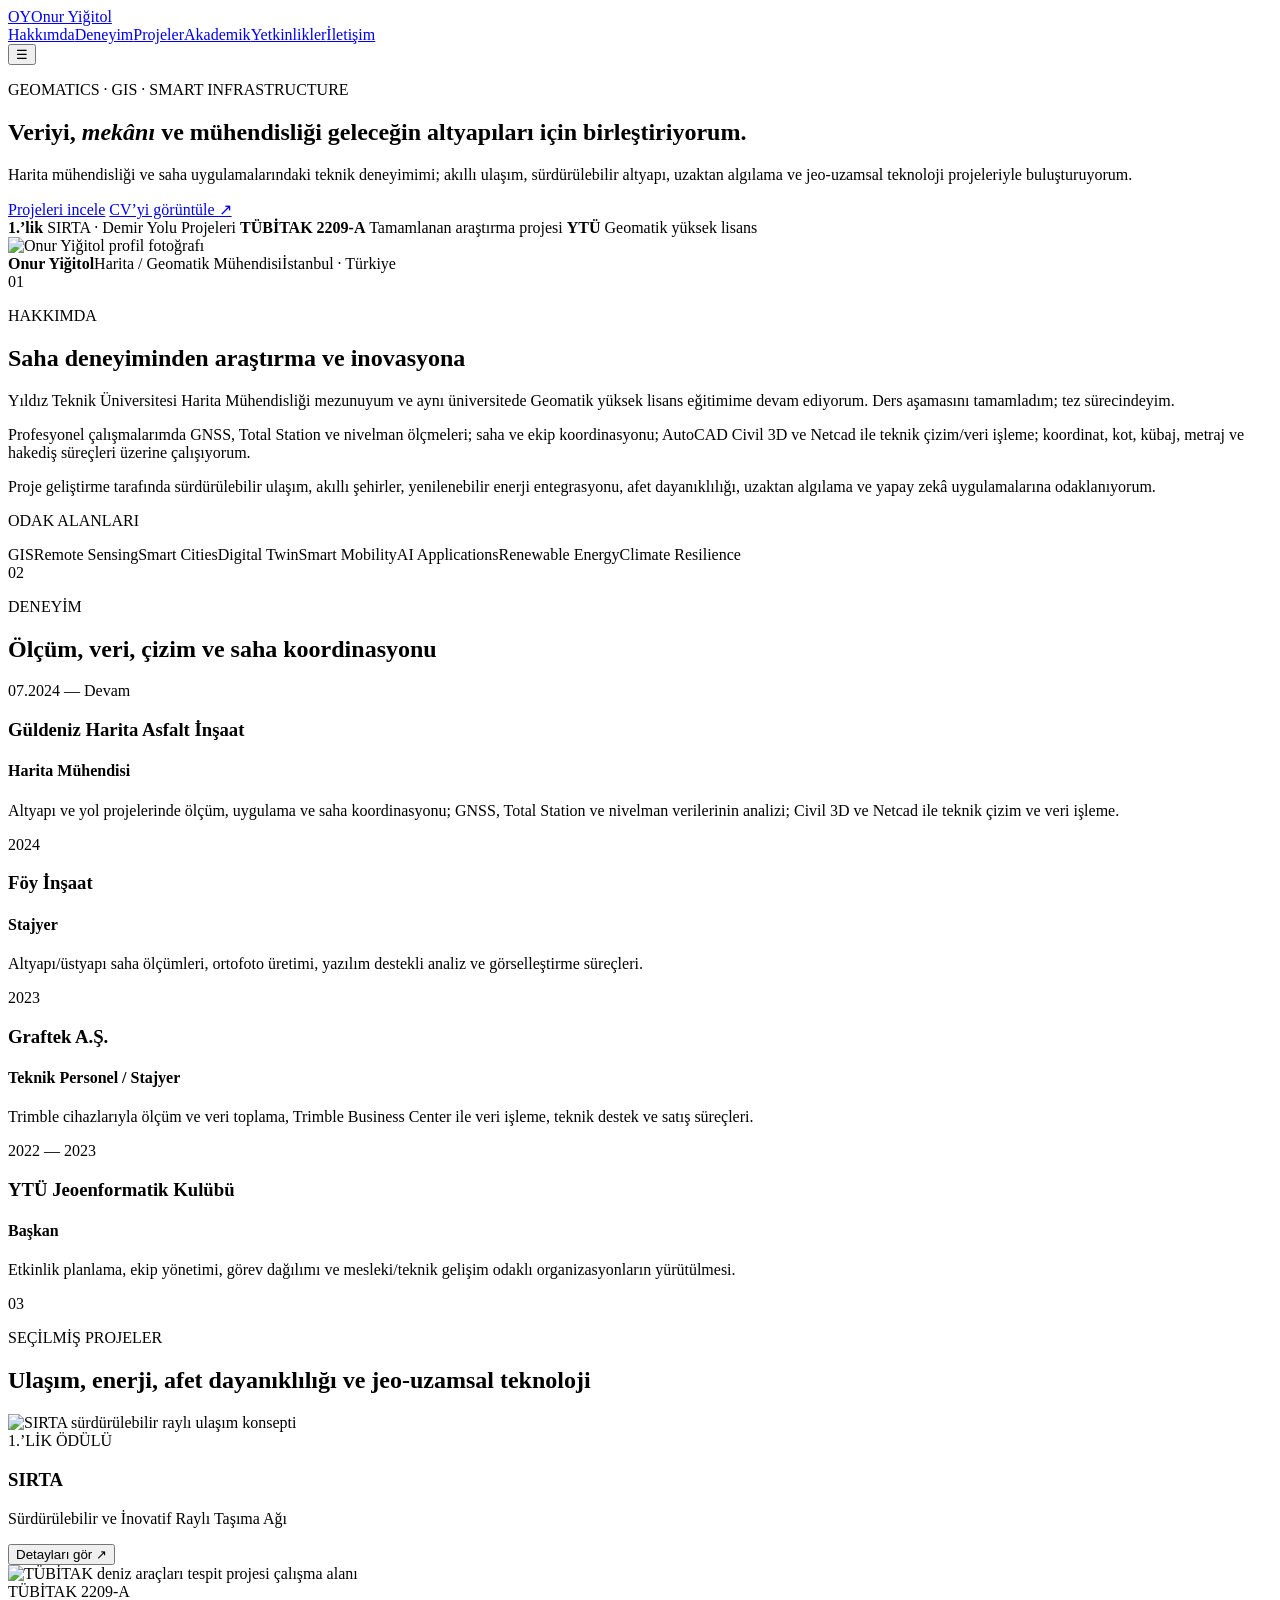
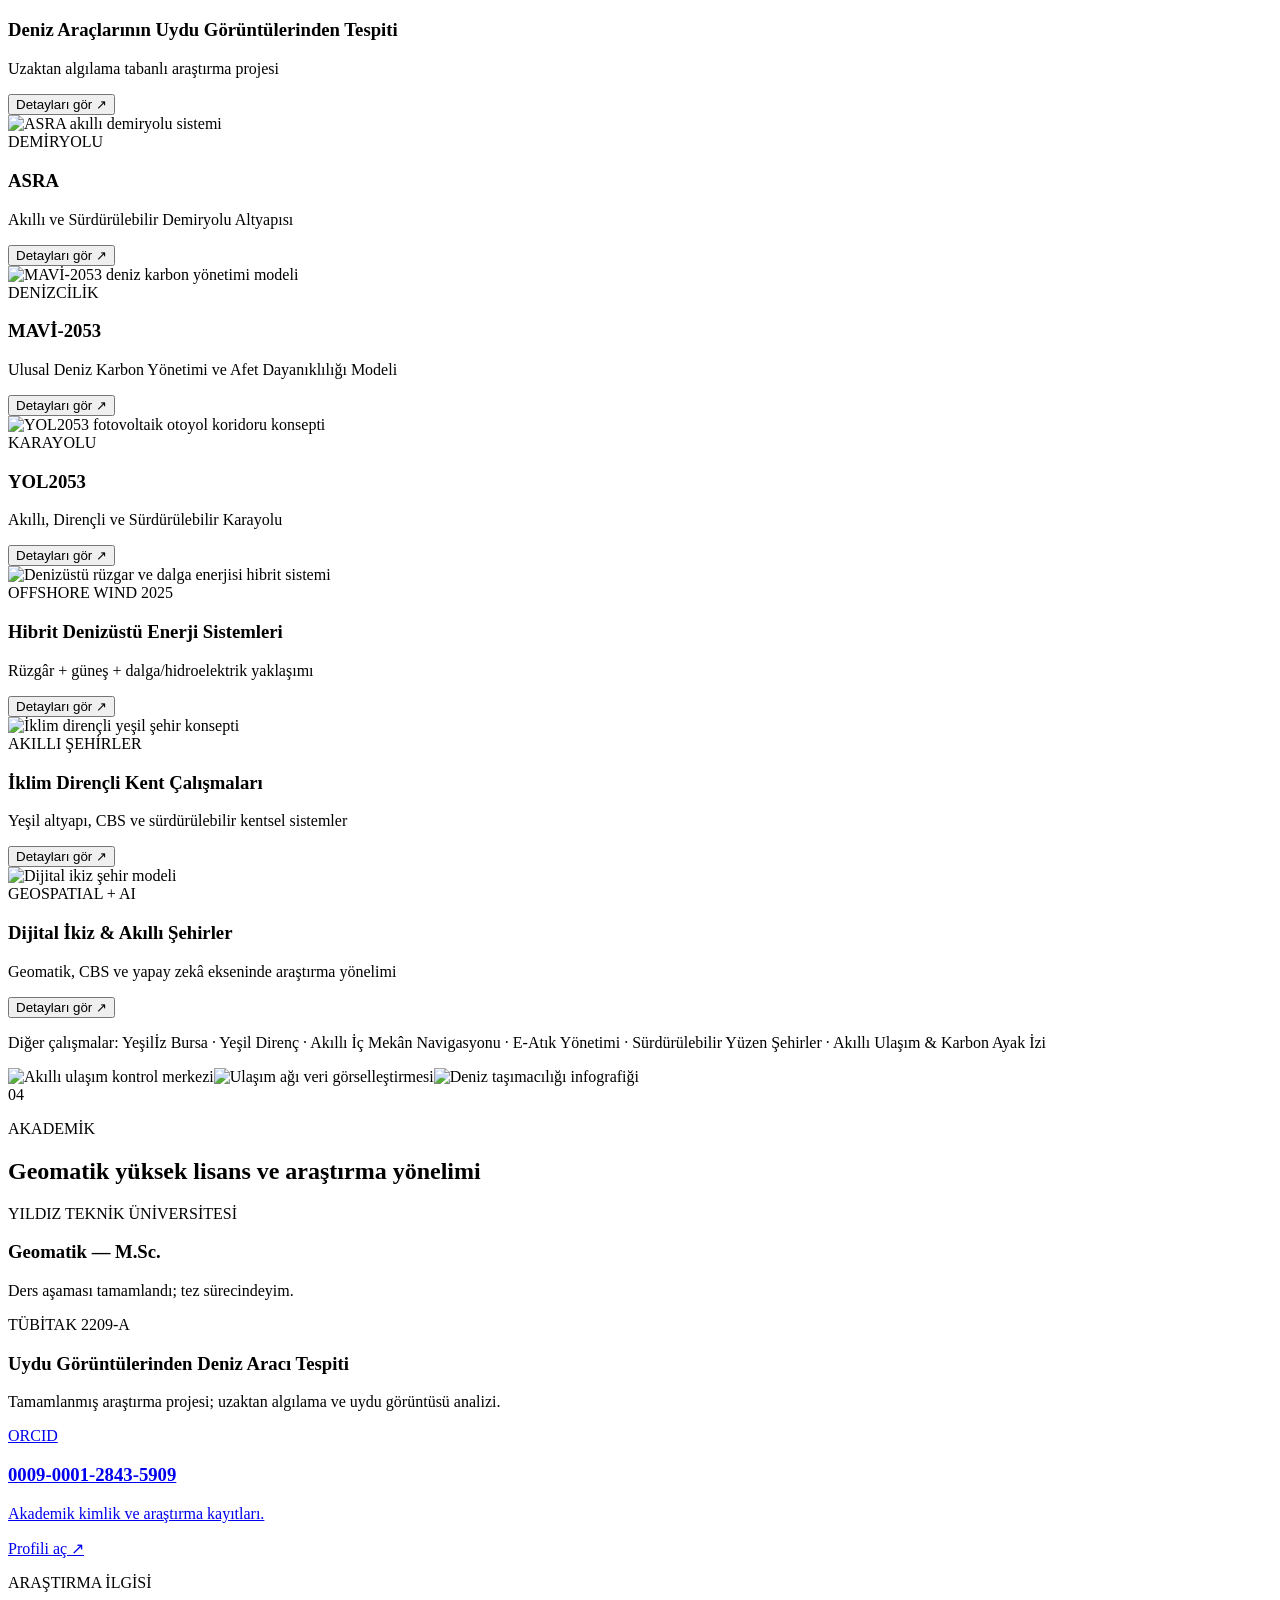
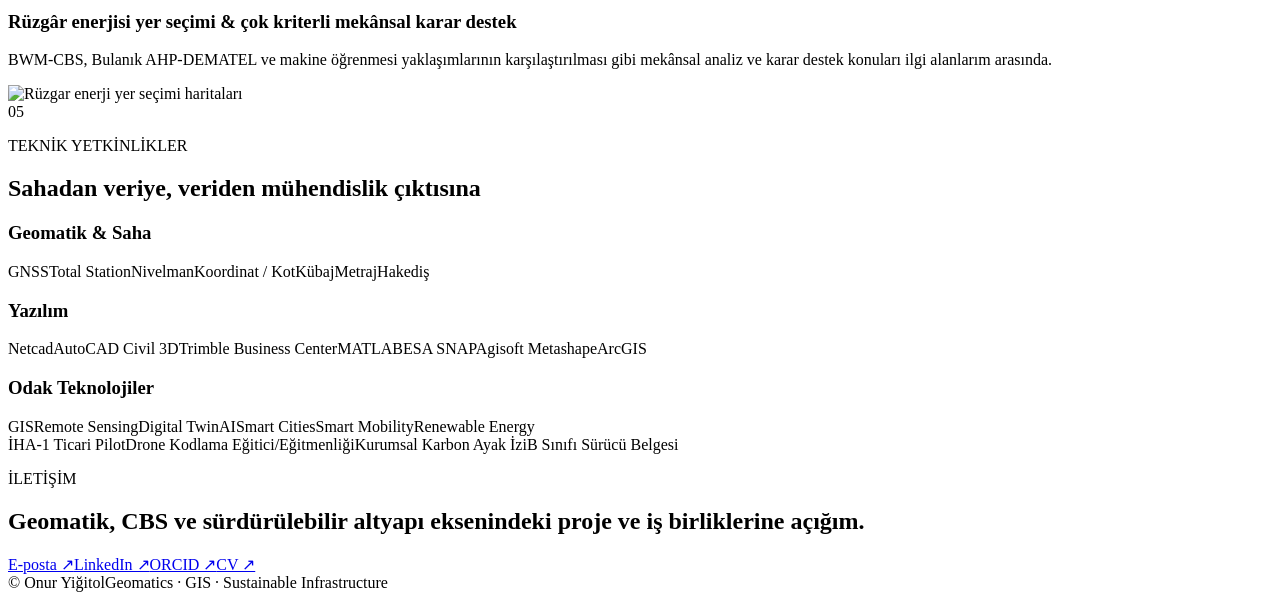
==== index.html @ 15d18cbb "Add portfolio homepage" ====
<!doctype html>
<html lang="tr">
<head>
  <meta charset="utf-8" />
  <meta name="viewport" content="width=device-width,initial-scale=1" />
  <meta name="description" content="Onur Yiğitol — Harita / Geomatik Mühendisi. GIS, uzaktan algılama, Civil 3D, Netcad, akıllı ulaşım, sürdürülebilir altyapı ve jeo-uzamsal teknoloji projeleri." />
  <meta name="keywords" content="Onur Yiğitol, Harita Mühendisi, Geomatik, GIS, Civil 3D, Netcad, SIRTA, ASRA, MAVİ-2053, YOL2053, TÜBİTAK, akıllı ulaşım, sürdürülebilir altyapı" />
  <meta name="author" content="Onur Yiğitol" />
  <meta name="theme-color" content="#06131d" />
  <meta property="og:title" content="Onur Yiğitol | Geomatics Engineer" />
  <meta property="og:description" content="Geomatik, GIS, akıllı ulaşım, sürdürülebilir altyapı ve jeo-uzamsal teknoloji portföyü." />
  <meta property="og:type" content="website" />
  <meta property="og:url" content="https://onuryigitol4444-lab.github.io/" />
  <meta property="og:image" content="https://onuryigitol4444-lab.github.io/assets/images/profile.webp" />
  <link rel="canonical" href="https://onuryigitol4444-lab.github.io/" />
  <link rel="icon" href="favicon.svg" />
  <link rel="stylesheet" href="styles.css" />
  <title>Onur Yiğitol | Geomatics Engineer</title>
  <script type="application/ld+json">
  {
    "@context":"https://schema.org",
    "@type":"Person",
    "name":"Onur Yiğitol",
    "jobTitle":"Geomatics Engineer",
    "url":"https://onuryigitol4444-lab.github.io/",
    "sameAs":[
      "https://orcid.org/0009-0001-2843-5909",
      "https://www.linkedin.com/in/onur-yi%C4%9Fitol-873518245/"
    ],
    "alumniOf":{"@type":"CollegeOrUniversity","name":"Yıldız Technical University"},
    "knowsAbout":["Geomatics","GIS","Remote Sensing","Civil 3D","Netcad","Smart Cities","Sustainable Transportation","Digital Twin"]
  }
  </script>
</head>
<body>
  <div class="cursor-glow" aria-hidden="true"></div>
  <header class="topbar">
    <a class="brand" href="#home" aria-label="Onur Yiğitol ana sayfa"><span class="brand-mark">OY</span><span>Onur Yiğitol</span></a>
    <nav id="nav">
      <a href="#about">Hakkımda</a><a href="#experience">Deneyim</a><a href="#projects">Projeler</a><a href="#academic">Akademik</a><a href="#skills">Yetkinlikler</a><a href="#contact">İletişim</a>
    </nav>
    <button id="menuBtn" class="menu" aria-label="Menüyü aç">☰</button>
  </header>

  <main>
    <section class="hero" id="home">
      <div class="hero-bg" aria-hidden="true"></div>
      <div class="hero-copy reveal">
        <p class="eyebrow">GEOMATICS · GIS · SMART INFRASTRUCTURE</p>
        <h1>Veriyi, <em>mekânı</em> ve mühendisliği geleceğin altyapıları için birleştiriyorum.</h1>
        <p class="lead">Harita mühendisliği ve saha uygulamalarındaki teknik deneyimimi; akıllı ulaşım, sürdürülebilir altyapı, uzaktan algılama ve jeo-uzamsal teknoloji projeleriyle buluşturuyorum.</p>
        <div class="actions">
          <a class="btn primary" href="#projects">Projeleri incele</a>
          <a class="btn secondary" href="assets/docs/Onur_Yigitol_CV.pdf" target="_blank" rel="noopener">CV’yi görüntüle ↗</a>
        </div>
        <div class="hero-badges">
          <span><b>1.’lik</b> SIRTA · Demir Yolu Projeleri</span>
          <span><b>TÜBİTAK 2209-A</b> Tamamlanan araştırma projesi</span>
          <span><b>YTÜ</b> Geomatik yüksek lisans</span>
        </div>
      </div>
      <div class="portrait-wrap reveal">
        <div class="portrait-frame"><img src="assets/images/profile.webp" alt="Onur Yiğitol profil fotoğrafı" /></div>
        <div class="profile-note"><strong>Onur Yiğitol</strong><span>Harita / Geomatik Mühendisi</span><span>İstanbul · Türkiye</span></div>
      </div>
    </section>

    <section class="section" id="about">
      <header class="section-title reveal"><span>01</span><div><p>HAKKIMDA</p><h2>Saha deneyiminden araştırma ve inovasyona</h2></div></header>
      <div class="about-layout">
        <div class="copy reveal">
          <p>Yıldız Teknik Üniversitesi Harita Mühendisliği mezunuyum ve aynı üniversitede Geomatik yüksek lisans eğitimime devam ediyorum. Ders aşamasını tamamladım; tez sürecindeyim.</p>
          <p>Profesyonel çalışmalarımda GNSS, Total Station ve nivelman ölçmeleri; saha ve ekip koordinasyonu; AutoCAD Civil 3D ve Netcad ile teknik çizim/veri işleme; koordinat, kot, kübaj, metraj ve hakediş süreçleri üzerine çalışıyorum.</p>
          <p>Proje geliştirme tarafında sürdürülebilir ulaşım, akıllı şehirler, yenilenebilir enerji entegrasyonu, afet dayanıklılığı, uzaktan algılama ve yapay zekâ uygulamalarına odaklanıyorum.</p>
        </div>
        <div class="focus-card reveal">
          <p class="mini">ODAK ALANLARI</p>
          <div class="focus-grid"><span>GIS</span><span>Remote Sensing</span><span>Smart Cities</span><span>Digital Twin</span><span>Smart Mobility</span><span>AI Applications</span><span>Renewable Energy</span><span>Climate Resilience</span></div>
        </div>
      </div>
    </section>

    <section class="section" id="experience">
      <header class="section-title reveal"><span>02</span><div><p>DENEYİM</p><h2>Ölçüm, veri, çizim ve saha koordinasyonu</h2></div></header>
      <div class="timeline">
        <article class="exp reveal"><div class="exp-date">07.2024 — Devam</div><div><h3>Güldeniz Harita Asfalt İnşaat</h3><h4>Harita Mühendisi</h4><p>Altyapı ve yol projelerinde ölçüm, uygulama ve saha koordinasyonu; GNSS, Total Station ve nivelman verilerinin analizi; Civil 3D ve Netcad ile teknik çizim ve veri işleme.</p></div></article>
        <article class="exp reveal"><div class="exp-date">2024</div><div><h3>Föy İnşaat</h3><h4>Stajyer</h4><p>Altyapı/üstyapı saha ölçümleri, ortofoto üretimi, yazılım destekli analiz ve görselleştirme süreçleri.</p></div></article>
        <article class="exp reveal"><div class="exp-date">2023</div><div><h3>Graftek A.Ş.</h3><h4>Teknik Personel / Stajyer</h4><p>Trimble cihazlarıyla ölçüm ve veri toplama, Trimble Business Center ile veri işleme, teknik destek ve satış süreçleri.</p></div></article>
        <article class="exp reveal"><div class="exp-date">2022 — 2023</div><div><h3>YTÜ Jeoenformatik Kulübü</h3><h4>Başkan</h4><p>Etkinlik planlama, ekip yönetimi, görev dağılımı ve mesleki/teknik gelişim odaklı organizasyonların yürütülmesi.</p></div></article>
      </div>
    </section>

    <section class="section projects" id="projects">
      <header class="section-title reveal"><span>03</span><div><p>SEÇİLMİŞ PROJELER</p><h2>Ulaşım, enerji, afet dayanıklılığı ve jeo-uzamsal teknoloji</h2></div></header>
      <div class="project-grid">
        <article class="project-card wide reveal" data-project="sirta"><img src="assets/images/sirta-solar-rail.webp" alt="SIRTA sürdürülebilir raylı ulaşım konsepti" /><div class="overlay"><span class="tag award">1.’LİK ÖDÜLÜ</span><h3>SIRTA</h3><p>Sürdürülebilir ve İnovatif Raylı Taşıma Ağı</p><button>Detayları gör ↗</button></div></article>
        <article class="project-card reveal" data-project="tubitak"><img src="assets/images/tubitak-map.webp" alt="TÜBİTAK deniz araçları tespit projesi çalışma alanı" /><div class="overlay"><span class="tag">TÜBİTAK 2209-A</span><h3>Deniz Araçlarının Uydu Görüntülerinden Tespiti</h3><p>Uzaktan algılama tabanlı araştırma projesi</p><button>Detayları gör ↗</button></div></article>
        <article class="project-card reveal" data-project="asra"><img src="assets/images/asra-system.webp" alt="ASRA akıllı demiryolu sistemi" /><div class="overlay"><span class="tag">DEMİRYOLU</span><h3>ASRA</h3><p>Akıllı ve Sürdürülebilir Demiryolu Altyapısı</p><button>Detayları gör ↗</button></div></article>
        <article class="project-card reveal" data-project="mavi"><img src="assets/images/mavi2053.webp" alt="MAVİ-2053 deniz karbon yönetimi modeli" /><div class="overlay"><span class="tag">DENİZCİLİK</span><h3>MAVİ-2053</h3><p>Ulusal Deniz Karbon Yönetimi ve Afet Dayanıklılığı Modeli</p><button>Detayları gör ↗</button></div></article>
        <article class="project-card reveal" data-project="yol"><img src="assets/images/hero-road.webp" alt="YOL2053 fotovoltaik otoyol koridoru konsepti" /><div class="overlay"><span class="tag">KARAYOLU</span><h3>YOL2053</h3><p>Akıllı, Dirençli ve Sürdürülebilir Karayolu</p><button>Detayları gör ↗</button></div></article>
        <article class="project-card reveal" data-project="offshore"><img src="assets/images/offshore-hybrid.webp" alt="Denizüstü rüzgar ve dalga enerjisi hibrit sistemi" /><div class="overlay"><span class="tag">OFFSHORE WIND 2025</span><h3>Hibrit Denizüstü Enerji Sistemleri</h3><p>Rüzgâr + güneş + dalga/hidroelektrik yaklaşımı</p><button>Detayları gör ↗</button></div></article>
        <article class="project-card reveal" data-project="smartcity"><img src="assets/images/green-city.webp" alt="İklim dirençli yeşil şehir konsepti" /><div class="overlay"><span class="tag">AKILLI ŞEHİRLER</span><h3>İklim Dirençli Kent Çalışmaları</h3><p>Yeşil altyapı, CBS ve sürdürülebilir kentsel sistemler</p><button>Detayları gör ↗</button></div></article>
        <article class="project-card wide reveal" data-project="digitaltwin"><img src="assets/images/digital-twin.webp" alt="Dijital ikiz şehir modeli" /><div class="overlay"><span class="tag">GEOSPATIAL + AI</span><h3>Dijital İkiz & Akıllı Şehirler</h3><p>Geomatik, CBS ve yapay zekâ ekseninde araştırma yönelimi</p><button>Detayları gör ↗</button></div></article>
      </div>
      <div class="project-more reveal"><p>Diğer çalışmalar: Yeşilİz Bursa · Yeşil Direnç · Akıllı İç Mekân Navigasyonu · E-Atık Yönetimi · Sürdürülebilir Yüzen Şehirler · Akıllı Ulaşım & Karbon Ayak İzi</p></div>
    </section>

    <section class="section visual-strip" aria-label="Proje görsel galerisi"><div class="gallery reveal"><img src="assets/images/smart-center.webp" alt="Akıllı ulaşım kontrol merkezi"/><img src="assets/images/road-network.webp" alt="Ulaşım ağı veri görselleştirmesi"/><img src="assets/images/mavi-infographic.webp" alt="Deniz taşımacılığı infografiği"/></div></section>

    <section class="section" id="academic">
      <header class="section-title reveal"><span>04</span><div><p>AKADEMİK</p><h2>Geomatik yüksek lisans ve araştırma yönelimi</h2></div></header>
      <div class="academic-grid">
        <article class="academic-card reveal"><span class="mini">YILDIZ TEKNİK ÜNİVERSİTESİ</span><h3>Geomatik — M.Sc.</h3><p>Ders aşaması tamamlandı; tez sürecindeyim.</p></article>
        <article class="academic-card reveal"><span class="mini">TÜBİTAK 2209-A</span><h3>Uydu Görüntülerinden Deniz Aracı Tespiti</h3><p>Tamamlanmış araştırma projesi; uzaktan algılama ve uydu görüntüsü analizi.</p></article>
        <a class="academic-card link-card reveal" href="https://orcid.org/0009-0001-2843-5909" target="_blank" rel="noopener"><span class="mini">ORCID</span><h3>0009-0001-2843-5909</h3><p>Akademik kimlik ve araştırma kayıtları.</p><span>Profili aç ↗</span></a>
      </div>
      <div class="research-panel reveal"><div><p class="mini">ARAŞTIRMA İLGİSİ</p><h3>Rüzgâr enerjisi yer seçimi & çok kriterli mekânsal karar destek</h3><p>BWM-CBS, Bulanık AHP-DEMATEL ve makine öğrenmesi yaklaşımlarının karşılaştırılması gibi mekânsal analiz ve karar destek konuları ilgi alanlarım arasında.</p></div><img src="assets/images/wind-maps.webp" alt="Rüzgar enerji yer seçimi haritaları" /></div>
    </section>

    <section class="section" id="skills">
      <header class="section-title reveal"><span>05</span><div><p>TEKNİK YETKİNLİKLER</p><h2>Sahadan veriye, veriden mühendislik çıktısına</h2></div></header>
      <div class="skills-grid reveal"><div><h3>Geomatik & Saha</h3><span>GNSS</span><span>Total Station</span><span>Nivelman</span><span>Koordinat / Kot</span><span>Kübaj</span><span>Metraj</span><span>Hakediş</span></div><div><h3>Yazılım</h3><span>Netcad</span><span>AutoCAD Civil 3D</span><span>Trimble Business Center</span><span>MATLAB</span><span>ESA SNAP</span><span>Agisoft Metashape</span><span>ArcGIS</span></div><div><h3>Odak Teknolojiler</h3><span>GIS</span><span>Remote Sensing</span><span>Digital Twin</span><span>AI</span><span>Smart Cities</span><span>Smart Mobility</span><span>Renewable Energy</span></div></div>
      <div class="certs reveal"><span>İHA-1 Ticari Pilot</span><span>Drone Kodlama Eğitici/Eğitmenliği</span><span>Kurumsal Karbon Ayak İzi</span><span>B Sınıfı Sürücü Belgesi</span></div>
    </section>

    <section class="section" id="contact"><div class="contact-card reveal"><p class="mini">İLETİŞİM</p><h2>Geomatik, CBS ve sürdürülebilir altyapı eksenindeki proje ve iş birliklerine açığım.</h2><div class="contact-links"><a href="mailto:onur.yigitol4444@gmail.com">E-posta ↗</a><a href="https://www.linkedin.com/in/onur-yi%C4%9Fitol-873518245/" target="_blank" rel="noopener">LinkedIn ↗</a><a href="https://orcid.org/0009-0001-2843-5909" target="_blank" rel="noopener">ORCID ↗</a><a href="assets/docs/Onur_Yigitol_CV.pdf" target="_blank" rel="noopener">CV ↗</a></div></div></section>
  </main>

  <footer><span>© <span id="year"></span> Onur Yiğitol</span><span>Geomatics · GIS · Sustainable Infrastructure</span></footer>

  <dialog id="projectDialog"><button class="dialog-close" aria-label="Kapat">×</button><img id="dialogImage" src="" alt=""/><div class="dialog-body"><span id="dialogTag" class="mini"></span><h2 id="dialogTitle"></h2><p id="dialogText"></p><div id="dialogChips" class="chips"></div></div></dialog>
  <script src="script.js"></script>
</body>
</html>
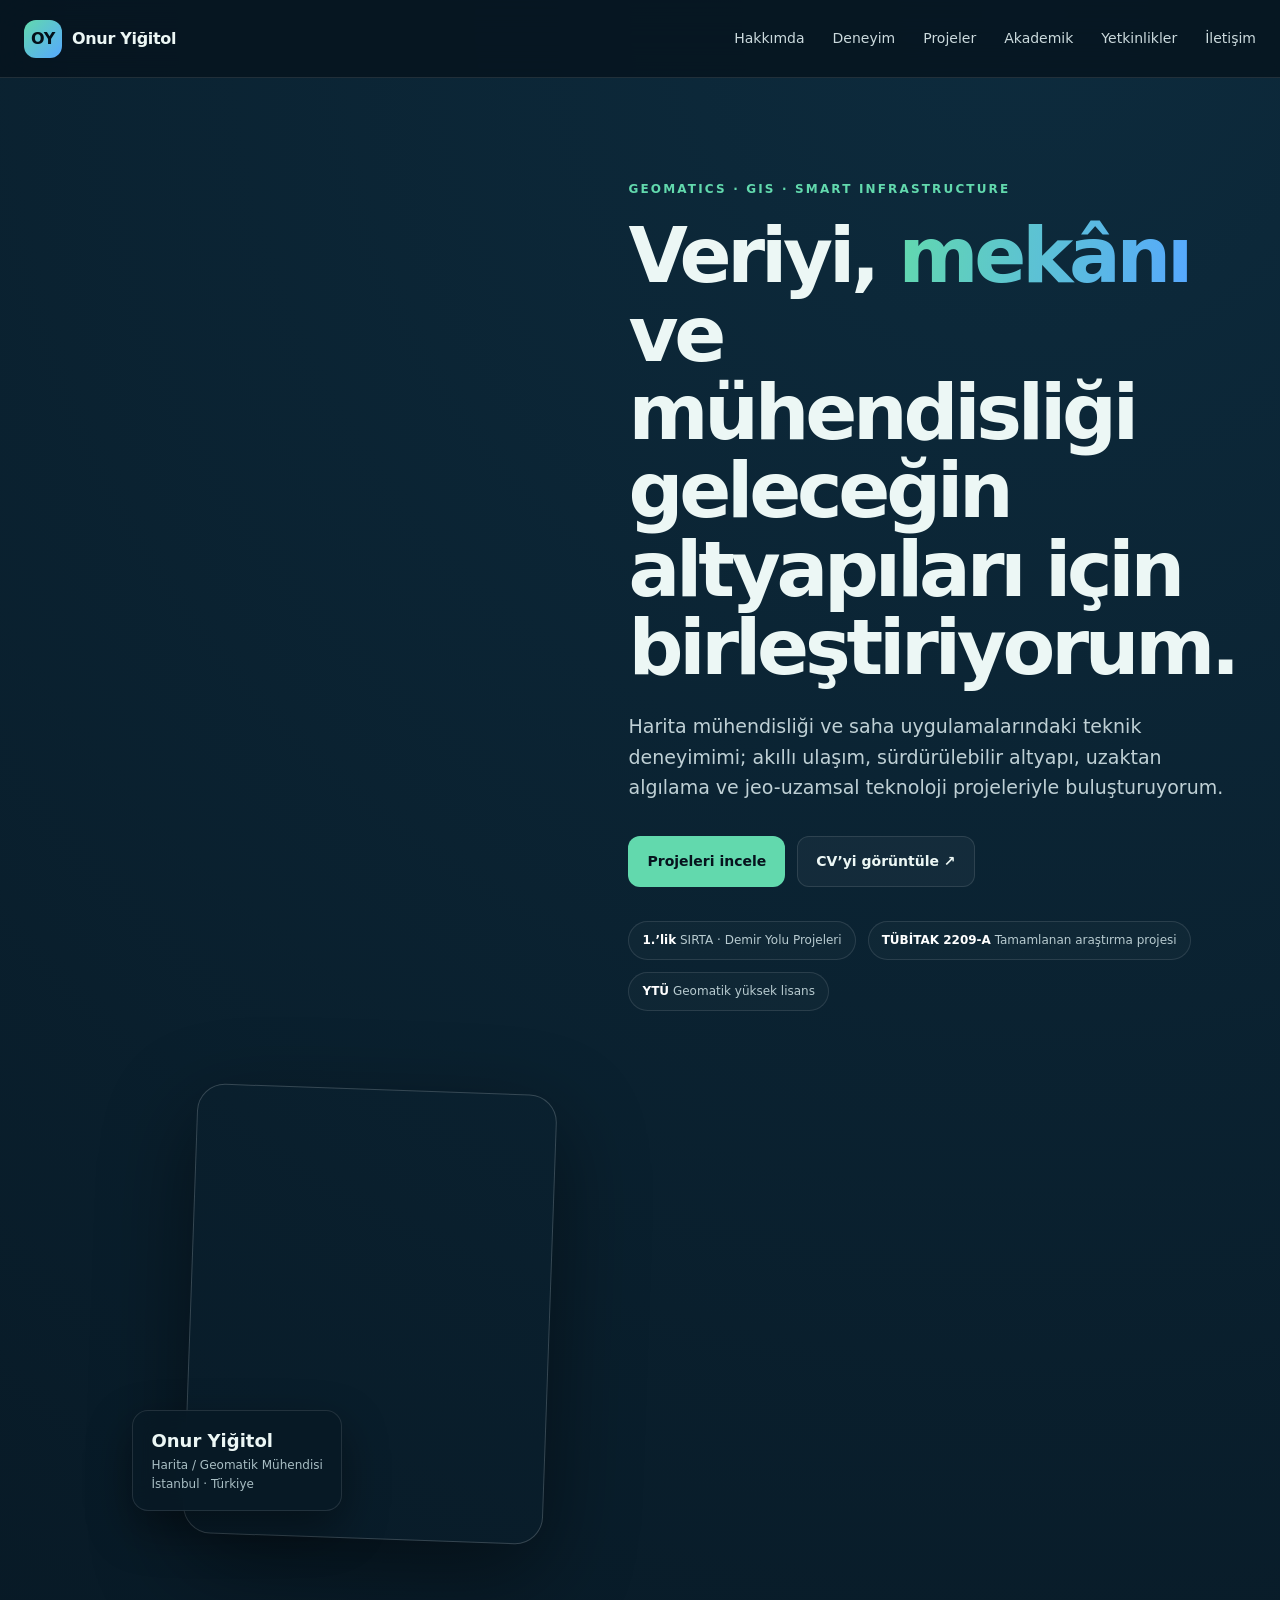
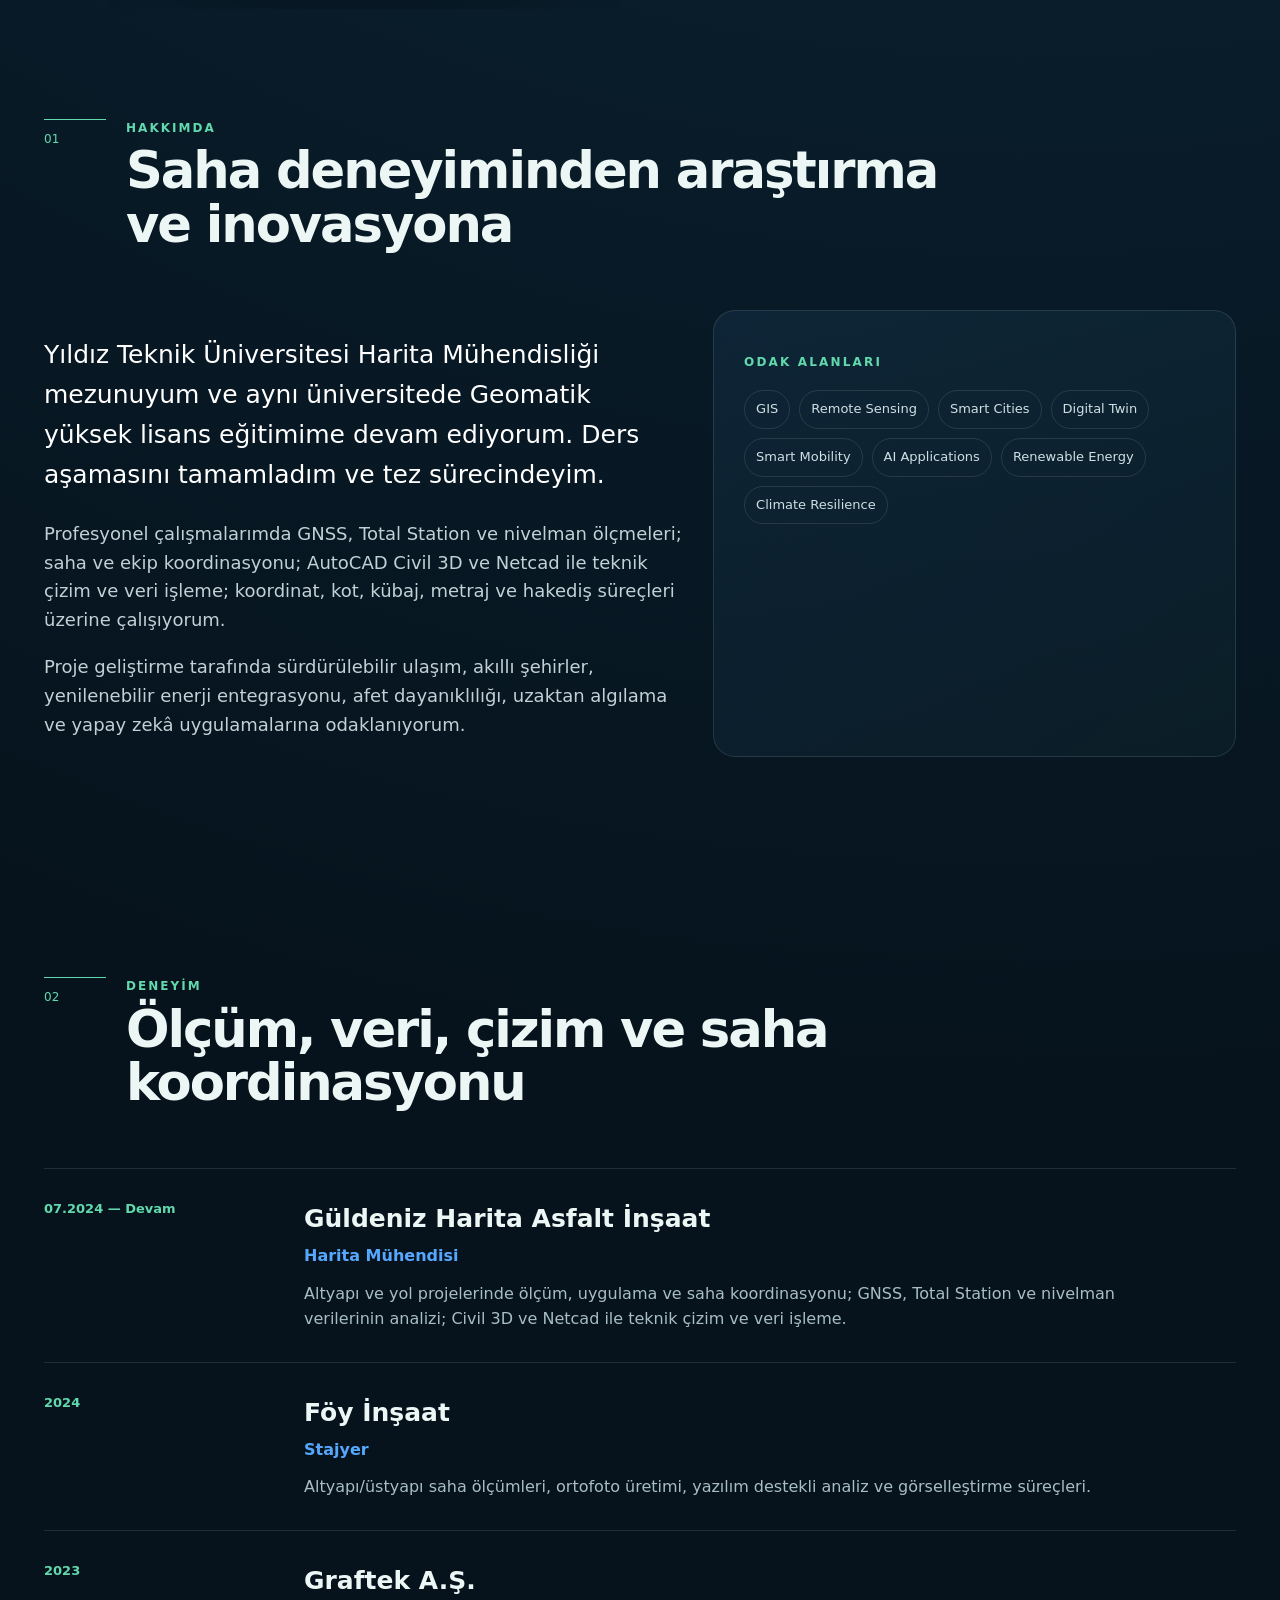
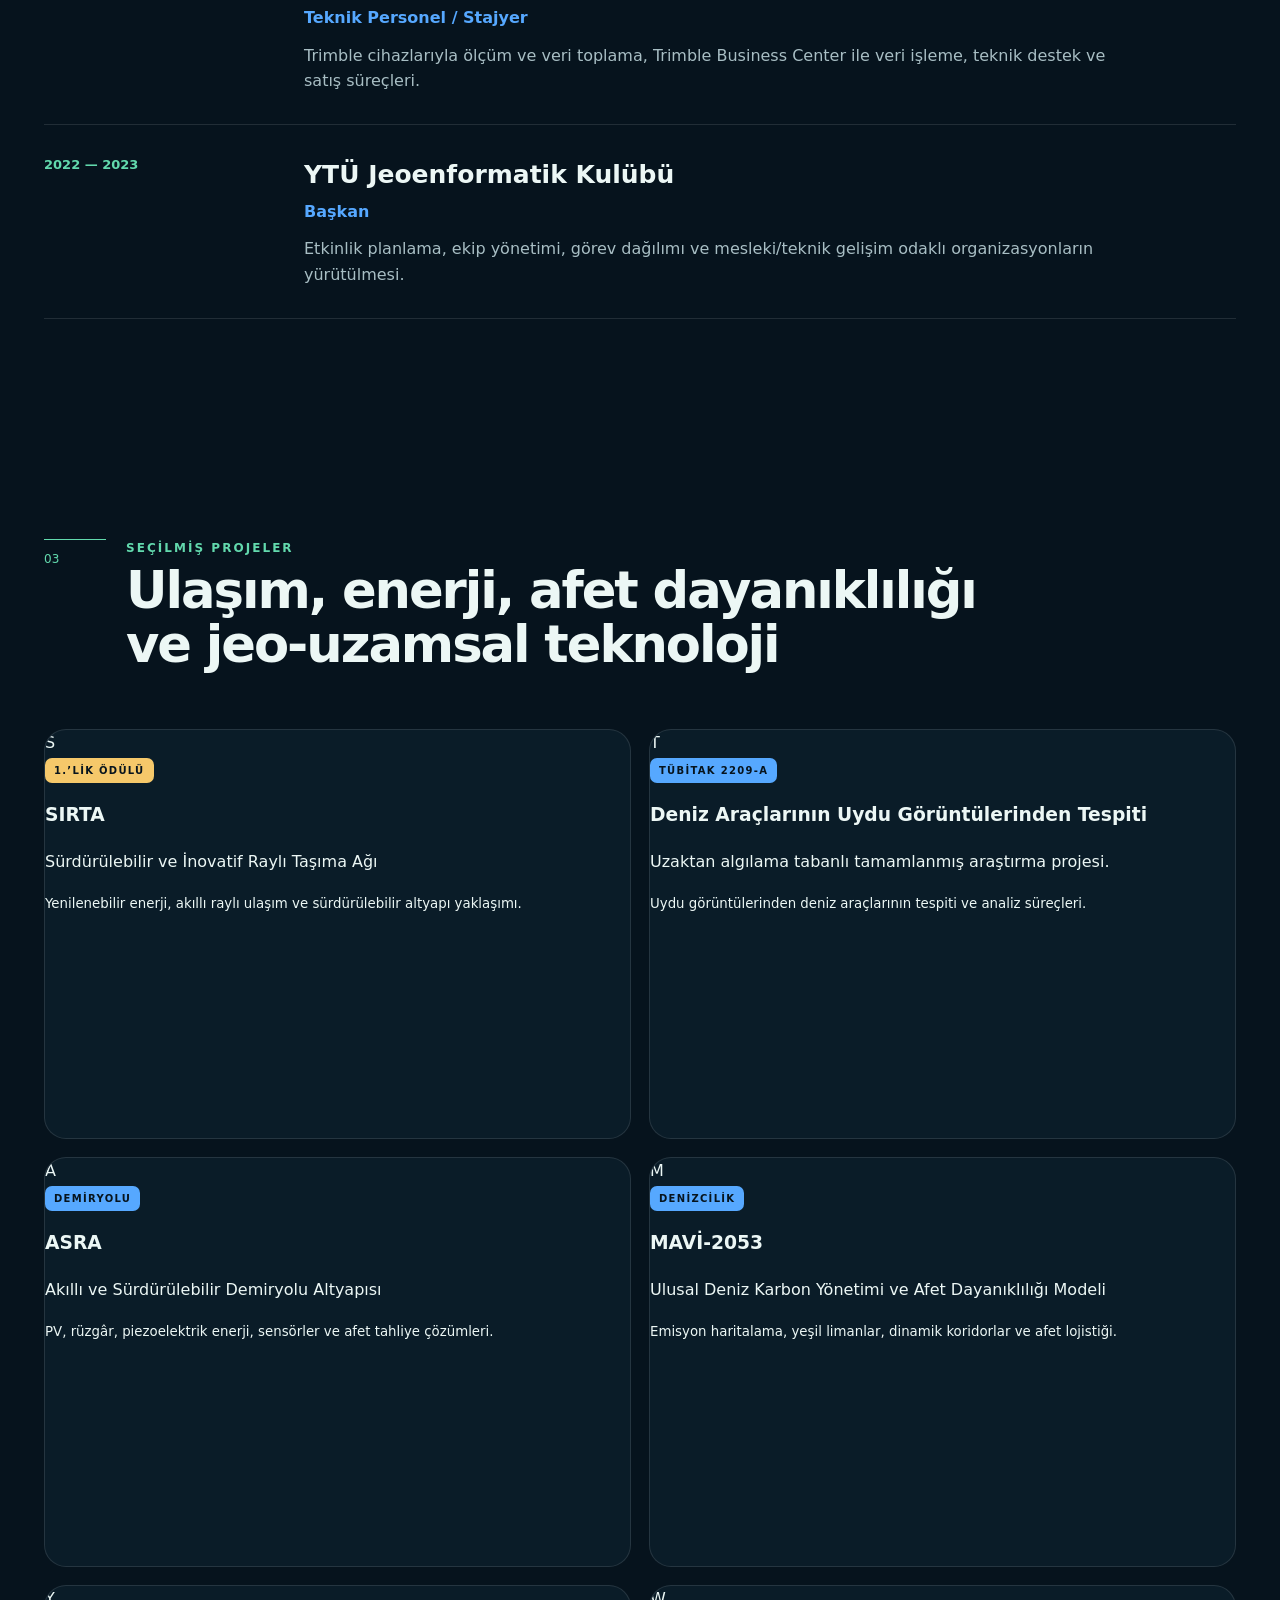
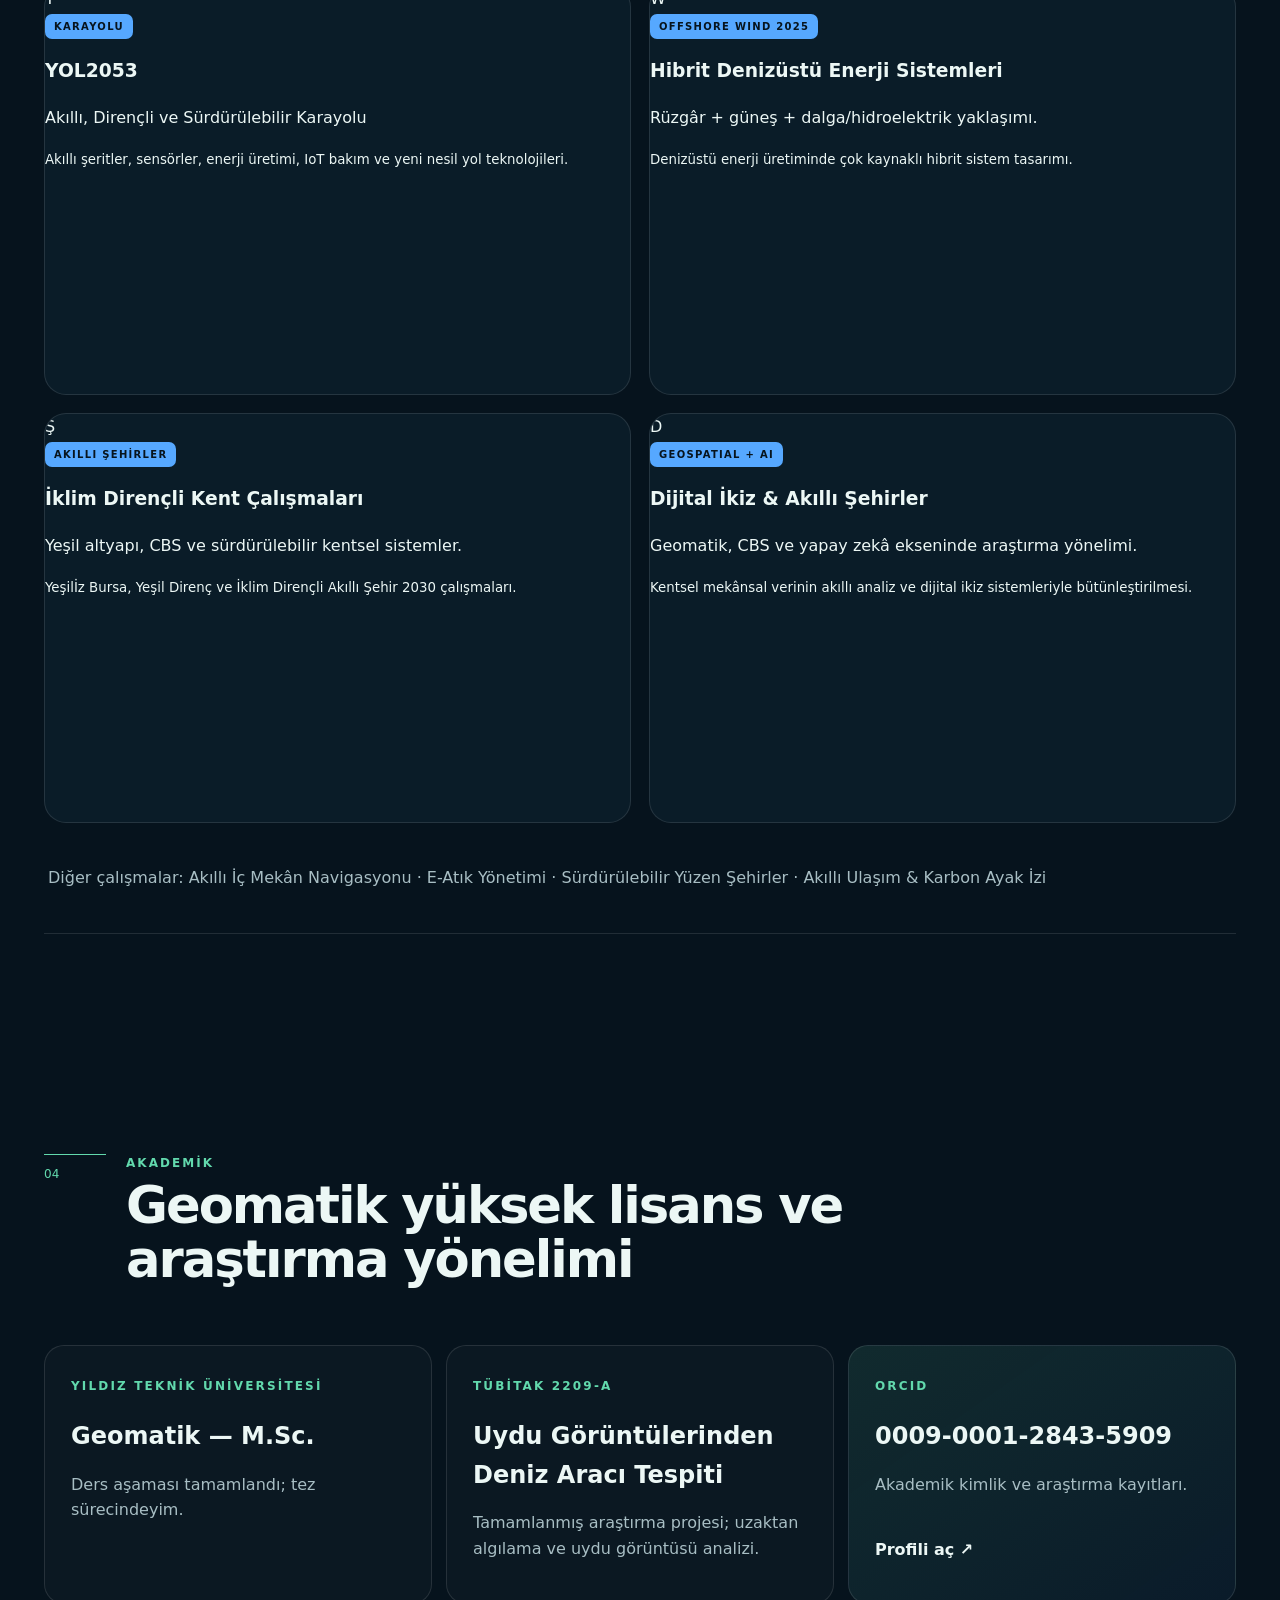
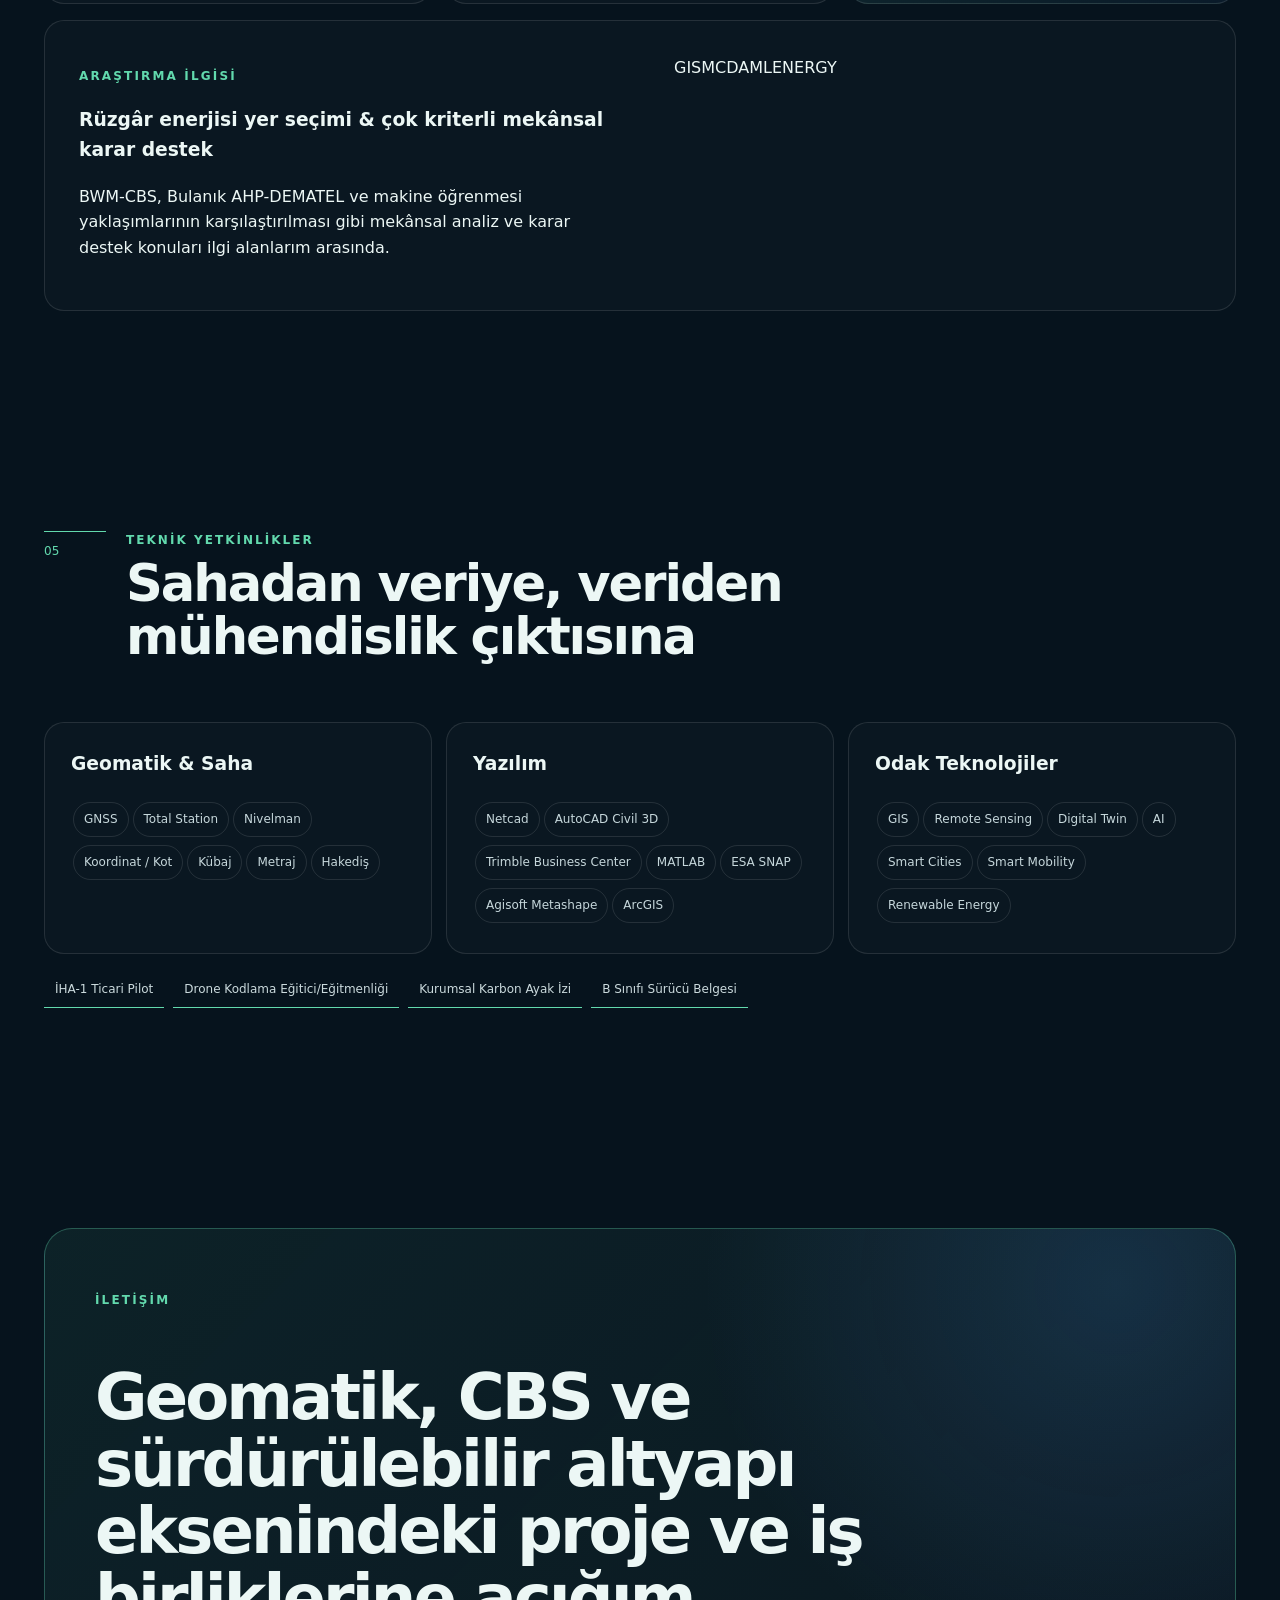
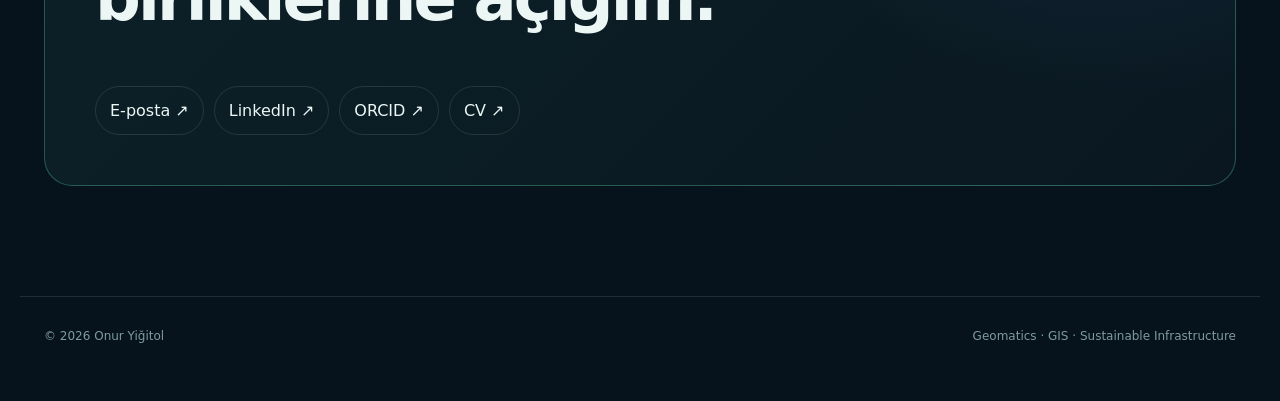
==== commit 730c0968: "Polish portfolio and remove missing binary asset references" ====
--- a/index.html
+++ b/index.html
@@ -1,134 +1,88 @@
 <!doctype html>
 <html lang="tr">
 <head>
-  <meta charset="utf-8" />
-  <meta name="viewport" content="width=device-width,initial-scale=1" />
-  <meta name="description" content="Onur Yiğitol — Harita / Geomatik Mühendisi. GIS, uzaktan algılama, Civil 3D, Netcad, akıllı ulaşım, sürdürülebilir altyapı ve jeo-uzamsal teknoloji projeleri." />
-  <meta name="keywords" content="Onur Yiğitol, Harita Mühendisi, Geomatik, GIS, Civil 3D, Netcad, SIRTA, ASRA, MAVİ-2053, YOL2053, TÜBİTAK, akıllı ulaşım, sürdürülebilir altyapı" />
-  <meta name="author" content="Onur Yiğitol" />
-  <meta name="theme-color" content="#06131d" />
-  <meta property="og:title" content="Onur Yiğitol | Geomatics Engineer" />
-  <meta property="og:description" content="Geomatik, GIS, akıllı ulaşım, sürdürülebilir altyapı ve jeo-uzamsal teknoloji portföyü." />
-  <meta property="og:type" content="website" />
-  <meta property="og:url" content="https://onuryigitol4444-lab.github.io/" />
-  <meta property="og:image" content="https://onuryigitol4444-lab.github.io/assets/images/profile.webp" />
-  <link rel="canonical" href="https://onuryigitol4444-lab.github.io/" />
-  <link rel="icon" href="favicon.svg" />
-  <link rel="stylesheet" href="styles.css" />
-  <title>Onur Yiğitol | Geomatics Engineer</title>
-  <script type="application/ld+json">
-  {
-    "@context":"https://schema.org",
-    "@type":"Person",
-    "name":"Onur Yiğitol",
-    "jobTitle":"Geomatics Engineer",
-    "url":"https://onuryigitol4444-lab.github.io/",
-    "sameAs":[
-      "https://orcid.org/0009-0001-2843-5909",
-      "https://www.linkedin.com/in/onur-yi%C4%9Fitol-873518245/"
-    ],
-    "alumniOf":{"@type":"CollegeOrUniversity","name":"Yıldız Technical University"},
-    "knowsAbout":["Geomatics","GIS","Remote Sensing","Civil 3D","Netcad","Smart Cities","Sustainable Transportation","Digital Twin"]
-  }
-  </script>
+<meta charset="utf-8">
+<meta name="viewport" content="width=device-width,initial-scale=1">
+<meta name="description" content="Onur Yiğitol — Harita / Geomatik Mühendisi. GIS, uzaktan algılama, Civil 3D, Netcad, akıllı ulaşım ve sürdürülebilir altyapı projeleri.">
+<meta name="keywords" content="Onur Yiğitol, Harita Mühendisi, Geomatik, GIS, Civil 3D, Netcad, SIRTA, ASRA, MAVİ-2053, YOL2053, TÜBİTAK">
+<meta name="author" content="Onur Yiğitol">
+<meta name="theme-color" content="#081722">
+<meta property="og:title" content="Onur Yiğitol | Geomatics Engineer">
+<meta property="og:description" content="Geomatik, GIS, akıllı ulaşım ve sürdürülebilir altyapı portföyü.">
+<meta property="og:type" content="website">
+<meta property="og:url" content="https://onuryigitol4444-lab.github.io/">
+<meta property="og:image" content="https://onuryigitol4444-lab.github.io/assets/images/profile.webp">
+<link rel="canonical" href="https://onuryigitol4444-lab.github.io/">
+<link rel="icon" href="favicon.svg">
+<link rel="stylesheet" href="styles.css">
+<title>Onur Yiğitol | Geomatics Engineer</title>
+<script type="application/ld+json">{
+"@context":"https://schema.org","@type":"Person","name":"Onur Yiğitol","jobTitle":"Geomatics Engineer","url":"https://onuryigitol4444-lab.github.io/","sameAs":["https://orcid.org/0009-0001-2843-5909","https://www.linkedin.com/in/onur-yi%C4%9Fitol-873518245/"],"alumniOf":{"@type":"CollegeOrUniversity","name":"Yıldız Technical University"},"knowsAbout":["Geomatics","GIS","Remote Sensing","Civil 3D","Netcad","Smart Cities","Sustainable Transportation","Digital Twin"]}
+</script>
 </head>
 <body>
-  <div class="cursor-glow" aria-hidden="true"></div>
-  <header class="topbar">
-    <a class="brand" href="#home" aria-label="Onur Yiğitol ana sayfa"><span class="brand-mark">OY</span><span>Onur Yiğitol</span></a>
-    <nav id="nav">
-      <a href="#about">Hakkımda</a><a href="#experience">Deneyim</a><a href="#projects">Projeler</a><a href="#academic">Akademik</a><a href="#skills">Yetkinlikler</a><a href="#contact">İletişim</a>
-    </nav>
-    <button id="menuBtn" class="menu" aria-label="Menüyü aç">☰</button>
-  </header>
+<header class="topbar">
+  <a class="brand" href="#home"><span class="brand-mark">OY</span><span>Onur Yiğitol</span></a>
+  <nav id="nav"><a href="#about">Hakkımda</a><a href="#experience">Deneyim</a><a href="#projects">Projeler</a><a href="#academic">Akademik</a><a href="#skills">Yetkinlikler</a><a href="#contact">İletişim</a></nav>
+  <button id="menuBtn" class="menu" aria-label="Menüyü aç">☰</button>
+</header>
+<main>
+<section class="hero" id="home">
+  <div class="hero-grid"></div>
+  <div class="hero-copy reveal">
+    <p class="eyebrow">GEOMATICS · GIS · SMART INFRASTRUCTURE</p>
+    <h1>Veriyi, <em>mekânı</em> ve mühendisliği geleceğin altyapıları için birleştiriyorum.</h1>
+    <p class="lead">Harita mühendisliği ve saha uygulamalarındaki teknik deneyimimi; akıllı ulaşım, sürdürülebilir altyapı, uzaktan algılama ve jeo-uzamsal teknoloji projeleriyle buluşturuyorum.</p>
+    <div class="actions"><a class="btn primary" href="#projects">Projeleri incele</a><a class="btn secondary" href="cv.html">CV’yi görüntüle ↗</a></div>
+    <div class="hero-badges"><span><b>1.’lik</b> SIRTA · Demir Yolu Projeleri</span><span><b>TÜBİTAK 2209-A</b> Tamamlanan araştırma projesi</span><span><b>YTÜ</b> Geomatik yüksek lisans</span></div>
+  </div>
+  <div class="portrait-wrap reveal"><div class="portrait-frame"><img src="assets/images/profile.webp" alt="Onur Yiğitol"></div><div class="profile-note"><strong>Onur Yiğitol</strong><span>Harita / Geomatik Mühendisi</span><span>İstanbul · Türkiye</span></div></div>
+</section>
 
-  <main>
-    <section class="hero" id="home">
-      <div class="hero-bg" aria-hidden="true"></div>
-      <div class="hero-copy reveal">
-        <p class="eyebrow">GEOMATICS · GIS · SMART INFRASTRUCTURE</p>
-        <h1>Veriyi, <em>mekânı</em> ve mühendisliği geleceğin altyapıları için birleştiriyorum.</h1>
-        <p class="lead">Harita mühendisliği ve saha uygulamalarındaki teknik deneyimimi; akıllı ulaşım, sürdürülebilir altyapı, uzaktan algılama ve jeo-uzamsal teknoloji projeleriyle buluşturuyorum.</p>
-        <div class="actions">
-          <a class="btn primary" href="#projects">Projeleri incele</a>
-          <a class="btn secondary" href="assets/docs/Onur_Yigitol_CV.pdf" target="_blank" rel="noopener">CV’yi görüntüle ↗</a>
-        </div>
-        <div class="hero-badges">
-          <span><b>1.’lik</b> SIRTA · Demir Yolu Projeleri</span>
-          <span><b>TÜBİTAK 2209-A</b> Tamamlanan araştırma projesi</span>
-          <span><b>YTÜ</b> Geomatik yüksek lisans</span>
-        </div>
-      </div>
-      <div class="portrait-wrap reveal">
-        <div class="portrait-frame"><img src="assets/images/profile.webp" alt="Onur Yiğitol profil fotoğrafı" /></div>
-        <div class="profile-note"><strong>Onur Yiğitol</strong><span>Harita / Geomatik Mühendisi</span><span>İstanbul · Türkiye</span></div>
-      </div>
-    </section>
+<section class="section" id="about">
+<header class="section-title reveal"><span>01</span><div><p>HAKKIMDA</p><h2>Saha deneyiminden araştırma ve inovasyona</h2></div></header>
+<div class="about-layout"><div class="copy reveal"><p>Yıldız Teknik Üniversitesi Harita Mühendisliği mezunuyum ve aynı üniversitede Geomatik yüksek lisans eğitimime devam ediyorum. Ders aşamasını tamamladım ve tez sürecindeyim.</p><p>Profesyonel çalışmalarımda GNSS, Total Station ve nivelman ölçmeleri; saha ve ekip koordinasyonu; AutoCAD Civil 3D ve Netcad ile teknik çizim ve veri işleme; koordinat, kot, kübaj, metraj ve hakediş süreçleri üzerine çalışıyorum.</p><p>Proje geliştirme tarafında sürdürülebilir ulaşım, akıllı şehirler, yenilenebilir enerji entegrasyonu, afet dayanıklılığı, uzaktan algılama ve yapay zekâ uygulamalarına odaklanıyorum.</p></div><div class="focus-card reveal"><p class="mini">ODAK ALANLARI</p><div class="focus-grid"><span>GIS</span><span>Remote Sensing</span><span>Smart Cities</span><span>Digital Twin</span><span>Smart Mobility</span><span>AI Applications</span><span>Renewable Energy</span><span>Climate Resilience</span></div></div></div>
+</section>
 
-    <section class="section" id="about">
-      <header class="section-title reveal"><span>01</span><div><p>HAKKIMDA</p><h2>Saha deneyiminden araştırma ve inovasyona</h2></div></header>
-      <div class="about-layout">
-        <div class="copy reveal">
-          <p>Yıldız Teknik Üniversitesi Harita Mühendisliği mezunuyum ve aynı üniversitede Geomatik yüksek lisans eğitimime devam ediyorum. Ders aşamasını tamamladım; tez sürecindeyim.</p>
-          <p>Profesyonel çalışmalarımda GNSS, Total Station ve nivelman ölçmeleri; saha ve ekip koordinasyonu; AutoCAD Civil 3D ve Netcad ile teknik çizim/veri işleme; koordinat, kot, kübaj, metraj ve hakediş süreçleri üzerine çalışıyorum.</p>
-          <p>Proje geliştirme tarafında sürdürülebilir ulaşım, akıllı şehirler, yenilenebilir enerji entegrasyonu, afet dayanıklılığı, uzaktan algılama ve yapay zekâ uygulamalarına odaklanıyorum.</p>
-        </div>
-        <div class="focus-card reveal">
-          <p class="mini">ODAK ALANLARI</p>
-          <div class="focus-grid"><span>GIS</span><span>Remote Sensing</span><span>Smart Cities</span><span>Digital Twin</span><span>Smart Mobility</span><span>AI Applications</span><span>Renewable Energy</span><span>Climate Resilience</span></div>
-        </div>
-      </div>
-    </section>
+<section class="section" id="experience">
+<header class="section-title reveal"><span>02</span><div><p>DENEYİM</p><h2>Ölçüm, veri, çizim ve saha koordinasyonu</h2></div></header>
+<div class="timeline">
+<article class="exp reveal"><div class="exp-date">07.2024 — Devam</div><div><h3>Güldeniz Harita Asfalt İnşaat</h3><h4>Harita Mühendisi</h4><p>Altyapı ve yol projelerinde ölçüm, uygulama ve saha koordinasyonu; GNSS, Total Station ve nivelman verilerinin analizi; Civil 3D ve Netcad ile teknik çizim ve veri işleme.</p></div></article>
+<article class="exp reveal"><div class="exp-date">2024</div><div><h3>Föy İnşaat</h3><h4>Stajyer</h4><p>Altyapı/üstyapı saha ölçümleri, ortofoto üretimi, yazılım destekli analiz ve görselleştirme süreçleri.</p></div></article>
+<article class="exp reveal"><div class="exp-date">2023</div><div><h3>Graftek A.Ş.</h3><h4>Teknik Personel / Stajyer</h4><p>Trimble cihazlarıyla ölçüm ve veri toplama, Trimble Business Center ile veri işleme, teknik destek ve satış süreçleri.</p></div></article>
+<article class="exp reveal"><div class="exp-date">2022 — 2023</div><div><h3>YTÜ Jeoenformatik Kulübü</h3><h4>Başkan</h4><p>Etkinlik planlama, ekip yönetimi, görev dağılımı ve mesleki/teknik gelişim odaklı organizasyonların yürütülmesi.</p></div></article>
+</div>
+</section>
 
-    <section class="section" id="experience">
-      <header class="section-title reveal"><span>02</span><div><p>DENEYİM</p><h2>Ölçüm, veri, çizim ve saha koordinasyonu</h2></div></header>
-      <div class="timeline">
-        <article class="exp reveal"><div class="exp-date">07.2024 — Devam</div><div><h3>Güldeniz Harita Asfalt İnşaat</h3><h4>Harita Mühendisi</h4><p>Altyapı ve yol projelerinde ölçüm, uygulama ve saha koordinasyonu; GNSS, Total Station ve nivelman verilerinin analizi; Civil 3D ve Netcad ile teknik çizim ve veri işleme.</p></div></article>
-        <article class="exp reveal"><div class="exp-date">2024</div><div><h3>Föy İnşaat</h3><h4>Stajyer</h4><p>Altyapı/üstyapı saha ölçümleri, ortofoto üretimi, yazılım destekli analiz ve görselleştirme süreçleri.</p></div></article>
-        <article class="exp reveal"><div class="exp-date">2023</div><div><h3>Graftek A.Ş.</h3><h4>Teknik Personel / Stajyer</h4><p>Trimble cihazlarıyla ölçüm ve veri toplama, Trimble Business Center ile veri işleme, teknik destek ve satış süreçleri.</p></div></article>
-        <article class="exp reveal"><div class="exp-date">2022 — 2023</div><div><h3>YTÜ Jeoenformatik Kulübü</h3><h4>Başkan</h4><p>Etkinlik planlama, ekip yönetimi, görev dağılımı ve mesleki/teknik gelişim odaklı organizasyonların yürütülmesi.</p></div></article>
-      </div>
-    </section>
+<section class="section projects" id="projects">
+<header class="section-title reveal"><span>03</span><div><p>SEÇİLMİŞ PROJELER</p><h2>Ulaşım, enerji, afet dayanıklılığı ve jeo-uzamsal teknoloji</h2></div></header>
+<div class="project-grid">
+<article class="project-card accent-a reveal"><div class="project-symbol">S</div><span class="tag award">1.’LİK ÖDÜLÜ</span><h3>SIRTA</h3><p>Sürdürülebilir ve İnovatif Raylı Taşıma Ağı</p><small>Yenilenebilir enerji, akıllı raylı ulaşım ve sürdürülebilir altyapı yaklaşımı.</small></article>
+<article class="project-card accent-b reveal"><div class="project-symbol">T</div><span class="tag">TÜBİTAK 2209-A</span><h3>Deniz Araçlarının Uydu Görüntülerinden Tespiti</h3><p>Uzaktan algılama tabanlı tamamlanmış araştırma projesi.</p><small>Uydu görüntülerinden deniz araçlarının tespiti ve analiz süreçleri.</small></article>
+<article class="project-card accent-c reveal"><div class="project-symbol">A</div><span class="tag">DEMİRYOLU</span><h3>ASRA</h3><p>Akıllı ve Sürdürülebilir Demiryolu Altyapısı</p><small>PV, rüzgâr, piezoelektrik enerji, sensörler ve afet tahliye çözümleri.</small></article>
+<article class="project-card accent-d reveal"><div class="project-symbol">M</div><span class="tag">DENİZCİLİK</span><h3>MAVİ-2053</h3><p>Ulusal Deniz Karbon Yönetimi ve Afet Dayanıklılığı Modeli</p><small>Emisyon haritalama, yeşil limanlar, dinamik koridorlar ve afet lojistiği.</small></article>
+<article class="project-card accent-e reveal"><div class="project-symbol">Y</div><span class="tag">KARAYOLU</span><h3>YOL2053</h3><p>Akıllı, Dirençli ve Sürdürülebilir Karayolu</p><small>Akıllı şeritler, sensörler, enerji üretimi, IoT bakım ve yeni nesil yol teknolojileri.</small></article>
+<article class="project-card accent-f reveal"><div class="project-symbol">W</div><span class="tag">OFFSHORE WIND 2025</span><h3>Hibrit Denizüstü Enerji Sistemleri</h3><p>Rüzgâr + güneş + dalga/hidroelektrik yaklaşımı.</p><small>Denizüstü enerji üretiminde çok kaynaklı hibrit sistem tasarımı.</small></article>
+<article class="project-card accent-g reveal"><div class="project-symbol">Ş</div><span class="tag">AKILLI ŞEHİRLER</span><h3>İklim Dirençli Kent Çalışmaları</h3><p>Yeşil altyapı, CBS ve sürdürülebilir kentsel sistemler.</p><small>Yeşilİz Bursa, Yeşil Direnç ve İklim Dirençli Akıllı Şehir 2030 çalışmaları.</small></article>
+<article class="project-card accent-h reveal"><div class="project-symbol">D</div><span class="tag">GEOSPATIAL + AI</span><h3>Dijital İkiz & Akıllı Şehirler</h3><p>Geomatik, CBS ve yapay zekâ ekseninde araştırma yönelimi.</p><small>Kentsel mekânsal verinin akıllı analiz ve dijital ikiz sistemleriyle bütünleştirilmesi.</small></article>
+</div>
+<div class="project-more reveal"><p>Diğer çalışmalar: Akıllı İç Mekân Navigasyonu · E-Atık Yönetimi · Sürdürülebilir Yüzen Şehirler · Akıllı Ulaşım & Karbon Ayak İzi</p></div>
+</section>
 
-    <section class="section projects" id="projects">
-      <header class="section-title reveal"><span>03</span><div><p>SEÇİLMİŞ PROJELER</p><h2>Ulaşım, enerji, afet dayanıklılığı ve jeo-uzamsal teknoloji</h2></div></header>
-      <div class="project-grid">
-        <article class="project-card wide reveal" data-project="sirta"><img src="assets/images/sirta-solar-rail.webp" alt="SIRTA sürdürülebilir raylı ulaşım konsepti" /><div class="overlay"><span class="tag award">1.’LİK ÖDÜLÜ</span><h3>SIRTA</h3><p>Sürdürülebilir ve İnovatif Raylı Taşıma Ağı</p><button>Detayları gör ↗</button></div></article>
-        <article class="project-card reveal" data-project="tubitak"><img src="assets/images/tubitak-map.webp" alt="TÜBİTAK deniz araçları tespit projesi çalışma alanı" /><div class="overlay"><span class="tag">TÜBİTAK 2209-A</span><h3>Deniz Araçlarının Uydu Görüntülerinden Tespiti</h3><p>Uzaktan algılama tabanlı araştırma projesi</p><button>Detayları gör ↗</button></div></article>
-        <article class="project-card reveal" data-project="asra"><img src="assets/images/asra-system.webp" alt="ASRA akıllı demiryolu sistemi" /><div class="overlay"><span class="tag">DEMİRYOLU</span><h3>ASRA</h3><p>Akıllı ve Sürdürülebilir Demiryolu Altyapısı</p><button>Detayları gör ↗</button></div></article>
-        <article class="project-card reveal" data-project="mavi"><img src="assets/images/mavi2053.webp" alt="MAVİ-2053 deniz karbon yönetimi modeli" /><div class="overlay"><span class="tag">DENİZCİLİK</span><h3>MAVİ-2053</h3><p>Ulusal Deniz Karbon Yönetimi ve Afet Dayanıklılığı Modeli</p><button>Detayları gör ↗</button></div></article>
-        <article class="project-card reveal" data-project="yol"><img src="assets/images/hero-road.webp" alt="YOL2053 fotovoltaik otoyol koridoru konsepti" /><div class="overlay"><span class="tag">KARAYOLU</span><h3>YOL2053</h3><p>Akıllı, Dirençli ve Sürdürülebilir Karayolu</p><button>Detayları gör ↗</button></div></article>
-        <article class="project-card reveal" data-project="offshore"><img src="assets/images/offshore-hybrid.webp" alt="Denizüstü rüzgar ve dalga enerjisi hibrit sistemi" /><div class="overlay"><span class="tag">OFFSHORE WIND 2025</span><h3>Hibrit Denizüstü Enerji Sistemleri</h3><p>Rüzgâr + güneş + dalga/hidroelektrik yaklaşımı</p><button>Detayları gör ↗</button></div></article>
-        <article class="project-card reveal" data-project="smartcity"><img src="assets/images/green-city.webp" alt="İklim dirençli yeşil şehir konsepti" /><div class="overlay"><span class="tag">AKILLI ŞEHİRLER</span><h3>İklim Dirençli Kent Çalışmaları</h3><p>Yeşil altyapı, CBS ve sürdürülebilir kentsel sistemler</p><button>Detayları gör ↗</button></div></article>
-        <article class="project-card wide reveal" data-project="digitaltwin"><img src="assets/images/digital-twin.webp" alt="Dijital ikiz şehir modeli" /><div class="overlay"><span class="tag">GEOSPATIAL + AI</span><h3>Dijital İkiz & Akıllı Şehirler</h3><p>Geomatik, CBS ve yapay zekâ ekseninde araştırma yönelimi</p><button>Detayları gör ↗</button></div></article>
-      </div>
-      <div class="project-more reveal"><p>Diğer çalışmalar: Yeşilİz Bursa · Yeşil Direnç · Akıllı İç Mekân Navigasyonu · E-Atık Yönetimi · Sürdürülebilir Yüzen Şehirler · Akıllı Ulaşım & Karbon Ayak İzi</p></div>
-    </section>
+<section class="section" id="academic">
+<header class="section-title reveal"><span>04</span><div><p>AKADEMİK</p><h2>Geomatik yüksek lisans ve araştırma yönelimi</h2></div></header>
+<div class="academic-grid"><article class="academic-card reveal"><span class="mini">YILDIZ TEKNİK ÜNİVERSİTESİ</span><h3>Geomatik — M.Sc.</h3><p>Ders aşaması tamamlandı; tez sürecindeyim.</p></article><article class="academic-card reveal"><span class="mini">TÜBİTAK 2209-A</span><h3>Uydu Görüntülerinden Deniz Aracı Tespiti</h3><p>Tamamlanmış araştırma projesi; uzaktan algılama ve uydu görüntüsü analizi.</p></article><a class="academic-card link-card reveal" href="https://orcid.org/0009-0001-2843-5909" target="_blank" rel="noopener"><span class="mini">ORCID</span><h3>0009-0001-2843-5909</h3><p>Akademik kimlik ve araştırma kayıtları.</p><span>Profili aç ↗</span></a></div>
+<div class="research-panel reveal"><div><p class="mini">ARAŞTIRMA İLGİSİ</p><h3>Rüzgâr enerjisi yer seçimi & çok kriterli mekânsal karar destek</h3><p>BWM-CBS, Bulanık AHP-DEMATEL ve makine öğrenmesi yaklaşımlarının karşılaştırılması gibi mekânsal analiz ve karar destek konuları ilgi alanlarım arasında.</p></div><div class="map-graphic"><span>GIS</span><span>MCDA</span><span>ML</span><span>ENERGY</span></div></div>
+</section>
 
-    <section class="section visual-strip" aria-label="Proje görsel galerisi"><div class="gallery reveal"><img src="assets/images/smart-center.webp" alt="Akıllı ulaşım kontrol merkezi"/><img src="assets/images/road-network.webp" alt="Ulaşım ağı veri görselleştirmesi"/><img src="assets/images/mavi-infographic.webp" alt="Deniz taşımacılığı infografiği"/></div></section>
+<section class="section" id="skills">
+<header class="section-title reveal"><span>05</span><div><p>TEKNİK YETKİNLİKLER</p><h2>Sahadan veriye, veriden mühendislik çıktısına</h2></div></header>
+<div class="skills-grid reveal"><div><h3>Geomatik & Saha</h3><span>GNSS</span><span>Total Station</span><span>Nivelman</span><span>Koordinat / Kot</span><span>Kübaj</span><span>Metraj</span><span>Hakediş</span></div><div><h3>Yazılım</h3><span>Netcad</span><span>AutoCAD Civil 3D</span><span>Trimble Business Center</span><span>MATLAB</span><span>ESA SNAP</span><span>Agisoft Metashape</span><span>ArcGIS</span></div><div><h3>Odak Teknolojiler</h3><span>GIS</span><span>Remote Sensing</span><span>Digital Twin</span><span>AI</span><span>Smart Cities</span><span>Smart Mobility</span><span>Renewable Energy</span></div></div>
+<div class="certs reveal"><span>İHA-1 Ticari Pilot</span><span>Drone Kodlama Eğitici/Eğitmenliği</span><span>Kurumsal Karbon Ayak İzi</span><span>B Sınıfı Sürücü Belgesi</span></div>
+</section>
 
-    <section class="section" id="academic">
-      <header class="section-title reveal"><span>04</span><div><p>AKADEMİK</p><h2>Geomatik yüksek lisans ve araştırma yönelimi</h2></div></header>
-      <div class="academic-grid">
-        <article class="academic-card reveal"><span class="mini">YILDIZ TEKNİK ÜNİVERSİTESİ</span><h3>Geomatik — M.Sc.</h3><p>Ders aşaması tamamlandı; tez sürecindeyim.</p></article>
-        <article class="academic-card reveal"><span class="mini">TÜBİTAK 2209-A</span><h3>Uydu Görüntülerinden Deniz Aracı Tespiti</h3><p>Tamamlanmış araştırma projesi; uzaktan algılama ve uydu görüntüsü analizi.</p></article>
-        <a class="academic-card link-card reveal" href="https://orcid.org/0009-0001-2843-5909" target="_blank" rel="noopener"><span class="mini">ORCID</span><h3>0009-0001-2843-5909</h3><p>Akademik kimlik ve araştırma kayıtları.</p><span>Profili aç ↗</span></a>
-      </div>
-      <div class="research-panel reveal"><div><p class="mini">ARAŞTIRMA İLGİSİ</p><h3>Rüzgâr enerjisi yer seçimi & çok kriterli mekânsal karar destek</h3><p>BWM-CBS, Bulanık AHP-DEMATEL ve makine öğrenmesi yaklaşımlarının karşılaştırılması gibi mekânsal analiz ve karar destek konuları ilgi alanlarım arasında.</p></div><img src="assets/images/wind-maps.webp" alt="Rüzgar enerji yer seçimi haritaları" /></div>
-    </section>
-
-    <section class="section" id="skills">
-      <header class="section-title reveal"><span>05</span><div><p>TEKNİK YETKİNLİKLER</p><h2>Sahadan veriye, veriden mühendislik çıktısına</h2></div></header>
-      <div class="skills-grid reveal"><div><h3>Geomatik & Saha</h3><span>GNSS</span><span>Total Station</span><span>Nivelman</span><span>Koordinat / Kot</span><span>Kübaj</span><span>Metraj</span><span>Hakediş</span></div><div><h3>Yazılım</h3><span>Netcad</span><span>AutoCAD Civil 3D</span><span>Trimble Business Center</span><span>MATLAB</span><span>ESA SNAP</span><span>Agisoft Metashape</span><span>ArcGIS</span></div><div><h3>Odak Teknolojiler</h3><span>GIS</span><span>Remote Sensing</span><span>Digital Twin</span><span>AI</span><span>Smart Cities</span><span>Smart Mobility</span><span>Renewable Energy</span></div></div>
-      <div class="certs reveal"><span>İHA-1 Ticari Pilot</span><span>Drone Kodlama Eğitici/Eğitmenliği</span><span>Kurumsal Karbon Ayak İzi</span><span>B Sınıfı Sürücü Belgesi</span></div>
-    </section>
-
-    <section class="section" id="contact"><div class="contact-card reveal"><p class="mini">İLETİŞİM</p><h2>Geomatik, CBS ve sürdürülebilir altyapı eksenindeki proje ve iş birliklerine açığım.</h2><div class="contact-links"><a href="mailto:onur.yigitol4444@gmail.com">E-posta ↗</a><a href="https://www.linkedin.com/in/onur-yi%C4%9Fitol-873518245/" target="_blank" rel="noopener">LinkedIn ↗</a><a href="https://orcid.org/0009-0001-2843-5909" target="_blank" rel="noopener">ORCID ↗</a><a href="assets/docs/Onur_Yigitol_CV.pdf" target="_blank" rel="noopener">CV ↗</a></div></div></section>
-  </main>
-
-  <footer><span>© <span id="year"></span> Onur Yiğitol</span><span>Geomatics · GIS · Sustainable Infrastructure</span></footer>
-
-  <dialog id="projectDialog"><button class="dialog-close" aria-label="Kapat">×</button><img id="dialogImage" src="" alt=""/><div class="dialog-body"><span id="dialogTag" class="mini"></span><h2 id="dialogTitle"></h2><p id="dialogText"></p><div id="dialogChips" class="chips"></div></div></dialog>
-  <script src="script.js"></script>
-</body>
-</html>
+<section class="section" id="contact"><div class="contact-card reveal"><p class="mini">İLETİŞİM</p><h2>Geomatik, CBS ve sürdürülebilir altyapı eksenindeki proje ve iş birliklerine açığım.</h2><div class="contact-links"><a href="mailto:onur.yigitol4444@gmail.com">E-posta ↗</a><a href="https://www.linkedin.com/in/onur-yi%C4%9Fitol-873518245/" target="_blank" rel="noopener">LinkedIn ↗</a><a href="https://orcid.org/0009-0001-2843-5909" target="_blank" rel="noopener">ORCID ↗</a><a href="cv.html">CV ↗</a></div></div></section>
+</main>
+<footer><span>© <span id="year"></span> Onur Yiğitol</span><span>Geomatics · GIS · Sustainable Infrastructure</span></footer>
+<script src="script.js"></script>
+</body></html>
--- a/styles.css
+++ b/styles.css
@@ -0,0 +1,2 @@
+:root{--bg:#06131d;--bg2:#0a1b27;--panel:#0d2230;--ink:#ecf7f5;--muted:#a8bec4;--line:rgba(255,255,255,.11);--green:#62d9ad;--blue:#56a8ff;--gold:#f5c86a;--max:1240px}
+*{box-sizing:border-box}html{scroll-behavior:smooth}body{margin:0;background:radial-gradient(circle at 80% 0,#0d2b3d 0,transparent 32%),var(--bg);color:var(--ink);font-family:Inter,ui-sans-serif,system-ui,-apple-system,"Segoe UI",sans-serif;line-height:1.6}a{color:inherit;text-decoration:none}img{display:block;max-width:100%}button{font:inherit}.cursor-glow{position:fixed;width:420px;height:420px;border-radius:50%;pointer-events:none;background:radial-gradient(circle,rgba(98,217,173,.08),transparent 68%);transform:translate(-50%,-50%);z-index:-1}.topbar{height:78px;position:sticky;top:0;z-index:30;display:flex;align-items:center;justify-content:space-between;padding:0 max(24px,calc((100vw - var(--max))/2));background:rgba(6,19,29,.8);backdrop-filter:blur(18px);border-bottom:1px solid var(--line)}.brand{display:flex;align-items:center;gap:10px;font-weight:800;letter-spacing:-.02em}.brand-mark{width:38px;height:38px;border-radius:12px;display:grid;place-items:center;background:linear-gradient(135deg,var(--green),var(--blue));color:#041019}.topbar nav{display:flex;gap:28px;font-size:14px;color:#cbdadd}.topbar nav a:hover{color:#fff}.menu{display:none;background:none;border:0;color:white;font-size:24px}.hero{min-height:calc(100vh - 78px);position:relative;overflow:hidden;max-width:var(--max);margin:auto;padding:90px 24px 70px;display:grid;grid-template-columns:1.25fr .75fr;gap:78px;align-items:center}.hero-bg{position:absolute;right:-240px;top:30px;width:900px;height:700px;background:url('assets/images/smart-center.webp') center/cover;border-radius:55% 45% 50% 50%;opacity:.08;filter:grayscale(.3);mask-image:linear-gradient(to left,#000,transparent)}.eyebrow,.mini{font-size:12px;font-weight:800;letter-spacing:.18em;color:var(--green);text-transform:uppercase}.hero h1{font-size:clamp(46px,6vw,86px);line-height:1.02;letter-spacing:-.055em;margin:18px 0 24px;max-width:900px}.hero h1 em{font-style:normal;background:linear-gradient(100deg,var(--green),var(--blue));background-clip:text;color:transparent}.lead{font-size:19px;color:#bfd0d5;max-width:760px}.actions{display:flex;gap:12px;margin:34px 0}.btn{padding:13px 18px;border-radius:12px;border:1px solid var(--line);font-weight:700;font-size:14px}.primary{background:var(--green);color:#06131d;border-color:transparent}.secondary{background:rgba(255,255,255,.04)}.hero-badges{display:flex;gap:12px;flex-wrap:wrap;margin-top:34px}.hero-badges span{border:1px solid var(--line);border-radius:999px;padding:9px 13px;color:#b8cbd0;font-size:12px;background:rgba(255,255,255,.025)}.hero-badges b{color:white}.portrait-wrap{position:relative;justify-self:end}.portrait-frame{width:min(360px,78vw);aspect-ratio:4/5;border-radius:28px;overflow:hidden;border:1px solid rgba(255,255,255,.18);box-shadow:0 30px 90px rgba(0,0,0,.45);transform:rotate(2deg)}.portrait-frame img{width:100%;height:100%;object-fit:cover;object-position:center top}.profile-note{position:absolute;left:-58px;bottom:28px;display:flex;flex-direction:column;padding:16px 18px;background:rgba(8,26,37,.92);border:1px solid var(--line);backdrop-filter:blur(14px);border-radius:16px;box-shadow:0 18px 45px rgba(0,0,0,.4)}.profile-note strong{font-size:18px}.profile-note span{font-size:12px;color:var(--muted)}.section{max-width:var(--max);margin:auto;padding:110px 24px}.section-title{display:grid;grid-template-columns:62px 1fr;gap:20px;align-items:start;margin-bottom:58px}.section-title>span{font-size:12px;color:var(--green);border-top:1px solid var(--green);padding-top:10px}.section-title p{margin:0 0 6px;color:var(--green);font-size:12px;font-weight:800;letter-spacing:.17em}.section-title h2{font-size:clamp(32px,4vw,54px);letter-spacing:-.04em;line-height:1.05;margin:0;max-width:850px}.about-layout{display:grid;grid-template-columns:1.1fr .9fr;gap:30px}.copy{font-size:18px;color:#c2d1d5}.copy p:first-child{font-size:25px;color:white}.focus-card{border:1px solid var(--line);border-radius:22px;padding:30px;background:linear-gradient(145deg,rgba(86,168,255,.08),rgba(98,217,173,.04))}.focus-grid{display:flex;flex-wrap:wrap;gap:9px;margin-top:18px}.focus-grid span,.chips span{font-size:13px;border:1px solid var(--line);padding:8px 11px;border-radius:999px;color:#cfe0e4}.timeline{border-top:1px solid var(--line)}.exp{display:grid;grid-template-columns:220px 1fr;gap:40px;padding:30px 0;border-bottom:1px solid var(--line)}.exp-date{color:var(--green);font-size:13px;font-weight:800}.exp h3{margin:0;font-size:25px}.exp h4{margin:4px 0 12px;color:var(--blue);font-weight:600}.exp p{margin:0;color:var(--muted);max-width:820px}.project-grid{display:grid;grid-template-columns:repeat(2,1fr);gap:18px}.project-card{position:relative;min-height:410px;border-radius:22px;overflow:hidden;border:1px solid var(--line);cursor:pointer;background:#0a1c28}.project-card.wide{grid-column:span 2;min-height:500px}.project-card img{width:100%;height:100%;position:absolute;object-fit:cover;transition:transform .65s ease,filter .65s ease}.project-card:hover img{transform:scale(1.035);filter:saturate(1.1)}.overlay{position:absolute;inset:0;display:flex;flex-direction:column;justify-content:flex-end;padding:28px;background:linear-gradient(to top,rgba(4,14,22,.96),rgba(4,14,22,.1) 68%)}.overlay h3{font-size:34px;letter-spacing:-.04em;margin:9px 0 0;max-width:720px}.overlay p{color:#c2d3d7;margin:4px 0 16px}.overlay button{align-self:flex-start;background:none;border:0;color:white;padding:0;font-weight:700;cursor:pointer}.tag{align-self:flex-start;font-size:10px;font-weight:900;letter-spacing:.13em;padding:7px 9px;border-radius:7px;color:#07141d;background:var(--blue)}.tag.award{background:var(--gold)}.project-more{color:var(--muted);border-bottom:1px solid var(--line);padding:26px 4px}.visual-strip{padding-top:25px}.gallery{display:grid;grid-template-columns:1.4fr 1fr 1fr;gap:10px}.gallery img{height:280px;width:100%;object-fit:cover;border-radius:18px;border:1px solid var(--line)}.academic-grid{display:grid;grid-template-columns:repeat(3,1fr);gap:14px}.academic-card{min-height:240px;border:1px solid var(--line);border-radius:20px;padding:26px;background:rgba(255,255,255,.025)}.academic-card h3{font-size:24px;margin:20px 0 5px}.academic-card p{color:var(--muted)}.academic-card strong{color:var(--green)}.link-card{background:linear-gradient(145deg,rgba(98,217,173,.12),rgba(86,168,255,.06))}.link-card span:last-child{display:inline-block;margin-top:24px;font-weight:800}.research-panel{margin-top:16px;border:1px solid var(--line);border-radius:20px;display:grid;grid-template-columns:1fr 1fr;overflow:hidden;background:rgba(255,255,255,.02)}.research-panel>div{padding:34px}.research-panel img{height:100%;min-height:280px;width:100%;object-fit:cover}.skills-grid{display:grid;grid-template-columns:repeat(3,1fr);gap:14px}.skills-grid>div{border:1px solid var(--line);border-radius:20px;padding:26px;background:rgba(255,255,255,.02)}.skills-grid h3{margin-top:0}.skills-grid span{display:inline-block;border:1px solid var(--line);border-radius:999px;padding:7px 10px;margin:4px 2px;color:#c6d7db;font-size:12px}.certs{display:flex;gap:9px;flex-wrap:wrap;margin-top:18px}.certs span{font-size:12px;color:#cbdadd;padding:8px 11px;border-bottom:1px solid var(--green)}.contact-card{border:1px solid rgba(98,217,173,.32);border-radius:28px;padding:50px;background:radial-gradient(circle at 90% 10%,rgba(86,168,255,.15),transparent 35%),linear-gradient(135deg,rgba(98,217,173,.08),rgba(255,255,255,.02))}.contact-card h2{font-size:clamp(34px,5vw,64px);line-height:1.05;letter-spacing:-.045em;max-width:950px}.contact-links{display:flex;flex-wrap:wrap;gap:10px;margin-top:30px}.contact-links a{padding:11px 14px;border:1px solid var(--line);border-radius:999px}.contact-links a:hover{background:var(--green);color:#06131d}footer{max-width:var(--max);margin:auto;padding:30px 24px 55px;display:flex;justify-content:space-between;color:#7f9aa1;font-size:12px;border-top:1px solid var(--line)}dialog{width:min(900px,92vw);max-height:90vh;padding:0;border:1px solid var(--line);border-radius:24px;background:#081a25;color:white;overflow:auto;box-shadow:0 40px 140px rgba(0,0,0,.75)}dialog::backdrop{background:rgba(0,8,13,.82);backdrop-filter:blur(6px)}dialog img{width:100%;max-height:430px;object-fit:cover}.dialog-body{padding:30px}.dialog-body h2{font-size:38px;letter-spacing:-.04em;margin:14px 0}.dialog-body p{color:#bfd0d5}.dialog-close{position:absolute;right:14px;top:14px;width:40px;height:40px;border-radius:50%;border:1px solid rgba(255,255,255,.3);background:rgba(6,19,29,.75);color:#fff;font-size:24px;cursor:pointer}.chips{display:flex;gap:8px;flex-wrap:wrap;margin-top:20px}.reveal{opacity:0;transform:translateY(20px);transition:.65s ease}.reveal.show{opacity:1;transform:none}@media(max-width:900px){.topbar nav{display:none;position:absolute;left:0;right:0;top:78px;background:#071824;padding:22px;flex-direction:column}.topbar nav.open{display:flex}.menu{display:block}.hero{grid-template-columns:1fr;gap:40px;padding-top:58px}.portrait-wrap{justify-self:start}.portrait-frame{width:min(330px,78vw)}.profile-note{left:15px}.about-layout,.academic-grid,.skills-grid,.research-panel{grid-template-columns:1fr}.exp{grid-template-columns:1fr;gap:8px}.project-grid{grid-template-columns:1fr}.project-card.wide{grid-column:span 1;min-height:430px}.gallery{grid-template-columns:1fr}.gallery img{height:230px}.section{padding:82px 20px}.section-title{grid-template-columns:42px 1fr}.contact-card{padding:32px 24px}footer{flex-direction:column;gap:7px}.hero h1{font-size:49px}}@media(max-width:520px){.hero h1{font-size:42px}.lead{font-size:16px}.actions{flex-direction:column;align-items:stretch}.btn{text-align:center}.project-card,.project-card.wide{min-height:390px}.overlay{padding:22px}.overlay h3{font-size:28px}.academic-card{min-height:unset}}
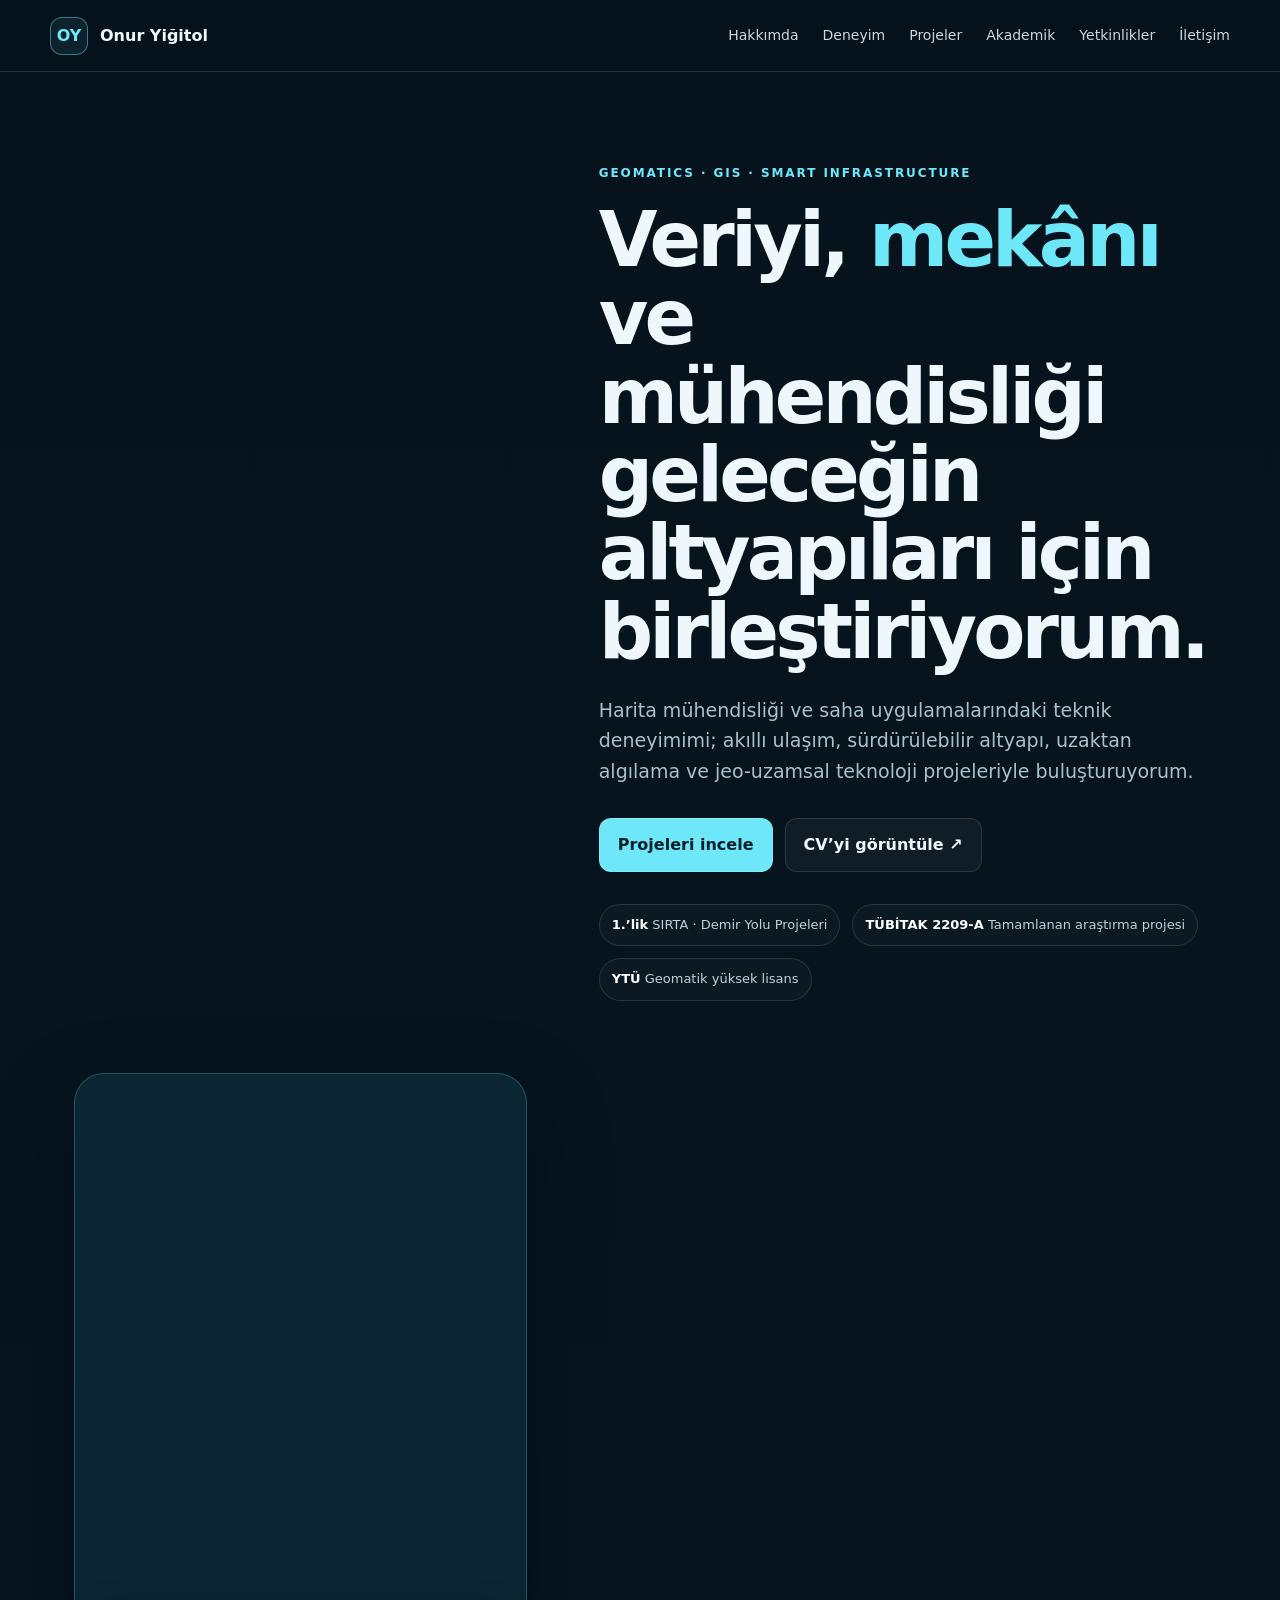
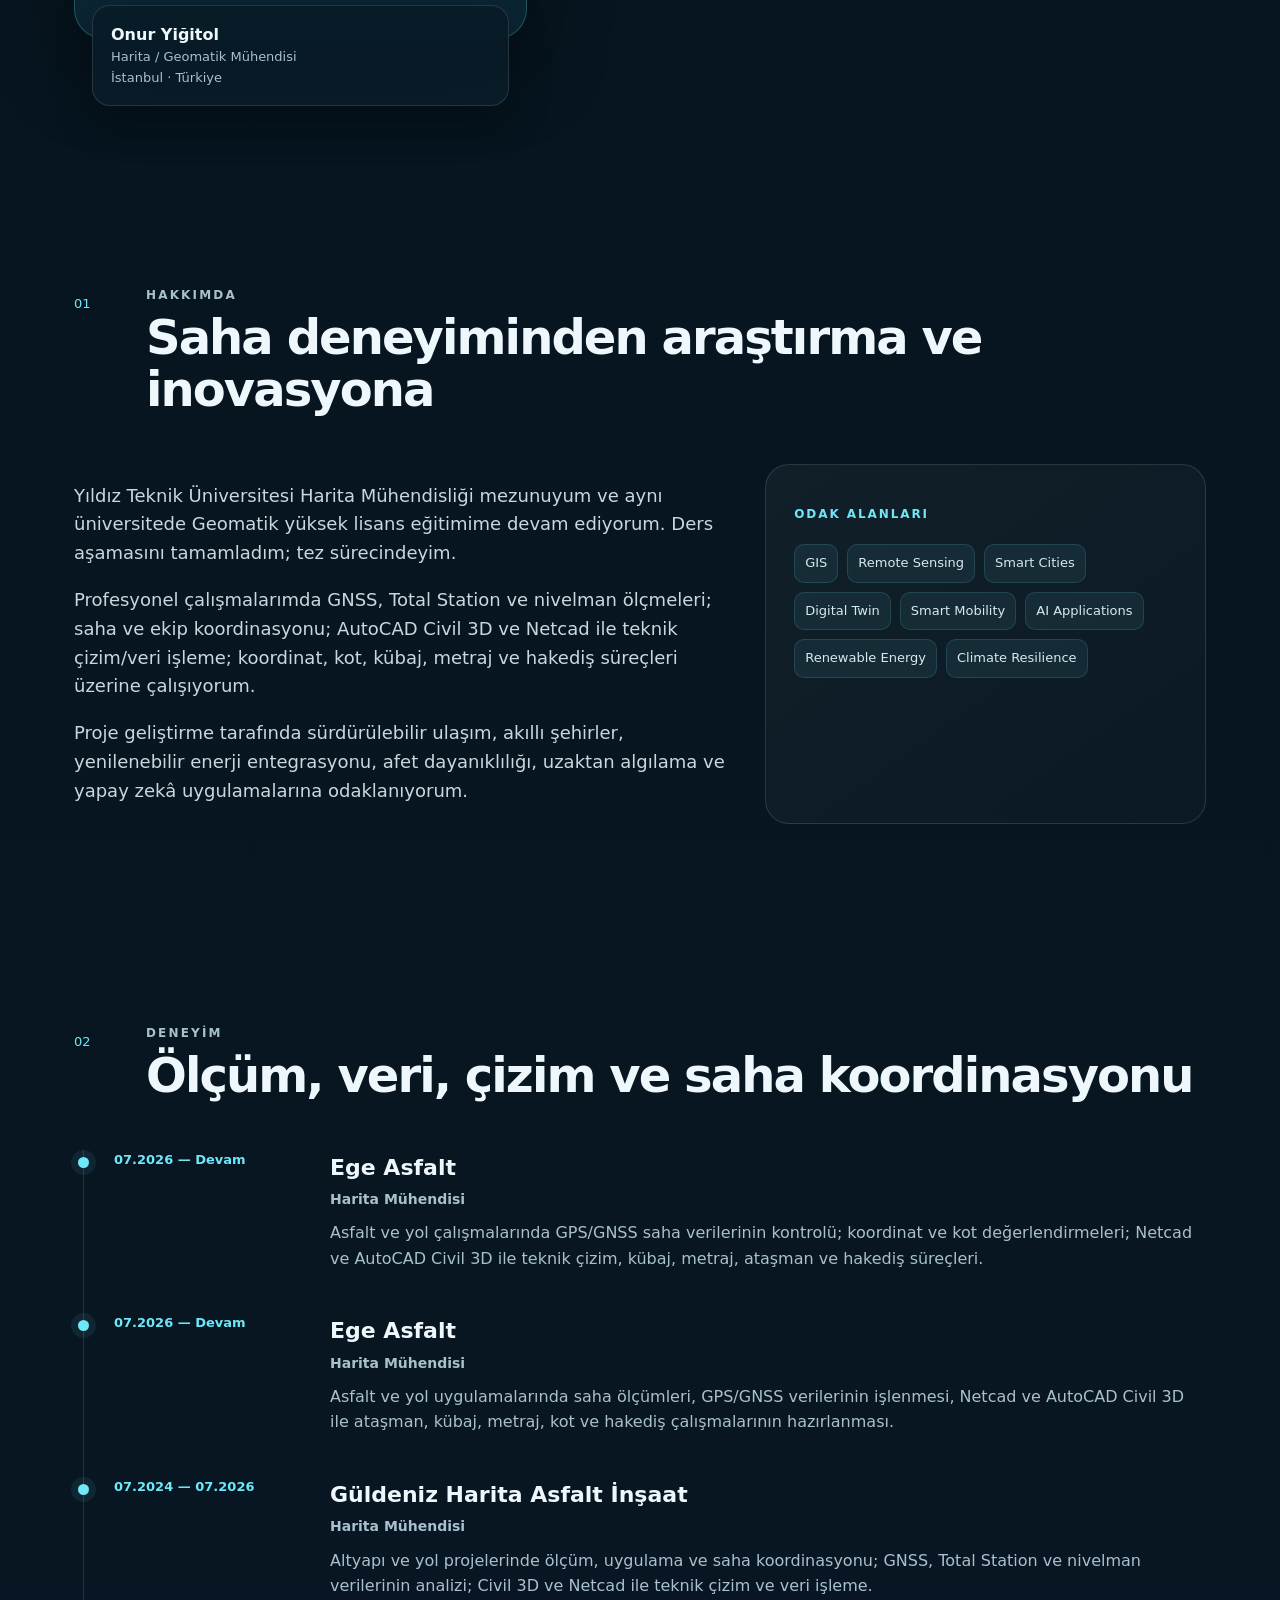
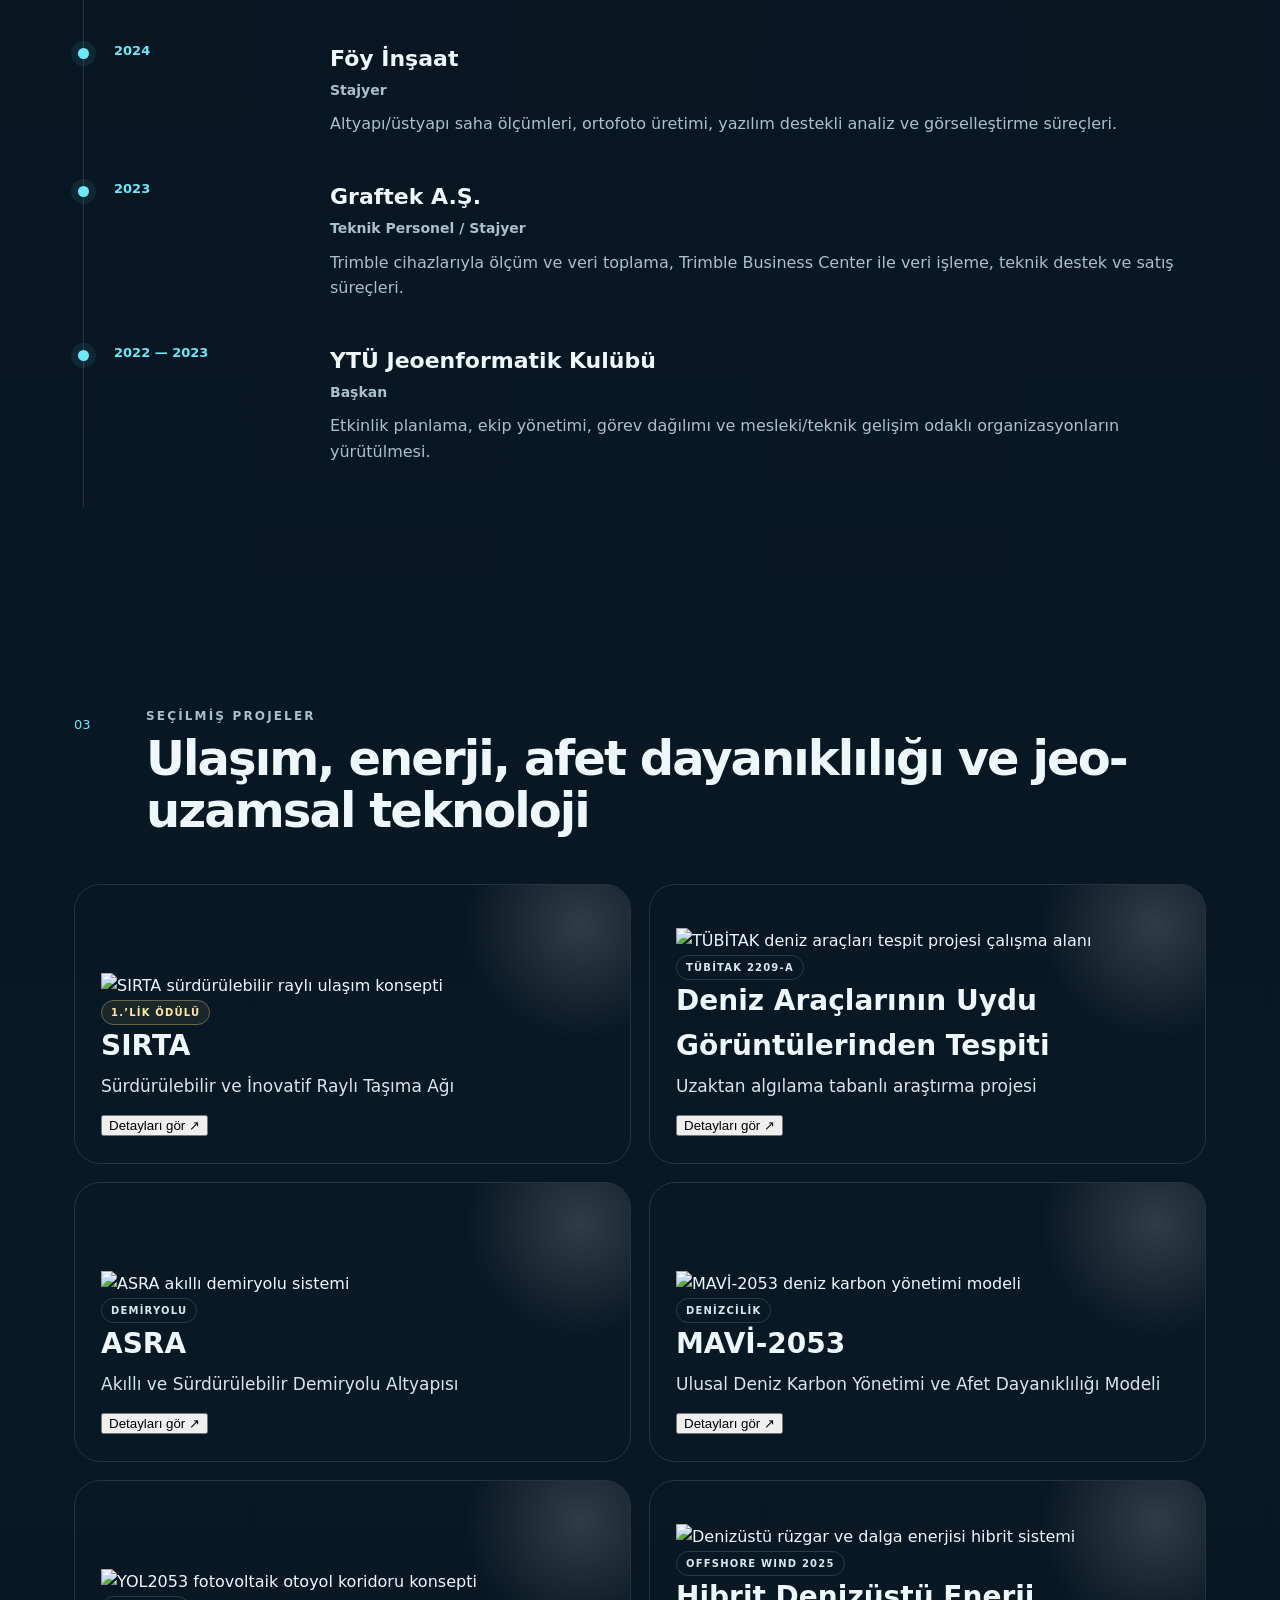
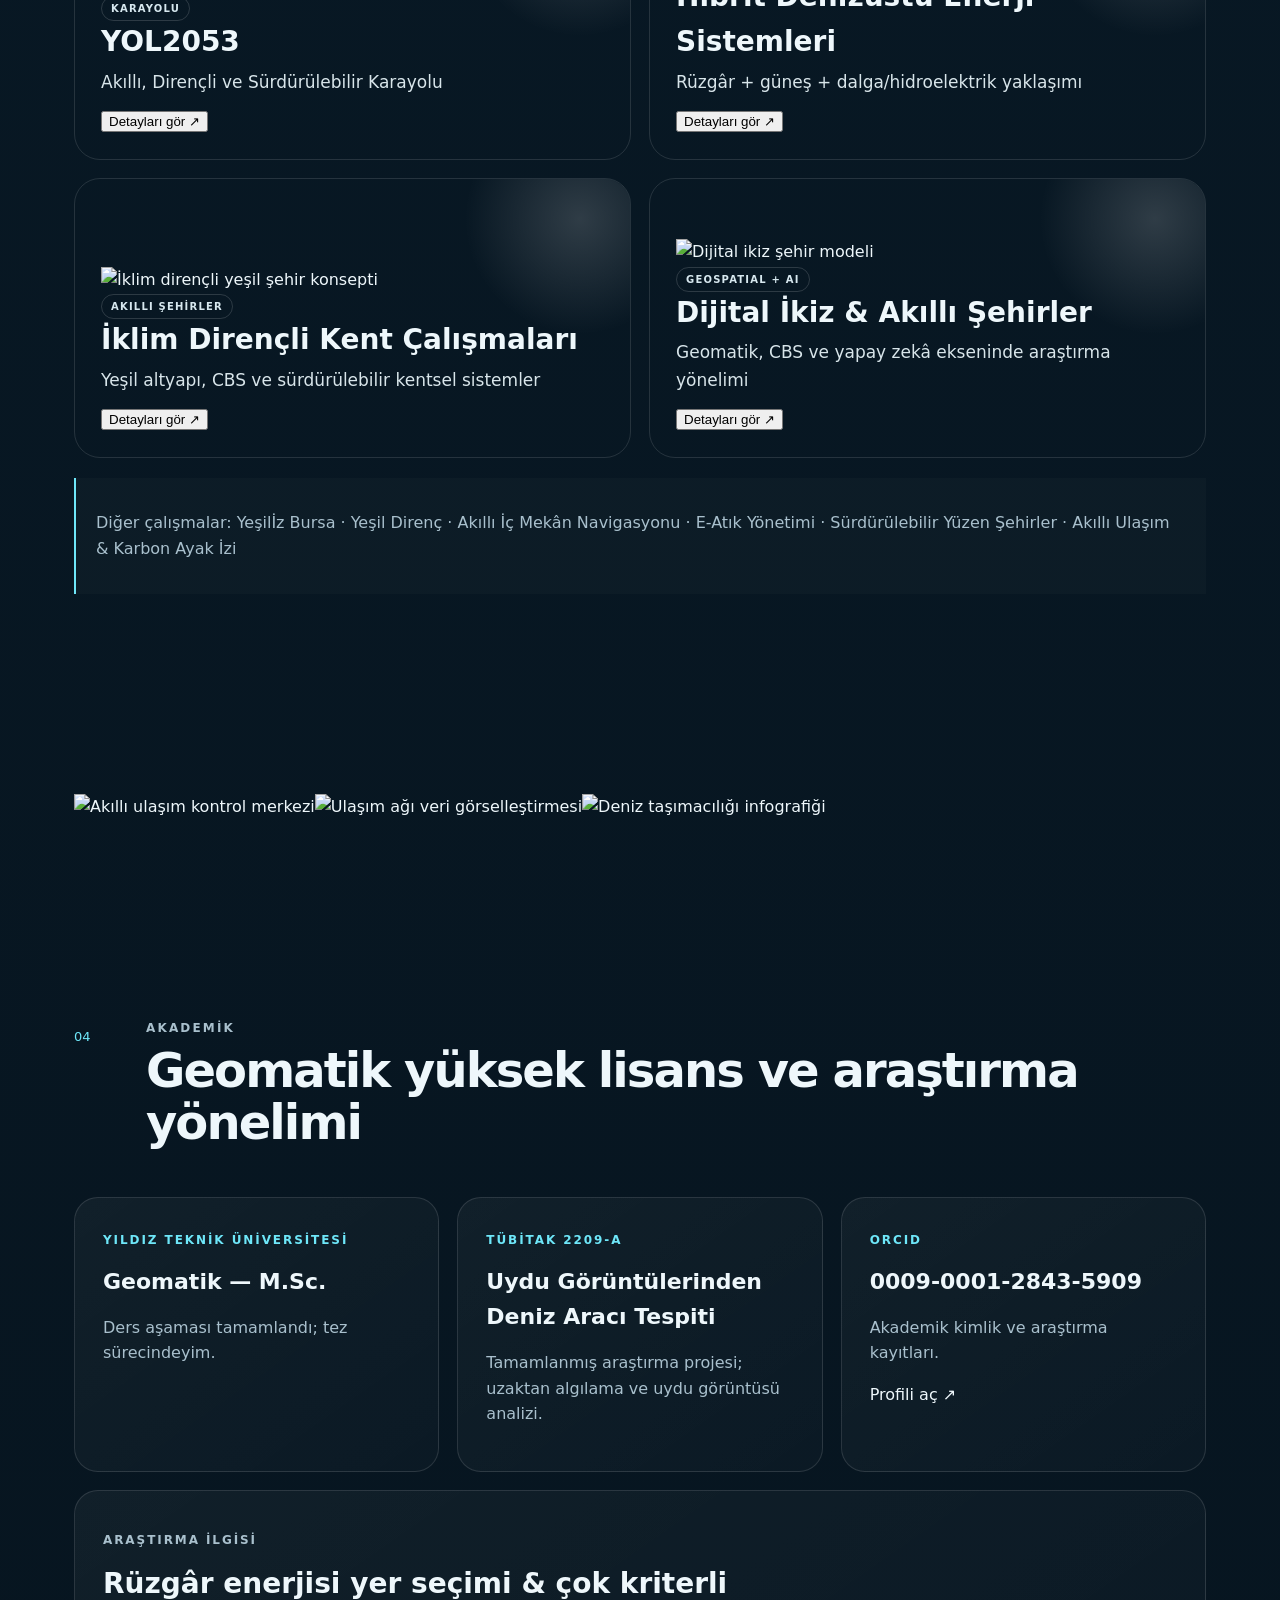
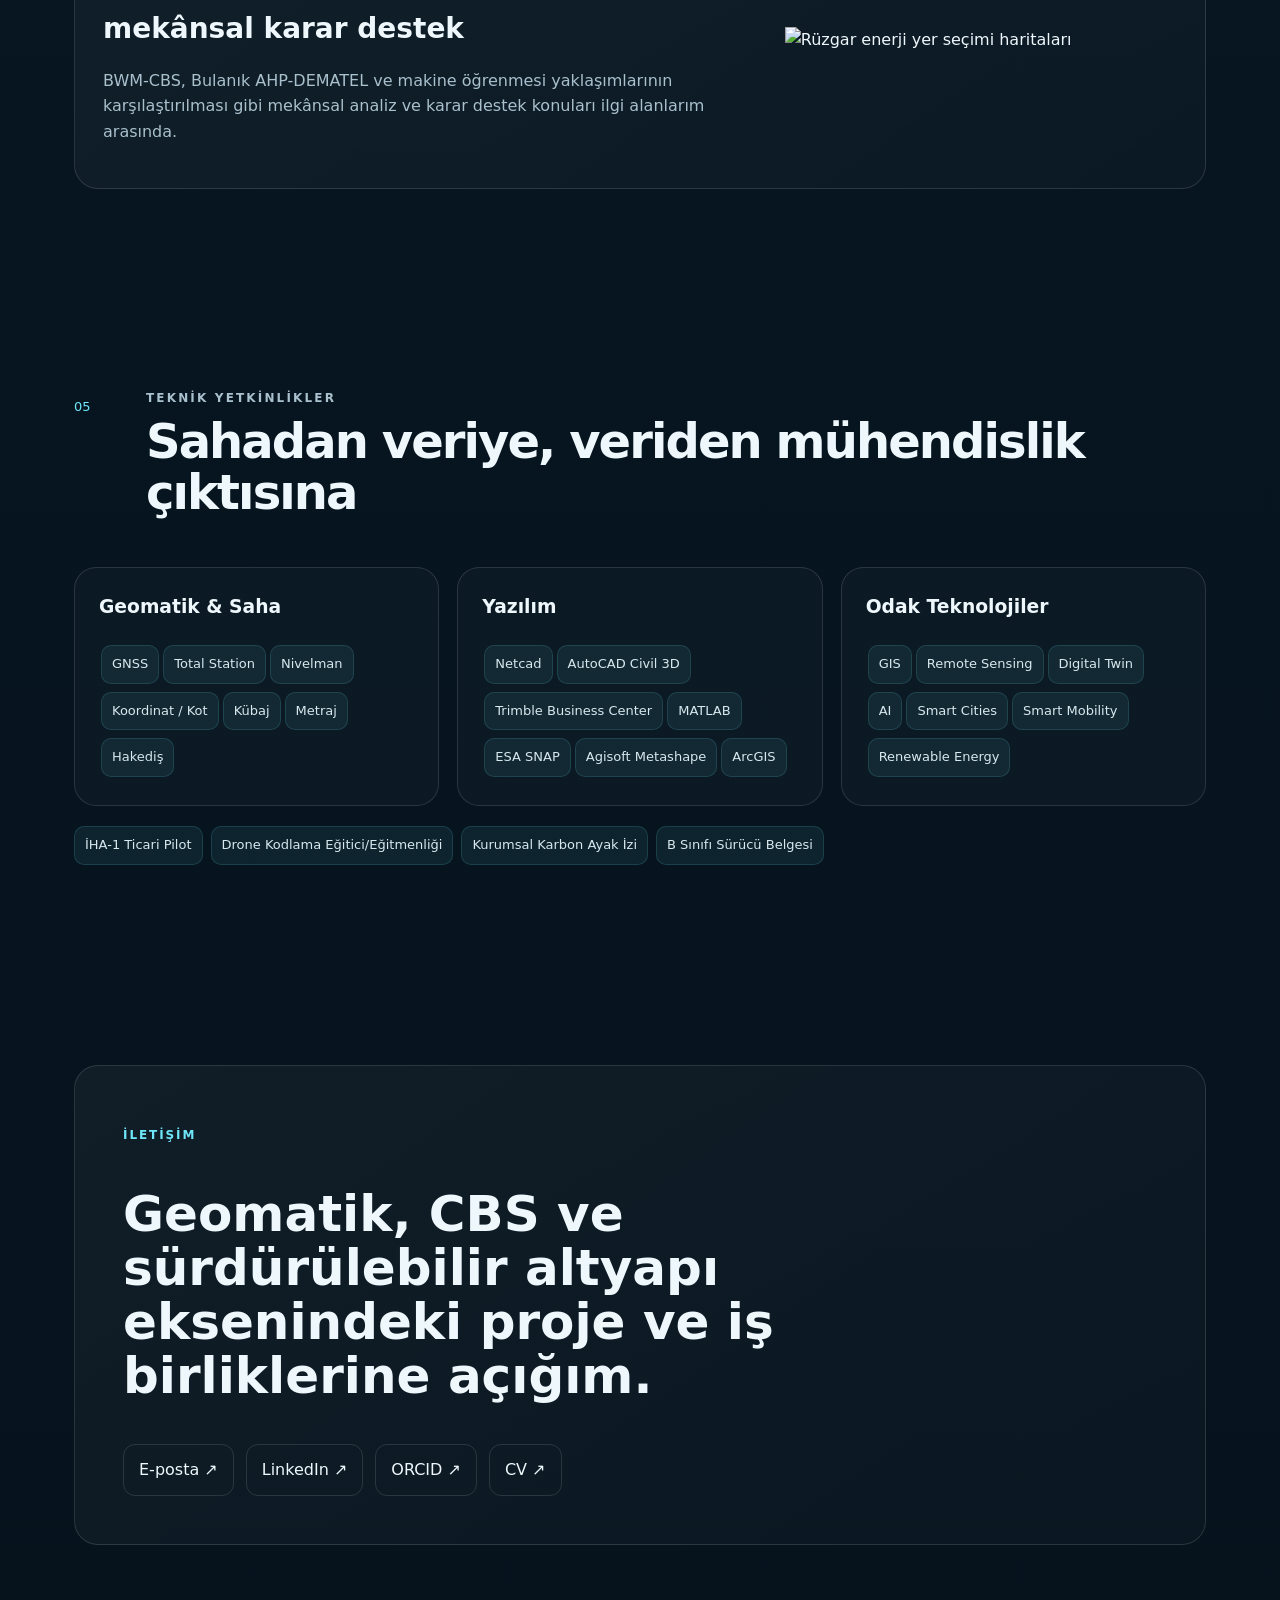
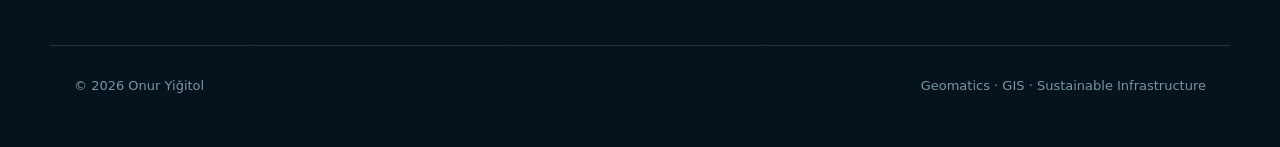
==== commit b5f29b20: "Add Ege Asfalt experience and fix profile image fallback" ====
--- a/index.html
+++ b/index.html
@@ -1,88 +1,135 @@
 <!doctype html>
 <html lang="tr">
 <head>
-<meta charset="utf-8">
-<meta name="viewport" content="width=device-width,initial-scale=1">
-<meta name="description" content="Onur Yiğitol — Harita / Geomatik Mühendisi. GIS, uzaktan algılama, Civil 3D, Netcad, akıllı ulaşım ve sürdürülebilir altyapı projeleri.">
-<meta name="keywords" content="Onur Yiğitol, Harita Mühendisi, Geomatik, GIS, Civil 3D, Netcad, SIRTA, ASRA, MAVİ-2053, YOL2053, TÜBİTAK">
-<meta name="author" content="Onur Yiğitol">
-<meta name="theme-color" content="#081722">
-<meta property="og:title" content="Onur Yiğitol | Geomatics Engineer">
-<meta property="og:description" content="Geomatik, GIS, akıllı ulaşım ve sürdürülebilir altyapı portföyü.">
-<meta property="og:type" content="website">
-<meta property="og:url" content="https://onuryigitol4444-lab.github.io/">
-<meta property="og:image" content="https://onuryigitol4444-lab.github.io/assets/images/profile.webp">
-<link rel="canonical" href="https://onuryigitol4444-lab.github.io/">
-<link rel="icon" href="favicon.svg">
-<link rel="stylesheet" href="styles.css">
-<title>Onur Yiğitol | Geomatics Engineer</title>
-<script type="application/ld+json">{
-"@context":"https://schema.org","@type":"Person","name":"Onur Yiğitol","jobTitle":"Geomatics Engineer","url":"https://onuryigitol4444-lab.github.io/","sameAs":["https://orcid.org/0009-0001-2843-5909","https://www.linkedin.com/in/onur-yi%C4%9Fitol-873518245/"],"alumniOf":{"@type":"CollegeOrUniversity","name":"Yıldız Technical University"},"knowsAbout":["Geomatics","GIS","Remote Sensing","Civil 3D","Netcad","Smart Cities","Sustainable Transportation","Digital Twin"]}
-</script>
+  <meta charset="utf-8" />
+  <meta name="viewport" content="width=device-width,initial-scale=1" />
+  <meta name="description" content="Onur Yiğitol — Harita / Geomatik Mühendisi. GIS, uzaktan algılama, Civil 3D, Netcad, akıllı ulaşım, sürdürülebilir altyapı ve jeo-uzamsal teknoloji projeleri." />
+  <meta name="keywords" content="Onur Yiğitol, Harita Mühendisi, Geomatik, GIS, Civil 3D, Netcad, SIRTA, ASRA, MAVİ-2053, YOL2053, TÜBİTAK, akıllı ulaşım, sürdürülebilir altyapı" />
+  <meta name="author" content="Onur Yiğitol" />
+  <meta name="theme-color" content="#06131d" />
+  <meta property="og:title" content="Onur Yiğitol | Geomatics Engineer" />
+  <meta property="og:description" content="Geomatik, GIS, akıllı ulaşım, sürdürülebilir altyapı ve jeo-uzamsal teknoloji portföyü." />
+  <meta property="og:type" content="website" />
+  <meta property="og:url" content="https://onuryigitol4444-lab.github.io/" />
+  <meta property="og:image" content="https://onuryigitol4444-lab.github.io/assets/images/profile.webp" />
+  <link rel="canonical" href="https://onuryigitol4444-lab.github.io/" />
+  <link rel="icon" href="favicon.svg" />
+  <link rel="stylesheet" href="styles.css" />
+  <title>Onur Yiğitol | Geomatics Engineer</title>
+  <script type="application/ld+json">
+  {
+    "@context":"https://schema.org",
+    "@type":"Person",
+    "name":"Onur Yiğitol",
+    "jobTitle":"Geomatics Engineer",
+    "url":"https://onuryigitol4444-lab.github.io/",
+    "sameAs":[
+      "https://orcid.org/0009-0001-2843-5909",
+      "https://www.linkedin.com/in/onur-yi%C4%9Fitol-873518245/"
+    ],
+    "alumniOf":{"@type":"CollegeOrUniversity","name":"Yıldız Technical University"},
+    "knowsAbout":["Geomatics","GIS","Remote Sensing","Civil 3D","Netcad","Smart Cities","Sustainable Transportation","Digital Twin"]
+  }
+  </script>
 </head>
 <body>
-<header class="topbar">
-  <a class="brand" href="#home"><span class="brand-mark">OY</span><span>Onur Yiğitol</span></a>
-  <nav id="nav"><a href="#about">Hakkımda</a><a href="#experience">Deneyim</a><a href="#projects">Projeler</a><a href="#academic">Akademik</a><a href="#skills">Yetkinlikler</a><a href="#contact">İletişim</a></nav>
-  <button id="menuBtn" class="menu" aria-label="Menüyü aç">☰</button>
-</header>
-<main>
-<section class="hero" id="home">
-  <div class="hero-grid"></div>
-  <div class="hero-copy reveal">
-    <p class="eyebrow">GEOMATICS · GIS · SMART INFRASTRUCTURE</p>
-    <h1>Veriyi, <em>mekânı</em> ve mühendisliği geleceğin altyapıları için birleştiriyorum.</h1>
-    <p class="lead">Harita mühendisliği ve saha uygulamalarındaki teknik deneyimimi; akıllı ulaşım, sürdürülebilir altyapı, uzaktan algılama ve jeo-uzamsal teknoloji projeleriyle buluşturuyorum.</p>
-    <div class="actions"><a class="btn primary" href="#projects">Projeleri incele</a><a class="btn secondary" href="cv.html">CV’yi görüntüle ↗</a></div>
-    <div class="hero-badges"><span><b>1.’lik</b> SIRTA · Demir Yolu Projeleri</span><span><b>TÜBİTAK 2209-A</b> Tamamlanan araştırma projesi</span><span><b>YTÜ</b> Geomatik yüksek lisans</span></div>
-  </div>
-  <div class="portrait-wrap reveal"><div class="portrait-frame"><img src="assets/images/profile.webp" alt="Onur Yiğitol"></div><div class="profile-note"><strong>Onur Yiğitol</strong><span>Harita / Geomatik Mühendisi</span><span>İstanbul · Türkiye</span></div></div>
-</section>
+  <div class="cursor-glow" aria-hidden="true"></div>
+  <header class="topbar">
+    <a class="brand" href="#home" aria-label="Onur Yiğitol ana sayfa"><span class="brand-mark">OY</span><span>Onur Yiğitol</span></a>
+    <nav id="nav">
+      <a href="#about">Hakkımda</a><a href="#experience">Deneyim</a><a href="#projects">Projeler</a><a href="#academic">Akademik</a><a href="#skills">Yetkinlikler</a><a href="#contact">İletişim</a>
+    </nav>
+    <button id="menuBtn" class="menu" aria-label="Menüyü aç">☰</button>
+  </header>
 
-<section class="section" id="about">
-<header class="section-title reveal"><span>01</span><div><p>HAKKIMDA</p><h2>Saha deneyiminden araştırma ve inovasyona</h2></div></header>
-<div class="about-layout"><div class="copy reveal"><p>Yıldız Teknik Üniversitesi Harita Mühendisliği mezunuyum ve aynı üniversitede Geomatik yüksek lisans eğitimime devam ediyorum. Ders aşamasını tamamladım ve tez sürecindeyim.</p><p>Profesyonel çalışmalarımda GNSS, Total Station ve nivelman ölçmeleri; saha ve ekip koordinasyonu; AutoCAD Civil 3D ve Netcad ile teknik çizim ve veri işleme; koordinat, kot, kübaj, metraj ve hakediş süreçleri üzerine çalışıyorum.</p><p>Proje geliştirme tarafında sürdürülebilir ulaşım, akıllı şehirler, yenilenebilir enerji entegrasyonu, afet dayanıklılığı, uzaktan algılama ve yapay zekâ uygulamalarına odaklanıyorum.</p></div><div class="focus-card reveal"><p class="mini">ODAK ALANLARI</p><div class="focus-grid"><span>GIS</span><span>Remote Sensing</span><span>Smart Cities</span><span>Digital Twin</span><span>Smart Mobility</span><span>AI Applications</span><span>Renewable Energy</span><span>Climate Resilience</span></div></div></div>
-</section>
+  <main>
+    <section class="hero" id="home">
+      <div class="hero-bg" aria-hidden="true"></div>
+      <div class="hero-copy reveal">
+        <p class="eyebrow">GEOMATICS · GIS · SMART INFRASTRUCTURE</p>
+        <h1>Veriyi, <em>mekânı</em> ve mühendisliği geleceğin altyapıları için birleştiriyorum.</h1>
+        <p class="lead">Harita mühendisliği ve saha uygulamalarındaki teknik deneyimimi; akıllı ulaşım, sürdürülebilir altyapı, uzaktan algılama ve jeo-uzamsal teknoloji projeleriyle buluşturuyorum.</p>
+        <div class="actions">
+          <a class="btn primary" href="#projects">Projeleri incele</a>
+          <a class="btn secondary" href="cv.html">CV’yi görüntüle ↗</a>
+        </div>
+        <div class="hero-badges">
+          <span><b>1.’lik</b> SIRTA · Demir Yolu Projeleri</span>
+          <span><b>TÜBİTAK 2209-A</b> Tamamlanan araştırma projesi</span>
+          <span><b>YTÜ</b> Geomatik yüksek lisans</span>
+        </div>
+      </div>
+      <div class="portrait-wrap reveal">
+        <div class="portrait-frame"><picture><source srcset="assets/images/profile.webp?v=2" type="image/webp"><img src="assets/images/profile.jpg?v=2" alt="Onur Yiğitol profil fotoğrafı" /></picture></div>
+        <div class="profile-note"><strong>Onur Yiğitol</strong><span>Harita / Geomatik Mühendisi</span><span>İstanbul · Türkiye</span></div>
+      </div>
+    </section>
 
-<section class="section" id="experience">
-<header class="section-title reveal"><span>02</span><div><p>DENEYİM</p><h2>Ölçüm, veri, çizim ve saha koordinasyonu</h2></div></header>
-<div class="timeline">
-<article class="exp reveal"><div class="exp-date">07.2024 — Devam</div><div><h3>Güldeniz Harita Asfalt İnşaat</h3><h4>Harita Mühendisi</h4><p>Altyapı ve yol projelerinde ölçüm, uygulama ve saha koordinasyonu; GNSS, Total Station ve nivelman verilerinin analizi; Civil 3D ve Netcad ile teknik çizim ve veri işleme.</p></div></article>
-<article class="exp reveal"><div class="exp-date">2024</div><div><h3>Föy İnşaat</h3><h4>Stajyer</h4><p>Altyapı/üstyapı saha ölçümleri, ortofoto üretimi, yazılım destekli analiz ve görselleştirme süreçleri.</p></div></article>
-<article class="exp reveal"><div class="exp-date">2023</div><div><h3>Graftek A.Ş.</h3><h4>Teknik Personel / Stajyer</h4><p>Trimble cihazlarıyla ölçüm ve veri toplama, Trimble Business Center ile veri işleme, teknik destek ve satış süreçleri.</p></div></article>
-<article class="exp reveal"><div class="exp-date">2022 — 2023</div><div><h3>YTÜ Jeoenformatik Kulübü</h3><h4>Başkan</h4><p>Etkinlik planlama, ekip yönetimi, görev dağılımı ve mesleki/teknik gelişim odaklı organizasyonların yürütülmesi.</p></div></article>
-</div>
-</section>
+    <section class="section" id="about">
+      <header class="section-title reveal"><span>01</span><div><p>HAKKIMDA</p><h2>Saha deneyiminden araştırma ve inovasyona</h2></div></header>
+      <div class="about-layout">
+        <div class="copy reveal">
+          <p>Yıldız Teknik Üniversitesi Harita Mühendisliği mezunuyum ve aynı üniversitede Geomatik yüksek lisans eğitimime devam ediyorum. Ders aşamasını tamamladım; tez sürecindeyim.</p>
+          <p>Profesyonel çalışmalarımda GNSS, Total Station ve nivelman ölçmeleri; saha ve ekip koordinasyonu; AutoCAD Civil 3D ve Netcad ile teknik çizim/veri işleme; koordinat, kot, kübaj, metraj ve hakediş süreçleri üzerine çalışıyorum.</p>
+          <p>Proje geliştirme tarafında sürdürülebilir ulaşım, akıllı şehirler, yenilenebilir enerji entegrasyonu, afet dayanıklılığı, uzaktan algılama ve yapay zekâ uygulamalarına odaklanıyorum.</p>
+        </div>
+        <div class="focus-card reveal">
+          <p class="mini">ODAK ALANLARI</p>
+          <div class="focus-grid"><span>GIS</span><span>Remote Sensing</span><span>Smart Cities</span><span>Digital Twin</span><span>Smart Mobility</span><span>AI Applications</span><span>Renewable Energy</span><span>Climate Resilience</span></div>
+        </div>
+      </div>
+    </section>
 
-<section class="section projects" id="projects">
-<header class="section-title reveal"><span>03</span><div><p>SEÇİLMİŞ PROJELER</p><h2>Ulaşım, enerji, afet dayanıklılığı ve jeo-uzamsal teknoloji</h2></div></header>
-<div class="project-grid">
-<article class="project-card accent-a reveal"><div class="project-symbol">S</div><span class="tag award">1.’LİK ÖDÜLÜ</span><h3>SIRTA</h3><p>Sürdürülebilir ve İnovatif Raylı Taşıma Ağı</p><small>Yenilenebilir enerji, akıllı raylı ulaşım ve sürdürülebilir altyapı yaklaşımı.</small></article>
-<article class="project-card accent-b reveal"><div class="project-symbol">T</div><span class="tag">TÜBİTAK 2209-A</span><h3>Deniz Araçlarının Uydu Görüntülerinden Tespiti</h3><p>Uzaktan algılama tabanlı tamamlanmış araştırma projesi.</p><small>Uydu görüntülerinden deniz araçlarının tespiti ve analiz süreçleri.</small></article>
-<article class="project-card accent-c reveal"><div class="project-symbol">A</div><span class="tag">DEMİRYOLU</span><h3>ASRA</h3><p>Akıllı ve Sürdürülebilir Demiryolu Altyapısı</p><small>PV, rüzgâr, piezoelektrik enerji, sensörler ve afet tahliye çözümleri.</small></article>
-<article class="project-card accent-d reveal"><div class="project-symbol">M</div><span class="tag">DENİZCİLİK</span><h3>MAVİ-2053</h3><p>Ulusal Deniz Karbon Yönetimi ve Afet Dayanıklılığı Modeli</p><small>Emisyon haritalama, yeşil limanlar, dinamik koridorlar ve afet lojistiği.</small></article>
-<article class="project-card accent-e reveal"><div class="project-symbol">Y</div><span class="tag">KARAYOLU</span><h3>YOL2053</h3><p>Akıllı, Dirençli ve Sürdürülebilir Karayolu</p><small>Akıllı şeritler, sensörler, enerji üretimi, IoT bakım ve yeni nesil yol teknolojileri.</small></article>
-<article class="project-card accent-f reveal"><div class="project-symbol">W</div><span class="tag">OFFSHORE WIND 2025</span><h3>Hibrit Denizüstü Enerji Sistemleri</h3><p>Rüzgâr + güneş + dalga/hidroelektrik yaklaşımı.</p><small>Denizüstü enerji üretiminde çok kaynaklı hibrit sistem tasarımı.</small></article>
-<article class="project-card accent-g reveal"><div class="project-symbol">Ş</div><span class="tag">AKILLI ŞEHİRLER</span><h3>İklim Dirençli Kent Çalışmaları</h3><p>Yeşil altyapı, CBS ve sürdürülebilir kentsel sistemler.</p><small>Yeşilİz Bursa, Yeşil Direnç ve İklim Dirençli Akıllı Şehir 2030 çalışmaları.</small></article>
-<article class="project-card accent-h reveal"><div class="project-symbol">D</div><span class="tag">GEOSPATIAL + AI</span><h3>Dijital İkiz & Akıllı Şehirler</h3><p>Geomatik, CBS ve yapay zekâ ekseninde araştırma yönelimi.</p><small>Kentsel mekânsal verinin akıllı analiz ve dijital ikiz sistemleriyle bütünleştirilmesi.</small></article>
-</div>
-<div class="project-more reveal"><p>Diğer çalışmalar: Akıllı İç Mekân Navigasyonu · E-Atık Yönetimi · Sürdürülebilir Yüzen Şehirler · Akıllı Ulaşım & Karbon Ayak İzi</p></div>
-</section>
+    <section class="section" id="experience">
+      <header class="section-title reveal"><span>02</span><div><p>DENEYİM</p><h2>Ölçüm, veri, çizim ve saha koordinasyonu</h2></div></header>
+      <div class="timeline">
+        <article class="exp reveal"><div class="exp-date">07.2026 — Devam</div><div><h3>Ege Asfalt</h3><h4>Harita Mühendisi</h4><p>Asfalt ve yol uygulamalarında saha ölçümleri, GPS/GNSS verilerinin işlenmesi, Netcad ve AutoCAD Civil 3D ile ataşman, kübaj, metraj, kot ve hakediş çalışmalarının hazırlanması.</p></div></article>
+        <article class="exp reveal"><div class="exp-date">07.2024 — 07.2026</div><div><h3>Güldeniz Harita Asfalt İnşaat</h3><h4>Harita Mühendisi</h4><p>Altyapı ve yol projelerinde ölçüm, uygulama ve saha koordinasyonu; GNSS, Total Station ve nivelman verilerinin analizi; Civil 3D ve Netcad ile teknik çizim ve veri işleme.</p></div></article>
+        <article class="exp reveal"><div class="exp-date">2024</div><div><h3>Föy İnşaat</h3><h4>Stajyer</h4><p>Altyapı/üstyapı saha ölçümleri, ortofoto üretimi, yazılım destekli analiz ve görselleştirme süreçleri.</p></div></article>
+        <article class="exp reveal"><div class="exp-date">2023</div><div><h3>Graftek A.Ş.</h3><h4>Teknik Personel / Stajyer</h4><p>Trimble cihazlarıyla ölçüm ve veri toplama, Trimble Business Center ile veri işleme, teknik destek ve satış süreçleri.</p></div></article>
+        <article class="exp reveal"><div class="exp-date">2022 — 2023</div><div><h3>YTÜ Jeoenformatik Kulübü</h3><h4>Başkan</h4><p>Etkinlik planlama, ekip yönetimi, görev dağılımı ve mesleki/teknik gelişim odaklı organizasyonların yürütülmesi.</p></div></article>
+      </div>
+    </section>
 
-<section class="section" id="academic">
-<header class="section-title reveal"><span>04</span><div><p>AKADEMİK</p><h2>Geomatik yüksek lisans ve araştırma yönelimi</h2></div></header>
-<div class="academic-grid"><article class="academic-card reveal"><span class="mini">YILDIZ TEKNİK ÜNİVERSİTESİ</span><h3>Geomatik — M.Sc.</h3><p>Ders aşaması tamamlandı; tez sürecindeyim.</p></article><article class="academic-card reveal"><span class="mini">TÜBİTAK 2209-A</span><h3>Uydu Görüntülerinden Deniz Aracı Tespiti</h3><p>Tamamlanmış araştırma projesi; uzaktan algılama ve uydu görüntüsü analizi.</p></article><a class="academic-card link-card reveal" href="https://orcid.org/0009-0001-2843-5909" target="_blank" rel="noopener"><span class="mini">ORCID</span><h3>0009-0001-2843-5909</h3><p>Akademik kimlik ve araştırma kayıtları.</p><span>Profili aç ↗</span></a></div>
-<div class="research-panel reveal"><div><p class="mini">ARAŞTIRMA İLGİSİ</p><h3>Rüzgâr enerjisi yer seçimi & çok kriterli mekânsal karar destek</h3><p>BWM-CBS, Bulanık AHP-DEMATEL ve makine öğrenmesi yaklaşımlarının karşılaştırılması gibi mekânsal analiz ve karar destek konuları ilgi alanlarım arasında.</p></div><div class="map-graphic"><span>GIS</span><span>MCDA</span><span>ML</span><span>ENERGY</span></div></div>
-</section>
+    <section class="section projects" id="projects">
+      <header class="section-title reveal"><span>03</span><div><p>SEÇİLMİŞ PROJELER</p><h2>Ulaşım, enerji, afet dayanıklılığı ve jeo-uzamsal teknoloji</h2></div></header>
+      <div class="project-grid">
+        <article class="project-card wide reveal" data-project="sirta"><img src="assets/images/sirta-solar-rail.webp" alt="SIRTA sürdürülebilir raylı ulaşım konsepti" /><div class="overlay"><span class="tag award">1.’LİK ÖDÜLÜ</span><h3>SIRTA</h3><p>Sürdürülebilir ve İnovatif Raylı Taşıma Ağı</p><button>Detayları gör ↗</button></div></article>
+        <article class="project-card reveal" data-project="tubitak"><img src="assets/images/tubitak-map.webp" alt="TÜBİTAK deniz araçları tespit projesi çalışma alanı" /><div class="overlay"><span class="tag">TÜBİTAK 2209-A</span><h3>Deniz Araçlarının Uydu Görüntülerinden Tespiti</h3><p>Uzaktan algılama tabanlı araştırma projesi</p><button>Detayları gör ↗</button></div></article>
+        <article class="project-card reveal" data-project="asra"><img src="assets/images/asra-system.webp" alt="ASRA akıllı demiryolu sistemi" /><div class="overlay"><span class="tag">DEMİRYOLU</span><h3>ASRA</h3><p>Akıllı ve Sürdürülebilir Demiryolu Altyapısı</p><button>Detayları gör ↗</button></div></article>
+        <article class="project-card reveal" data-project="mavi"><img src="assets/images/mavi2053.webp" alt="MAVİ-2053 deniz karbon yönetimi modeli" /><div class="overlay"><span class="tag">DENİZCİLİK</span><h3>MAVİ-2053</h3><p>Ulusal Deniz Karbon Yönetimi ve Afet Dayanıklılığı Modeli</p><button>Detayları gör ↗</button></div></article>
+        <article class="project-card reveal" data-project="yol"><img src="assets/images/hero-road.webp" alt="YOL2053 fotovoltaik otoyol koridoru konsepti" /><div class="overlay"><span class="tag">KARAYOLU</span><h3>YOL2053</h3><p>Akıllı, Dirençli ve Sürdürülebilir Karayolu</p><button>Detayları gör ↗</button></div></article>
+        <article class="project-card reveal" data-project="offshore"><img src="assets/images/offshore-hybrid.webp" alt="Denizüstü rüzgar ve dalga enerjisi hibrit sistemi" /><div class="overlay"><span class="tag">OFFSHORE WIND 2025</span><h3>Hibrit Denizüstü Enerji Sistemleri</h3><p>Rüzgâr + güneş + dalga/hidroelektrik yaklaşımı</p><button>Detayları gör ↗</button></div></article>
+        <article class="project-card reveal" data-project="smartcity"><img src="assets/images/green-city.webp" alt="İklim dirençli yeşil şehir konsepti" /><div class="overlay"><span class="tag">AKILLI ŞEHİRLER</span><h3>İklim Dirençli Kent Çalışmaları</h3><p>Yeşil altyapı, CBS ve sürdürülebilir kentsel sistemler</p><button>Detayları gör ↗</button></div></article>
+        <article class="project-card wide reveal" data-project="digitaltwin"><img src="assets/images/digital-twin.webp" alt="Dijital ikiz şehir modeli" /><div class="overlay"><span class="tag">GEOSPATIAL + AI</span><h3>Dijital İkiz & Akıllı Şehirler</h3><p>Geomatik, CBS ve yapay zekâ ekseninde araştırma yönelimi</p><button>Detayları gör ↗</button></div></article>
+      </div>
+      <div class="project-more reveal"><p>Diğer çalışmalar: Yeşilİz Bursa · Yeşil Direnç · Akıllı İç Mekân Navigasyonu · E-Atık Yönetimi · Sürdürülebilir Yüzen Şehirler · Akıllı Ulaşım & Karbon Ayak İzi</p></div>
+    </section>
 
-<section class="section" id="skills">
-<header class="section-title reveal"><span>05</span><div><p>TEKNİK YETKİNLİKLER</p><h2>Sahadan veriye, veriden mühendislik çıktısına</h2></div></header>
-<div class="skills-grid reveal"><div><h3>Geomatik & Saha</h3><span>GNSS</span><span>Total Station</span><span>Nivelman</span><span>Koordinat / Kot</span><span>Kübaj</span><span>Metraj</span><span>Hakediş</span></div><div><h3>Yazılım</h3><span>Netcad</span><span>AutoCAD Civil 3D</span><span>Trimble Business Center</span><span>MATLAB</span><span>ESA SNAP</span><span>Agisoft Metashape</span><span>ArcGIS</span></div><div><h3>Odak Teknolojiler</h3><span>GIS</span><span>Remote Sensing</span><span>Digital Twin</span><span>AI</span><span>Smart Cities</span><span>Smart Mobility</span><span>Renewable Energy</span></div></div>
-<div class="certs reveal"><span>İHA-1 Ticari Pilot</span><span>Drone Kodlama Eğitici/Eğitmenliği</span><span>Kurumsal Karbon Ayak İzi</span><span>B Sınıfı Sürücü Belgesi</span></div>
-</section>
+    <section class="section visual-strip" aria-label="Proje görsel galerisi"><div class="gallery reveal"><img src="assets/images/smart-center.webp" alt="Akıllı ulaşım kontrol merkezi"/><img src="assets/images/road-network.webp" alt="Ulaşım ağı veri görselleştirmesi"/><img src="assets/images/mavi-infographic.webp" alt="Deniz taşımacılığı infografiği"/></div></section>
 
-<section class="section" id="contact"><div class="contact-card reveal"><p class="mini">İLETİŞİM</p><h2>Geomatik, CBS ve sürdürülebilir altyapı eksenindeki proje ve iş birliklerine açığım.</h2><div class="contact-links"><a href="mailto:onur.yigitol4444@gmail.com">E-posta ↗</a><a href="https://www.linkedin.com/in/onur-yi%C4%9Fitol-873518245/" target="_blank" rel="noopener">LinkedIn ↗</a><a href="https://orcid.org/0009-0001-2843-5909" target="_blank" rel="noopener">ORCID ↗</a><a href="cv.html">CV ↗</a></div></div></section>
-</main>
-<footer><span>© <span id="year"></span> Onur Yiğitol</span><span>Geomatics · GIS · Sustainable Infrastructure</span></footer>
-<script src="script.js"></script>
-</body></html>
+    <section class="section" id="academic">
+      <header class="section-title reveal"><span>04</span><div><p>AKADEMİK</p><h2>Geomatik yüksek lisans ve araştırma yönelimi</h2></div></header>
+      <div class="academic-grid">
+        <article class="academic-card reveal"><span class="mini">YILDIZ TEKNİK ÜNİVERSİTESİ</span><h3>Geomatik — M.Sc.</h3><p>Ders aşaması tamamlandı; tez sürecindeyim.</p></article>
+        <article class="academic-card reveal"><span class="mini">TÜBİTAK 2209-A</span><h3>Uydu Görüntülerinden Deniz Aracı Tespiti</h3><p>Tamamlanmış araştırma projesi; uzaktan algılama ve uydu görüntüsü analizi.</p></article>
+        <a class="academic-card link-card reveal" href="https://orcid.org/0009-0001-2843-5909" target="_blank" rel="noopener"><span class="mini">ORCID</span><h3>0009-0001-2843-5909</h3><p>Akademik kimlik ve araştırma kayıtları.</p><span>Profili aç ↗</span></a>
+      </div>
+      <div class="research-panel reveal"><div><p class="mini">ARAŞTIRMA İLGİSİ</p><h3>Rüzgâr enerjisi yer seçimi & çok kriterli mekânsal karar destek</h3><p>BWM-CBS, Bulanık AHP-DEMATEL ve makine öğrenmesi yaklaşımlarının karşılaştırılması gibi mekânsal analiz ve karar destek konuları ilgi alanlarım arasında.</p></div><img src="assets/images/wind-maps.webp" alt="Rüzgar enerji yer seçimi haritaları" /></div>
+    </section>
+
+    <section class="section" id="skills">
+      <header class="section-title reveal"><span>05</span><div><p>TEKNİK YETKİNLİKLER</p><h2>Sahadan veriye, veriden mühendislik çıktısına</h2></div></header>
+      <div class="skills-grid reveal"><div><h3>Geomatik & Saha</h3><span>GNSS</span><span>Total Station</span><span>Nivelman</span><span>Koordinat / Kot</span><span>Kübaj</span><span>Metraj</span><span>Hakediş</span></div><div><h3>Yazılım</h3><span>Netcad</span><span>AutoCAD Civil 3D</span><span>Trimble Business Center</span><span>MATLAB</span><span>ESA SNAP</span><span>Agisoft Metashape</span><span>ArcGIS</span></div><div><h3>Odak Teknolojiler</h3><span>GIS</span><span>Remote Sensing</span><span>Digital Twin</span><span>AI</span><span>Smart Cities</span><span>Smart Mobility</span><span>Renewable Energy</span></div></div>
+      <div class="certs reveal"><span>İHA-1 Ticari Pilot</span><span>Drone Kodlama Eğitici/Eğitmenliği</span><span>Kurumsal Karbon Ayak İzi</span><span>B Sınıfı Sürücü Belgesi</span></div>
+    </section>
+
+    <section class="section" id="contact"><div class="contact-card reveal"><p class="mini">İLETİŞİM</p><h2>Geomatik, CBS ve sürdürülebilir altyapı eksenindeki proje ve iş birliklerine açığım.</h2><div class="contact-links"><a href="mailto:onur.yigitol4444@gmail.com">E-posta ↗</a><a href="https://www.linkedin.com/in/onur-yi%C4%9Fitol-873518245/" target="_blank" rel="noopener">LinkedIn ↗</a><a href="https://orcid.org/0009-0001-2843-5909" target="_blank" rel="noopener">ORCID ↗</a><a href="cv.html">CV ↗</a></div></div></section>
+  </main>
+
+  <footer><span>© <span id="year"></span> Onur Yiğitol</span><span>Geomatics · GIS · Sustainable Infrastructure</span></footer>
+
+  <dialog id="projectDialog"><button class="dialog-close" aria-label="Kapat">×</button><img id="dialogImage" src="" alt=""/><div class="dialog-body"><span id="dialogTag" class="mini"></span><h2 id="dialogTitle"></h2><p id="dialogText"></p><div id="dialogChips" class="chips"></div></div></dialog>
+  <script src="script.js"></script>
+</body>
+</html>
--- a/styles.css
+++ b/styles.css
@@ -1,2 +1 @@
-:root{--bg:#06131d;--bg2:#0a1b27;--panel:#0d2230;--ink:#ecf7f5;--muted:#a8bec4;--line:rgba(255,255,255,.11);--green:#62d9ad;--blue:#56a8ff;--gold:#f5c86a;--max:1240px}
-*{box-sizing:border-box}html{scroll-behavior:smooth}body{margin:0;background:radial-gradient(circle at 80% 0,#0d2b3d 0,transparent 32%),var(--bg);color:var(--ink);font-family:Inter,ui-sans-serif,system-ui,-apple-system,"Segoe UI",sans-serif;line-height:1.6}a{color:inherit;text-decoration:none}img{display:block;max-width:100%}button{font:inherit}.cursor-glow{position:fixed;width:420px;height:420px;border-radius:50%;pointer-events:none;background:radial-gradient(circle,rgba(98,217,173,.08),transparent 68%);transform:translate(-50%,-50%);z-index:-1}.topbar{height:78px;position:sticky;top:0;z-index:30;display:flex;align-items:center;justify-content:space-between;padding:0 max(24px,calc((100vw - var(--max))/2));background:rgba(6,19,29,.8);backdrop-filter:blur(18px);border-bottom:1px solid var(--line)}.brand{display:flex;align-items:center;gap:10px;font-weight:800;letter-spacing:-.02em}.brand-mark{width:38px;height:38px;border-radius:12px;display:grid;place-items:center;background:linear-gradient(135deg,var(--green),var(--blue));color:#041019}.topbar nav{display:flex;gap:28px;font-size:14px;color:#cbdadd}.topbar nav a:hover{color:#fff}.menu{display:none;background:none;border:0;color:white;font-size:24px}.hero{min-height:calc(100vh - 78px);position:relative;overflow:hidden;max-width:var(--max);margin:auto;padding:90px 24px 70px;display:grid;grid-template-columns:1.25fr .75fr;gap:78px;align-items:center}.hero-bg{position:absolute;right:-240px;top:30px;width:900px;height:700px;background:url('assets/images/smart-center.webp') center/cover;border-radius:55% 45% 50% 50%;opacity:.08;filter:grayscale(.3);mask-image:linear-gradient(to left,#000,transparent)}.eyebrow,.mini{font-size:12px;font-weight:800;letter-spacing:.18em;color:var(--green);text-transform:uppercase}.hero h1{font-size:clamp(46px,6vw,86px);line-height:1.02;letter-spacing:-.055em;margin:18px 0 24px;max-width:900px}.hero h1 em{font-style:normal;background:linear-gradient(100deg,var(--green),var(--blue));background-clip:text;color:transparent}.lead{font-size:19px;color:#bfd0d5;max-width:760px}.actions{display:flex;gap:12px;margin:34px 0}.btn{padding:13px 18px;border-radius:12px;border:1px solid var(--line);font-weight:700;font-size:14px}.primary{background:var(--green);color:#06131d;border-color:transparent}.secondary{background:rgba(255,255,255,.04)}.hero-badges{display:flex;gap:12px;flex-wrap:wrap;margin-top:34px}.hero-badges span{border:1px solid var(--line);border-radius:999px;padding:9px 13px;color:#b8cbd0;font-size:12px;background:rgba(255,255,255,.025)}.hero-badges b{color:white}.portrait-wrap{position:relative;justify-self:end}.portrait-frame{width:min(360px,78vw);aspect-ratio:4/5;border-radius:28px;overflow:hidden;border:1px solid rgba(255,255,255,.18);box-shadow:0 30px 90px rgba(0,0,0,.45);transform:rotate(2deg)}.portrait-frame img{width:100%;height:100%;object-fit:cover;object-position:center top}.profile-note{position:absolute;left:-58px;bottom:28px;display:flex;flex-direction:column;padding:16px 18px;background:rgba(8,26,37,.92);border:1px solid var(--line);backdrop-filter:blur(14px);border-radius:16px;box-shadow:0 18px 45px rgba(0,0,0,.4)}.profile-note strong{font-size:18px}.profile-note span{font-size:12px;color:var(--muted)}.section{max-width:var(--max);margin:auto;padding:110px 24px}.section-title{display:grid;grid-template-columns:62px 1fr;gap:20px;align-items:start;margin-bottom:58px}.section-title>span{font-size:12px;color:var(--green);border-top:1px solid var(--green);padding-top:10px}.section-title p{margin:0 0 6px;color:var(--green);font-size:12px;font-weight:800;letter-spacing:.17em}.section-title h2{font-size:clamp(32px,4vw,54px);letter-spacing:-.04em;line-height:1.05;margin:0;max-width:850px}.about-layout{display:grid;grid-template-columns:1.1fr .9fr;gap:30px}.copy{font-size:18px;color:#c2d1d5}.copy p:first-child{font-size:25px;color:white}.focus-card{border:1px solid var(--line);border-radius:22px;padding:30px;background:linear-gradient(145deg,rgba(86,168,255,.08),rgba(98,217,173,.04))}.focus-grid{display:flex;flex-wrap:wrap;gap:9px;margin-top:18px}.focus-grid span,.chips span{font-size:13px;border:1px solid var(--line);padding:8px 11px;border-radius:999px;color:#cfe0e4}.timeline{border-top:1px solid var(--line)}.exp{display:grid;grid-template-columns:220px 1fr;gap:40px;padding:30px 0;border-bottom:1px solid var(--line)}.exp-date{color:var(--green);font-size:13px;font-weight:800}.exp h3{margin:0;font-size:25px}.exp h4{margin:4px 0 12px;color:var(--blue);font-weight:600}.exp p{margin:0;color:var(--muted);max-width:820px}.project-grid{display:grid;grid-template-columns:repeat(2,1fr);gap:18px}.project-card{position:relative;min-height:410px;border-radius:22px;overflow:hidden;border:1px solid var(--line);cursor:pointer;background:#0a1c28}.project-card.wide{grid-column:span 2;min-height:500px}.project-card img{width:100%;height:100%;position:absolute;object-fit:cover;transition:transform .65s ease,filter .65s ease}.project-card:hover img{transform:scale(1.035);filter:saturate(1.1)}.overlay{position:absolute;inset:0;display:flex;flex-direction:column;justify-content:flex-end;padding:28px;background:linear-gradient(to top,rgba(4,14,22,.96),rgba(4,14,22,.1) 68%)}.overlay h3{font-size:34px;letter-spacing:-.04em;margin:9px 0 0;max-width:720px}.overlay p{color:#c2d3d7;margin:4px 0 16px}.overlay button{align-self:flex-start;background:none;border:0;color:white;padding:0;font-weight:700;cursor:pointer}.tag{align-self:flex-start;font-size:10px;font-weight:900;letter-spacing:.13em;padding:7px 9px;border-radius:7px;color:#07141d;background:var(--blue)}.tag.award{background:var(--gold)}.project-more{color:var(--muted);border-bottom:1px solid var(--line);padding:26px 4px}.visual-strip{padding-top:25px}.gallery{display:grid;grid-template-columns:1.4fr 1fr 1fr;gap:10px}.gallery img{height:280px;width:100%;object-fit:cover;border-radius:18px;border:1px solid var(--line)}.academic-grid{display:grid;grid-template-columns:repeat(3,1fr);gap:14px}.academic-card{min-height:240px;border:1px solid var(--line);border-radius:20px;padding:26px;background:rgba(255,255,255,.025)}.academic-card h3{font-size:24px;margin:20px 0 5px}.academic-card p{color:var(--muted)}.academic-card strong{color:var(--green)}.link-card{background:linear-gradient(145deg,rgba(98,217,173,.12),rgba(86,168,255,.06))}.link-card span:last-child{display:inline-block;margin-top:24px;font-weight:800}.research-panel{margin-top:16px;border:1px solid var(--line);border-radius:20px;display:grid;grid-template-columns:1fr 1fr;overflow:hidden;background:rgba(255,255,255,.02)}.research-panel>div{padding:34px}.research-panel img{height:100%;min-height:280px;width:100%;object-fit:cover}.skills-grid{display:grid;grid-template-columns:repeat(3,1fr);gap:14px}.skills-grid>div{border:1px solid var(--line);border-radius:20px;padding:26px;background:rgba(255,255,255,.02)}.skills-grid h3{margin-top:0}.skills-grid span{display:inline-block;border:1px solid var(--line);border-radius:999px;padding:7px 10px;margin:4px 2px;color:#c6d7db;font-size:12px}.certs{display:flex;gap:9px;flex-wrap:wrap;margin-top:18px}.certs span{font-size:12px;color:#cbdadd;padding:8px 11px;border-bottom:1px solid var(--green)}.contact-card{border:1px solid rgba(98,217,173,.32);border-radius:28px;padding:50px;background:radial-gradient(circle at 90% 10%,rgba(86,168,255,.15),transparent 35%),linear-gradient(135deg,rgba(98,217,173,.08),rgba(255,255,255,.02))}.contact-card h2{font-size:clamp(34px,5vw,64px);line-height:1.05;letter-spacing:-.045em;max-width:950px}.contact-links{display:flex;flex-wrap:wrap;gap:10px;margin-top:30px}.contact-links a{padding:11px 14px;border:1px solid var(--line);border-radius:999px}.contact-links a:hover{background:var(--green);color:#06131d}footer{max-width:var(--max);margin:auto;padding:30px 24px 55px;display:flex;justify-content:space-between;color:#7f9aa1;font-size:12px;border-top:1px solid var(--line)}dialog{width:min(900px,92vw);max-height:90vh;padding:0;border:1px solid var(--line);border-radius:24px;background:#081a25;color:white;overflow:auto;box-shadow:0 40px 140px rgba(0,0,0,.75)}dialog::backdrop{background:rgba(0,8,13,.82);backdrop-filter:blur(6px)}dialog img{width:100%;max-height:430px;object-fit:cover}.dialog-body{padding:30px}.dialog-body h2{font-size:38px;letter-spacing:-.04em;margin:14px 0}.dialog-body p{color:#bfd0d5}.dialog-close{position:absolute;right:14px;top:14px;width:40px;height:40px;border-radius:50%;border:1px solid rgba(255,255,255,.3);background:rgba(6,19,29,.75);color:#fff;font-size:24px;cursor:pointer}.chips{display:flex;gap:8px;flex-wrap:wrap;margin-top:20px}.reveal{opacity:0;transform:translateY(20px);transition:.65s ease}.reveal.show{opacity:1;transform:none}@media(max-width:900px){.topbar nav{display:none;position:absolute;left:0;right:0;top:78px;background:#071824;padding:22px;flex-direction:column}.topbar nav.open{display:flex}.menu{display:block}.hero{grid-template-columns:1fr;gap:40px;padding-top:58px}.portrait-wrap{justify-self:start}.portrait-frame{width:min(330px,78vw)}.profile-note{left:15px}.about-layout,.academic-grid,.skills-grid,.research-panel{grid-template-columns:1fr}.exp{grid-template-columns:1fr;gap:8px}.project-grid{grid-template-columns:1fr}.project-card.wide{grid-column:span 1;min-height:430px}.gallery{grid-template-columns:1fr}.gallery img{height:230px}.section{padding:82px 20px}.section-title{grid-template-columns:42px 1fr}.contact-card{padding:32px 24px}footer{flex-direction:column;gap:7px}.hero h1{font-size:49px}}@media(max-width:520px){.hero h1{font-size:42px}.lead{font-size:16px}.actions{flex-direction:column;align-items:stretch}.btn{text-align:center}.project-card,.project-card.wide{min-height:390px}.overlay{padding:22px}.overlay h3{font-size:28px}.academic-card{min-height:unset}}
+:root{--bg:#06131d;--bg2:#0b1f2d;--card:#0e2635;--line:rgba(255,255,255,.12);--text:#eef7fb;--muted:#a9c0cd;--cyan:#6ee7f9;--green:#8bef9c;--gold:#f5d57a;--max:1180px}*{box-sizing:border-box}html{scroll-behavior:smooth}body{margin:0;background:linear-gradient(180deg,#06131d,#081824 55%,#06131d);color:var(--text);font-family:Inter,ui-sans-serif,system-ui,-apple-system,BlinkMacSystemFont,"Segoe UI",sans-serif;line-height:1.6}a{color:inherit;text-decoration:none}.topbar{position:sticky;top:0;z-index:20;height:72px;display:flex;align-items:center;justify-content:space-between;padding:0 max(24px,calc((100vw - var(--max))/2));background:rgba(6,19,29,.82);backdrop-filter:blur(18px);border-bottom:1px solid var(--line)}.brand{display:flex;gap:12px;align-items:center;font-weight:800}.brand-mark{width:38px;height:38px;border:1px solid rgba(110,231,249,.45);border-radius:12px;display:grid;place-items:center;color:var(--cyan);background:rgba(110,231,249,.08)}nav{display:flex;gap:24px}nav a{font-size:14px;color:#c8d8e2}nav a:hover{color:white}.menu{display:none;background:none;border:0;color:white;font-size:24px}.hero{max-width:var(--max);min-height:calc(100vh - 72px);margin:auto;padding:80px 24px;display:grid;grid-template-columns:1.4fr .7fr;align-items:center;gap:72px;position:relative}.hero-grid{position:absolute;inset:0;background-image:linear-gradient(rgba(110,231,249,.035) 1px,transparent 1px),linear-gradient(90deg,rgba(110,231,249,.035) 1px,transparent 1px);background-size:42px 42px;mask-image:linear-gradient(to bottom,black,transparent 86%);pointer-events:none}.eyebrow,.mini{letter-spacing:.16em;font-size:12px;font-weight:800;color:var(--cyan)}h1{font-size:clamp(42px,6vw,76px);line-height:1.03;letter-spacing:-.05em;margin:18px 0 24px;max-width:900px}h1 em{font-style:normal;color:var(--cyan)}.lead{font-size:19px;max-width:760px;color:var(--muted)}.actions{display:flex;gap:12px;margin:32px 0}.btn{padding:13px 18px;border-radius:12px;font-weight:700;border:1px solid var(--line)}.btn.primary{background:var(--cyan);color:#05202a}.btn.secondary{background:rgba(255,255,255,.04)}.hero-badges{display:flex;flex-wrap:wrap;gap:12px;margin-top:30px}.hero-badges span{font-size:13px;padding:10px 12px;border-radius:999px;border:1px solid var(--line);color:#bed0d9;background:rgba(255,255,255,.025)}.hero-badges b{color:white}.portrait-wrap{position:relative}.portrait-frame{border-radius:30px;overflow:hidden;border:1px solid rgba(110,231,249,.25);box-shadow:0 30px 80px rgba(0,0,0,.35);background:#0b2533}.portrait-frame img{width:100%;display:block;aspect-ratio:4/5;object-fit:cover}.profile-note{margin:-34px 18px 0;position:relative;padding:16px 18px;background:rgba(9,28,39,.95);border:1px solid var(--line);border-radius:18px;display:flex;flex-direction:column;box-shadow:0 15px 40px rgba(0,0,0,.3)}.profile-note span{font-size:13px;color:var(--muted)}.section{max-width:var(--max);margin:auto;padding:100px 24px}.section-title{display:grid;grid-template-columns:52px 1fr;gap:20px;margin-bottom:48px}.section-title>span{font-size:13px;color:var(--cyan);padding-top:8px}.section-title p{font-size:12px;letter-spacing:.18em;font-weight:800;color:var(--muted);margin:0}.section-title h2{font-size:clamp(30px,4vw,48px);letter-spacing:-.04em;line-height:1.08;margin:7px 0 0}.about-layout{display:grid;grid-template-columns:1.2fr .8fr;gap:30px}.copy{font-size:18px;color:#c9d8df}.focus-card,.academic-card,.research-panel,.contact-card{border:1px solid var(--line);background:linear-gradient(145deg,rgba(255,255,255,.045),rgba(255,255,255,.018));border-radius:24px;padding:28px}.focus-grid{display:flex;flex-wrap:wrap;gap:9px;margin-top:20px}.focus-grid span,.skills-grid span,.certs span,.chips span{padding:8px 10px;border-radius:10px;background:rgba(110,231,249,.07);border:1px solid rgba(110,231,249,.14);font-size:13px;color:#d7e8ef}.timeline{border-left:1px solid var(--line);margin-left:9px}.exp{display:grid;grid-template-columns:180px 1fr;gap:36px;padding:0 0 42px 30px;position:relative}.exp:before{content:"";position:absolute;left:-6px;top:7px;width:11px;height:11px;border-radius:50%;background:var(--cyan);box-shadow:0 0 0 7px rgba(110,231,249,.08)}.exp-date{color:var(--cyan);font-size:13px;font-weight:800}.exp h3{font-size:22px;margin:0}.exp h4{font-size:14px;margin:3px 0 10px;color:#a9c0cd;font-weight:600}.exp p{margin:0;color:var(--muted)}.project-grid{display:grid;grid-template-columns:repeat(2,1fr);gap:18px}.project-card{min-height:280px;border-radius:26px;padding:26px;border:1px solid var(--line);position:relative;overflow:hidden;display:flex;flex-direction:column;justify-content:flex-end;transition:.25s ease}.project-card:before{content:"";position:absolute;width:240px;height:240px;border-radius:50%;right:-70px;top:-80px;background:radial-gradient(circle,rgba(255,255,255,.16),transparent 68%)}.project-card:hover{transform:translateY(-4px);border-color:rgba(110,231,249,.45)}.accent-a{background:linear-gradient(145deg,#163b32,#0a2026)}.accent-b{background:linear-gradient(145deg,#17345d,#0a2026)}.accent-c{background:linear-gradient(145deg,#3e3820,#0a2026)}.accent-d{background:linear-gradient(145deg,#0d3a53,#0a2026)}.accent-e{background:linear-gradient(145deg,#3b293a,#0a2026)}.accent-f{background:linear-gradient(145deg,#123f47,#0a2026)}.accent-g{background:linear-gradient(145deg,#1f4027,#0a2026)}.accent-h{background:linear-gradient(145deg,#292d57,#0a2026)}.project-symbol{position:absolute;right:24px;top:12px;font-size:92px;font-weight:900;opacity:.07;line-height:1}.tag{align-self:flex-start;padding:6px 9px;border-radius:999px;border:1px solid rgba(255,255,255,.15);font-size:10px;letter-spacing:.12em;font-weight:800;color:#d7e8ef;margin-bottom:12px}.tag.award{color:#ffe9a7;border-color:rgba(245,213,122,.35);background:rgba(245,213,122,.08)}.project-card h3{font-size:28px;margin:0 0 4px}.project-card p{font-size:17px;margin:0 0 12px;color:#d8e5ea}.project-card small{color:#a9c0cd;max-width:520px}.project-more{margin-top:20px;padding:16px 20px;border-left:2px solid var(--cyan);color:var(--muted);background:rgba(255,255,255,.02)}.academic-grid{display:grid;grid-template-columns:repeat(3,1fr);gap:18px}.academic-card h3{font-size:22px;margin:12px 0}.academic-card p{color:var(--muted)}.link-card:hover{border-color:rgba(110,231,249,.45)}.research-panel{margin-top:18px;display:grid;grid-template-columns:1.25fr .75fr;gap:28px;align-items:center}.research-panel h3{font-size:28px;margin:10px 0}.research-panel p{color:var(--muted)}.map-graphic{min-height:190px;border-radius:20px;background:radial-gradient(circle at 30% 30%,rgba(110,231,249,.22),transparent 35%),linear-gradient(145deg,#0d3142,#0a1c28);border:1px solid rgba(110,231,249,.18);display:grid;grid-template-columns:1fr 1fr;gap:10px;padding:20px}.map-graphic span{display:grid;place-items:center;border:1px solid rgba(255,255,255,.11);border-radius:14px;color:var(--cyan);font-size:12px;letter-spacing:.1em;font-weight:800;background:rgba(255,255,255,.03)}.skills-grid{display:grid;grid-template-columns:repeat(3,1fr);gap:18px}.skills-grid>div{border:1px solid var(--line);border-radius:22px;padding:24px;background:rgba(255,255,255,.025)}.skills-grid h3{margin-top:0}.skills-grid span{display:inline-block;margin:4px 2px}.certs{display:flex;flex-wrap:wrap;gap:8px;margin-top:20px}.contact-card{padding:48px}.contact-card h2{font-size:clamp(30px,4vw,50px);line-height:1.08;max-width:900px}.contact-links{display:flex;flex-wrap:wrap;gap:12px;margin-top:30px}.contact-links a{padding:12px 15px;border:1px solid var(--line);border-radius:12px}.contact-links a:hover{border-color:var(--cyan)}footer{max-width:var(--max);margin:auto;padding:30px 24px 50px;border-top:1px solid var(--line);display:flex;justify-content:space-between;color:#7895a5;font-size:13px}.reveal{opacity:0;transform:translateY(18px);transition:.7s ease}.reveal.visible{opacity:1;transform:none}@media(max-width:900px){nav{display:none;position:absolute;top:72px;left:0;right:0;flex-direction:column;background:#081722;padding:20px 24px;border-bottom:1px solid var(--line)}nav.open{display:flex}.menu{display:block}.hero{grid-template-columns:1fr;padding-top:55px}.portrait-wrap{max-width:440px}.about-layout,.academic-grid,.research-panel,.skills-grid{grid-template-columns:1fr}.project-grid{grid-template-columns:1fr}.exp{grid-template-columns:1fr;gap:5px}.contact-card{padding:28px}footer{flex-direction:column;gap:8px}}@media(max-width:560px){h1{font-size:44px}.hero-badges{flex-direction:column;align-items:flex-start}.actions{flex-direction:column}.section{padding:78px 18px}.topbar{padding:0 18px}.section-title{grid-template-columns:35px 1fr}}
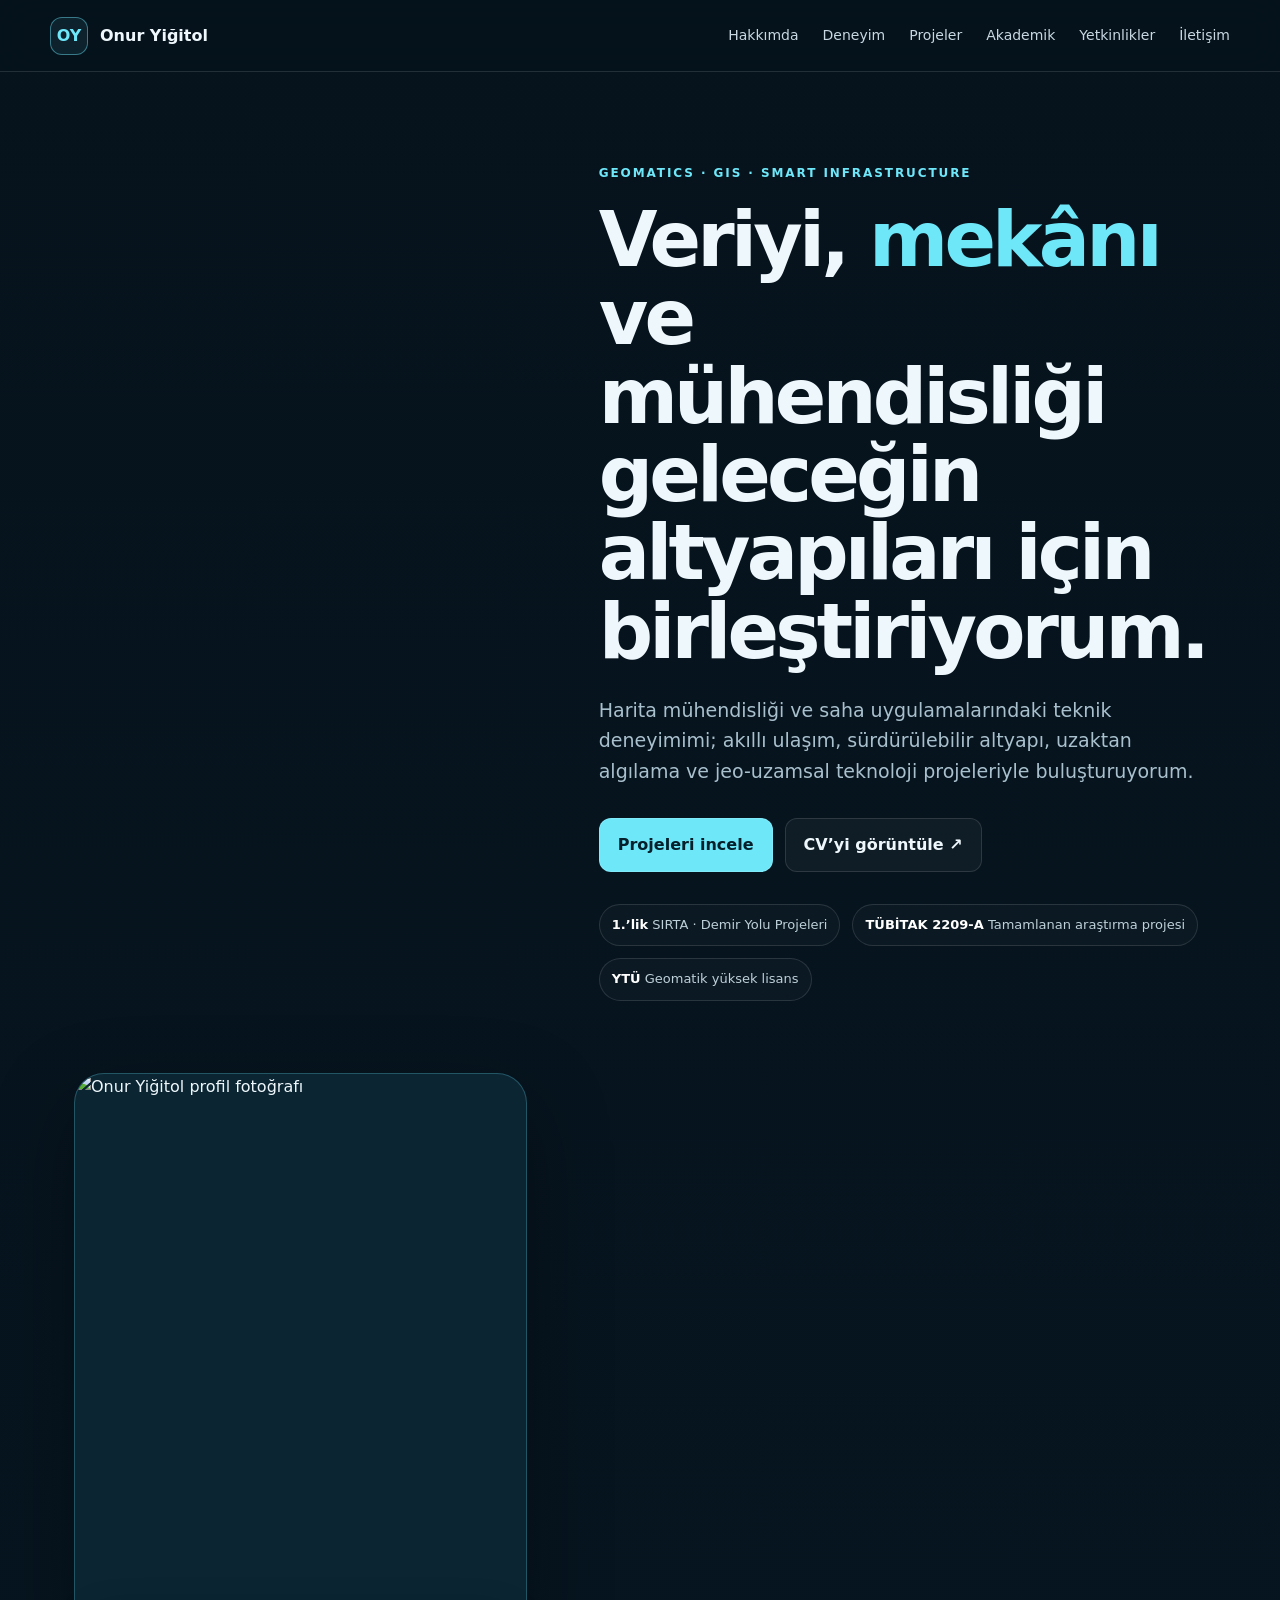
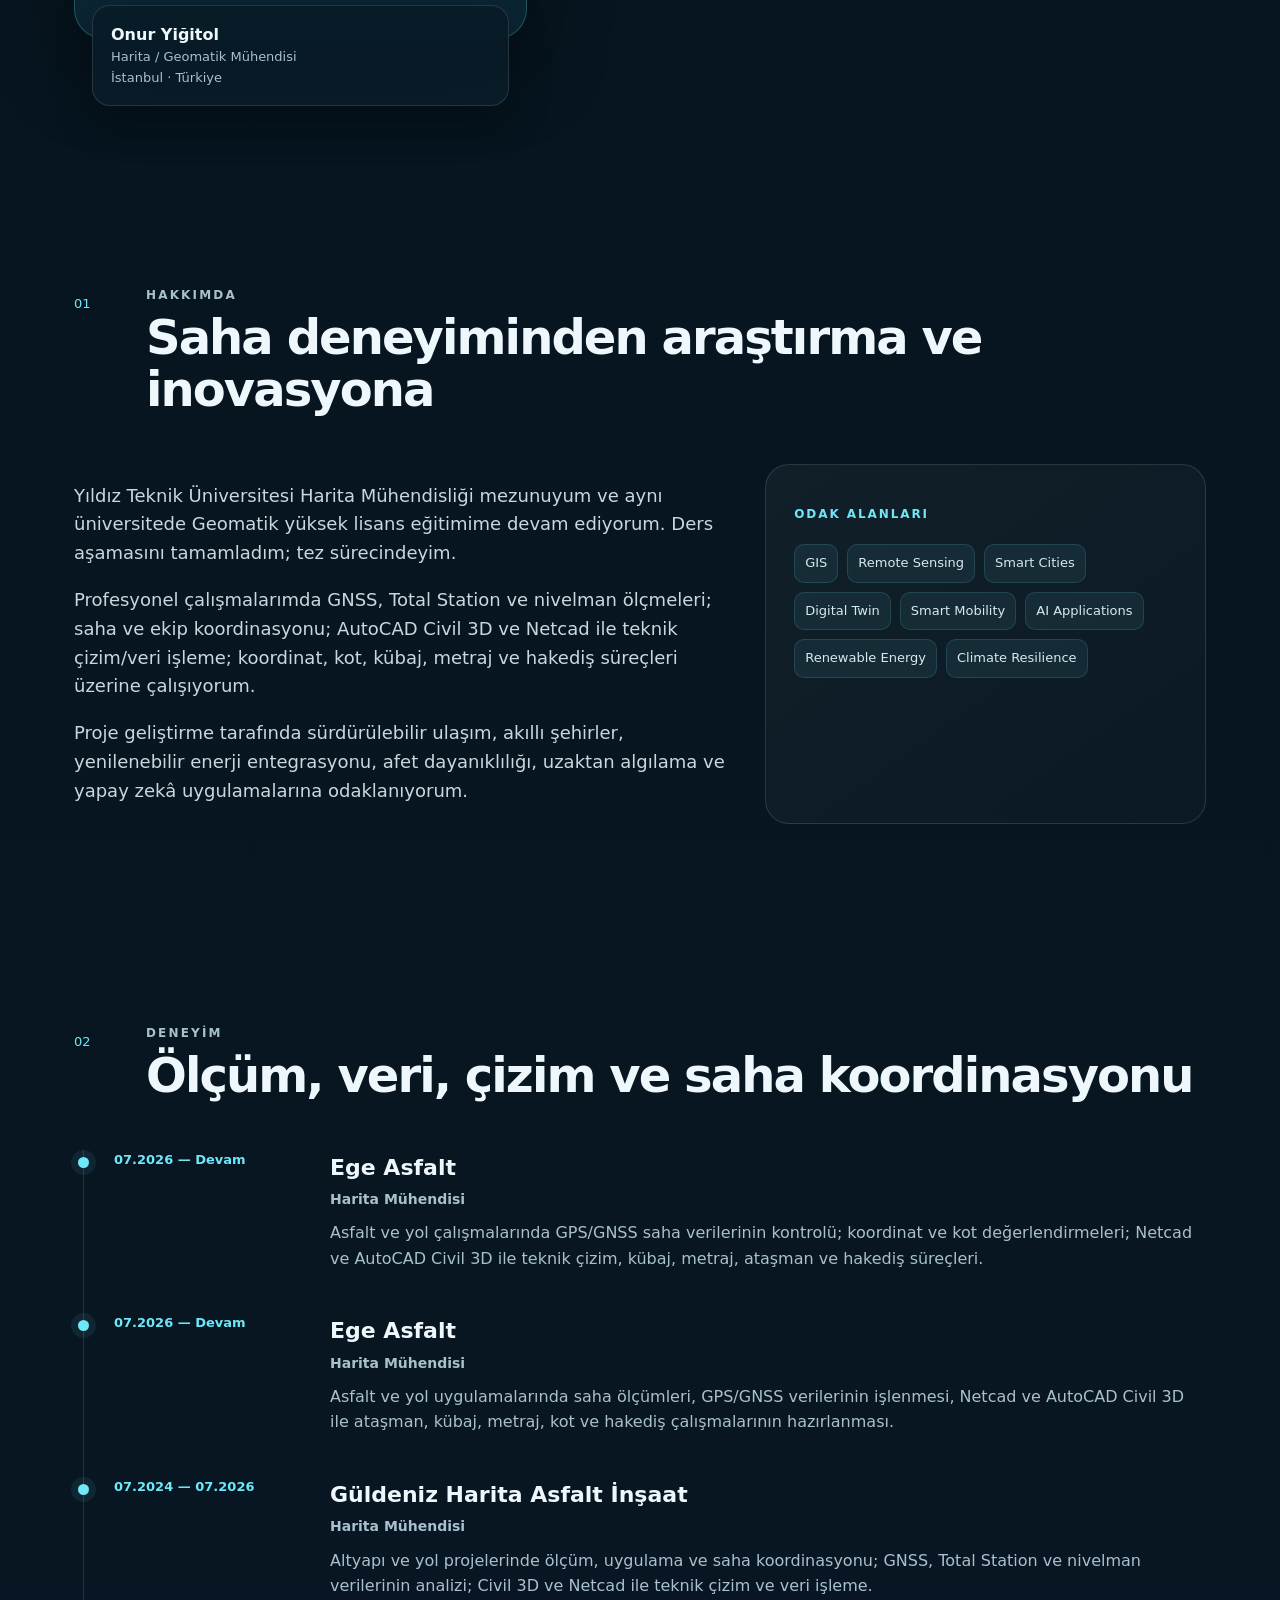
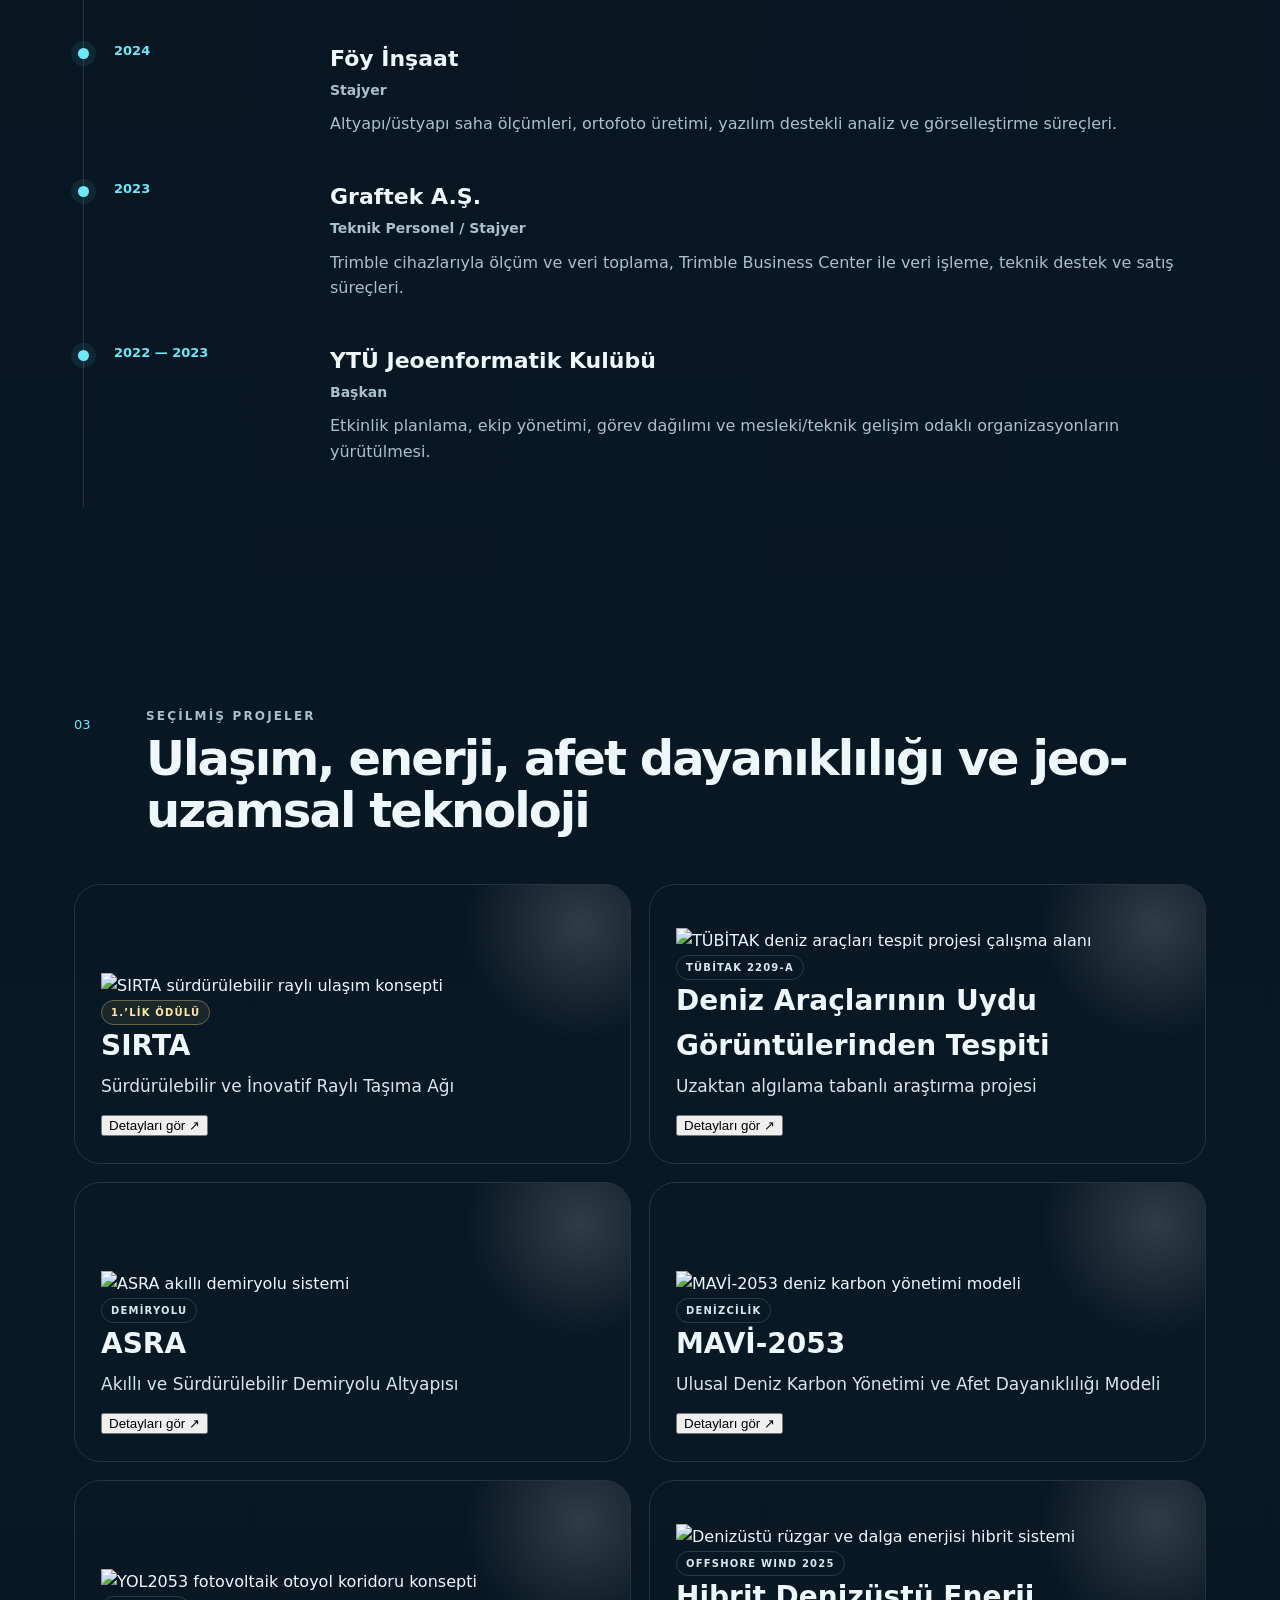
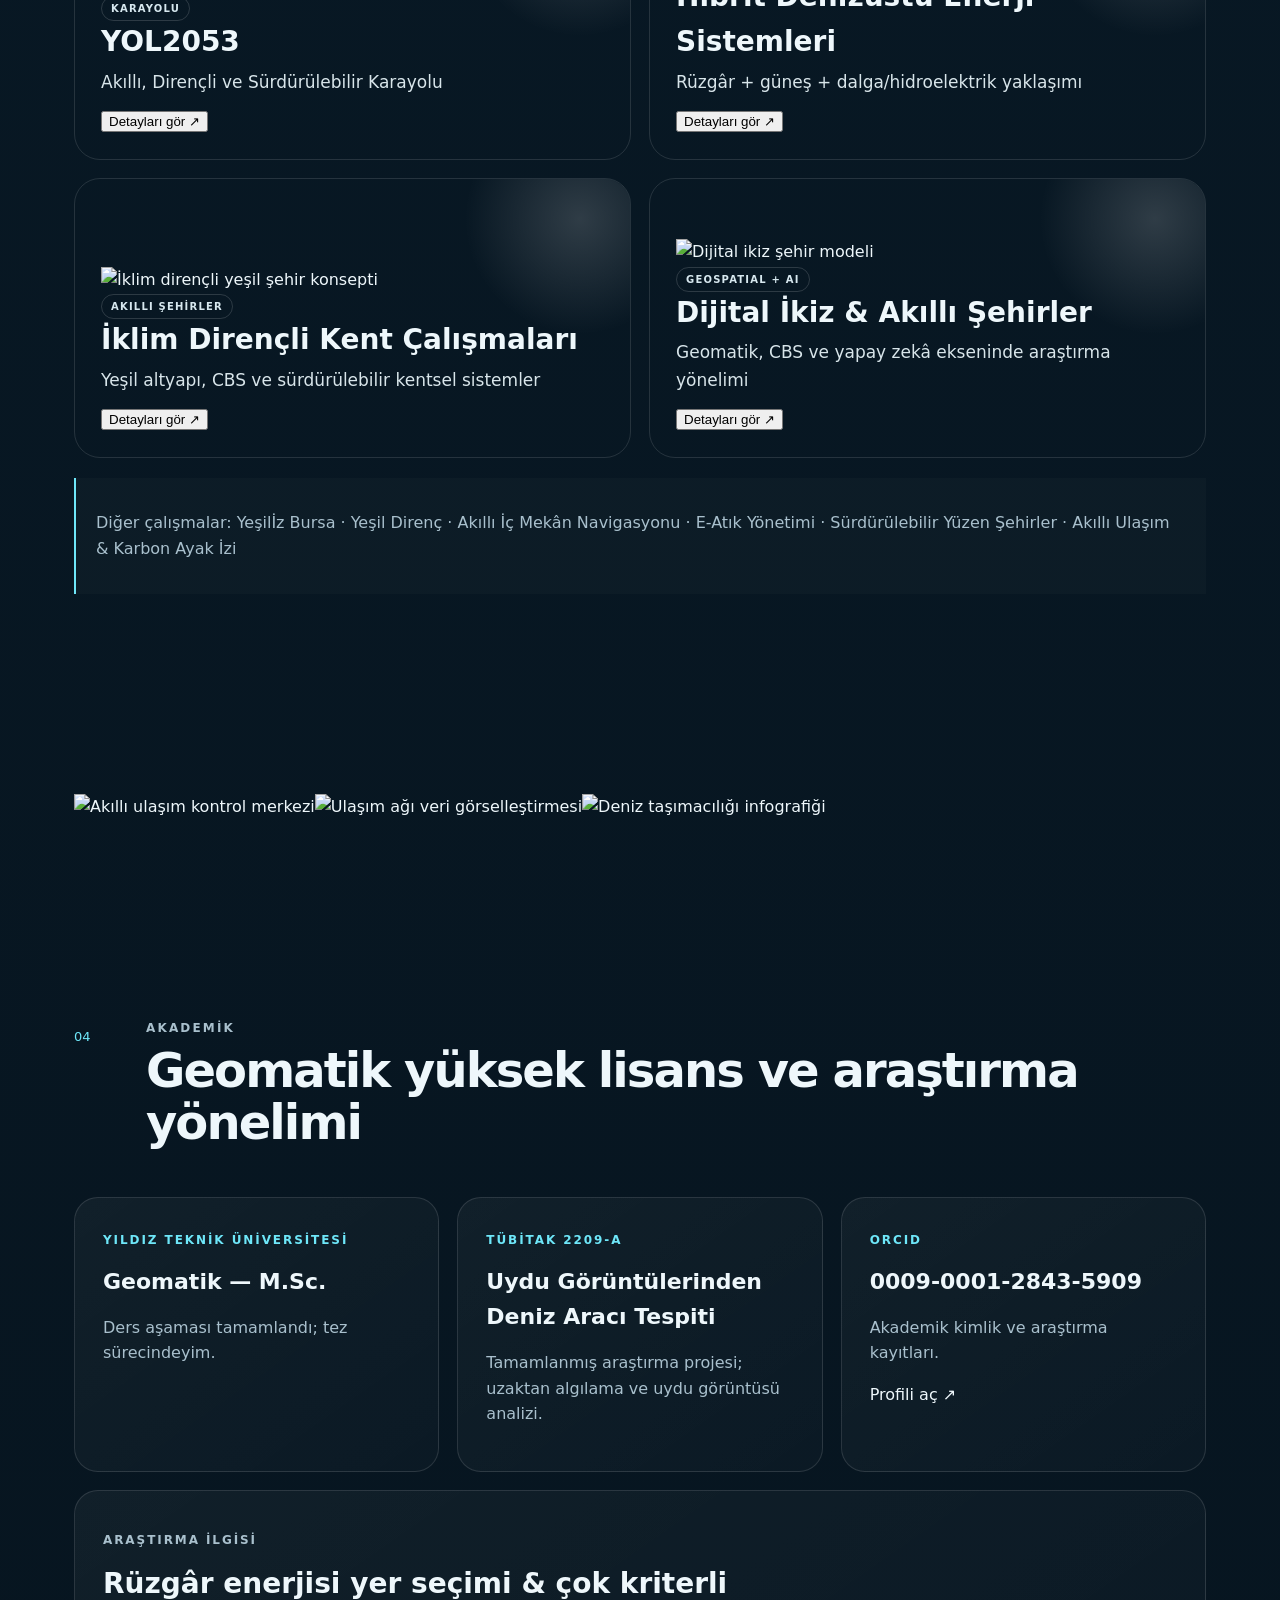
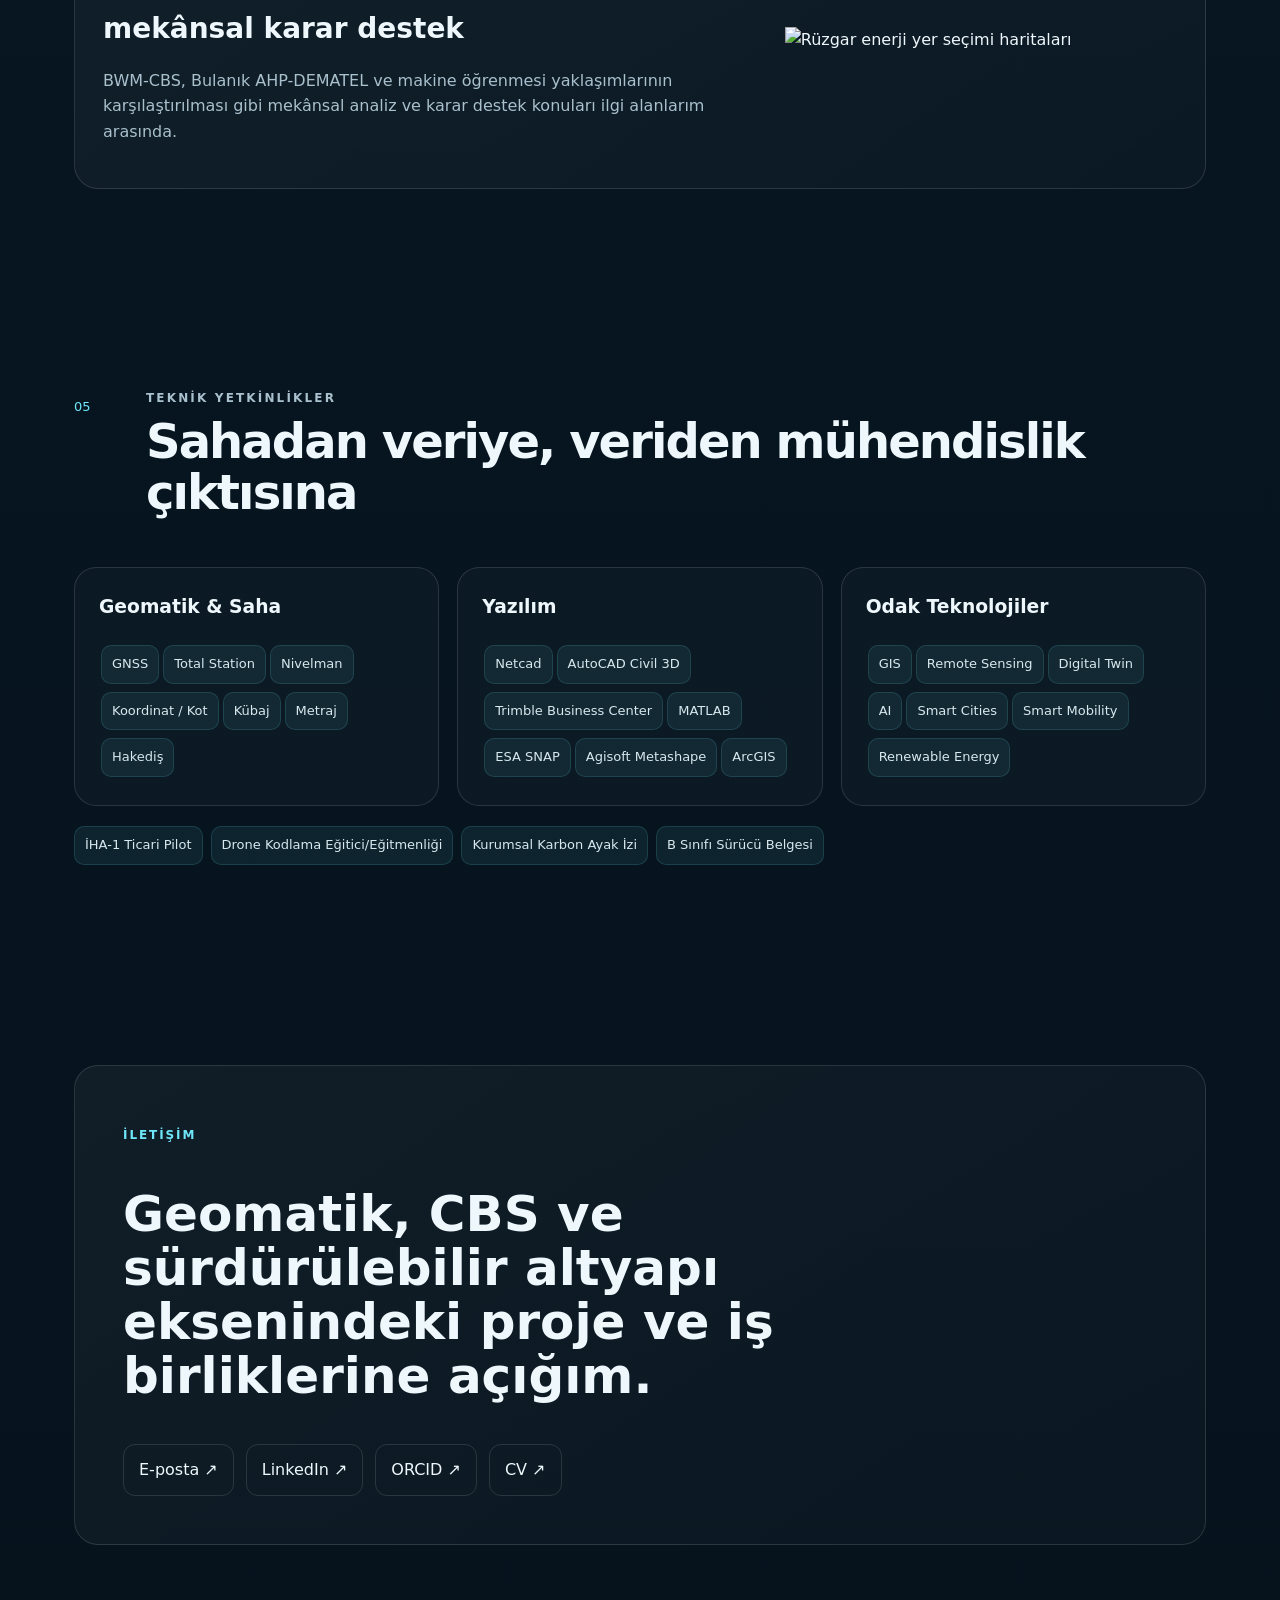
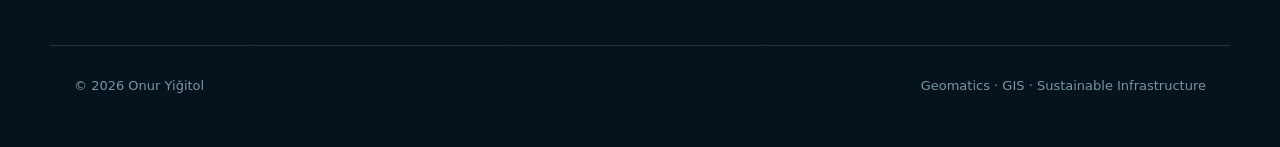
==== commit 8a15af06: "Use cached-busted profile photo" ====
--- a/index.html
+++ b/index.html
@@ -60,7 +60,7 @@
         </div>
       </div>
       <div class="portrait-wrap reveal">
-        <div class="portrait-frame"><picture><source srcset="assets/images/profile.webp?v=2" type="image/webp"><img src="assets/images/profile.jpg?v=2" alt="Onur Yiğitol profil fotoğrafı" /></picture></div>
+        <div class="portrait-frame"><img src="assets/images/profile.webp?v=3" alt="Onur Yiğitol profil fotoğrafı" /></div>
         <div class="profile-note"><strong>Onur Yiğitol</strong><span>Harita / Geomatik Mühendisi</span><span>İstanbul · Türkiye</span></div>
       </div>
     </section>
